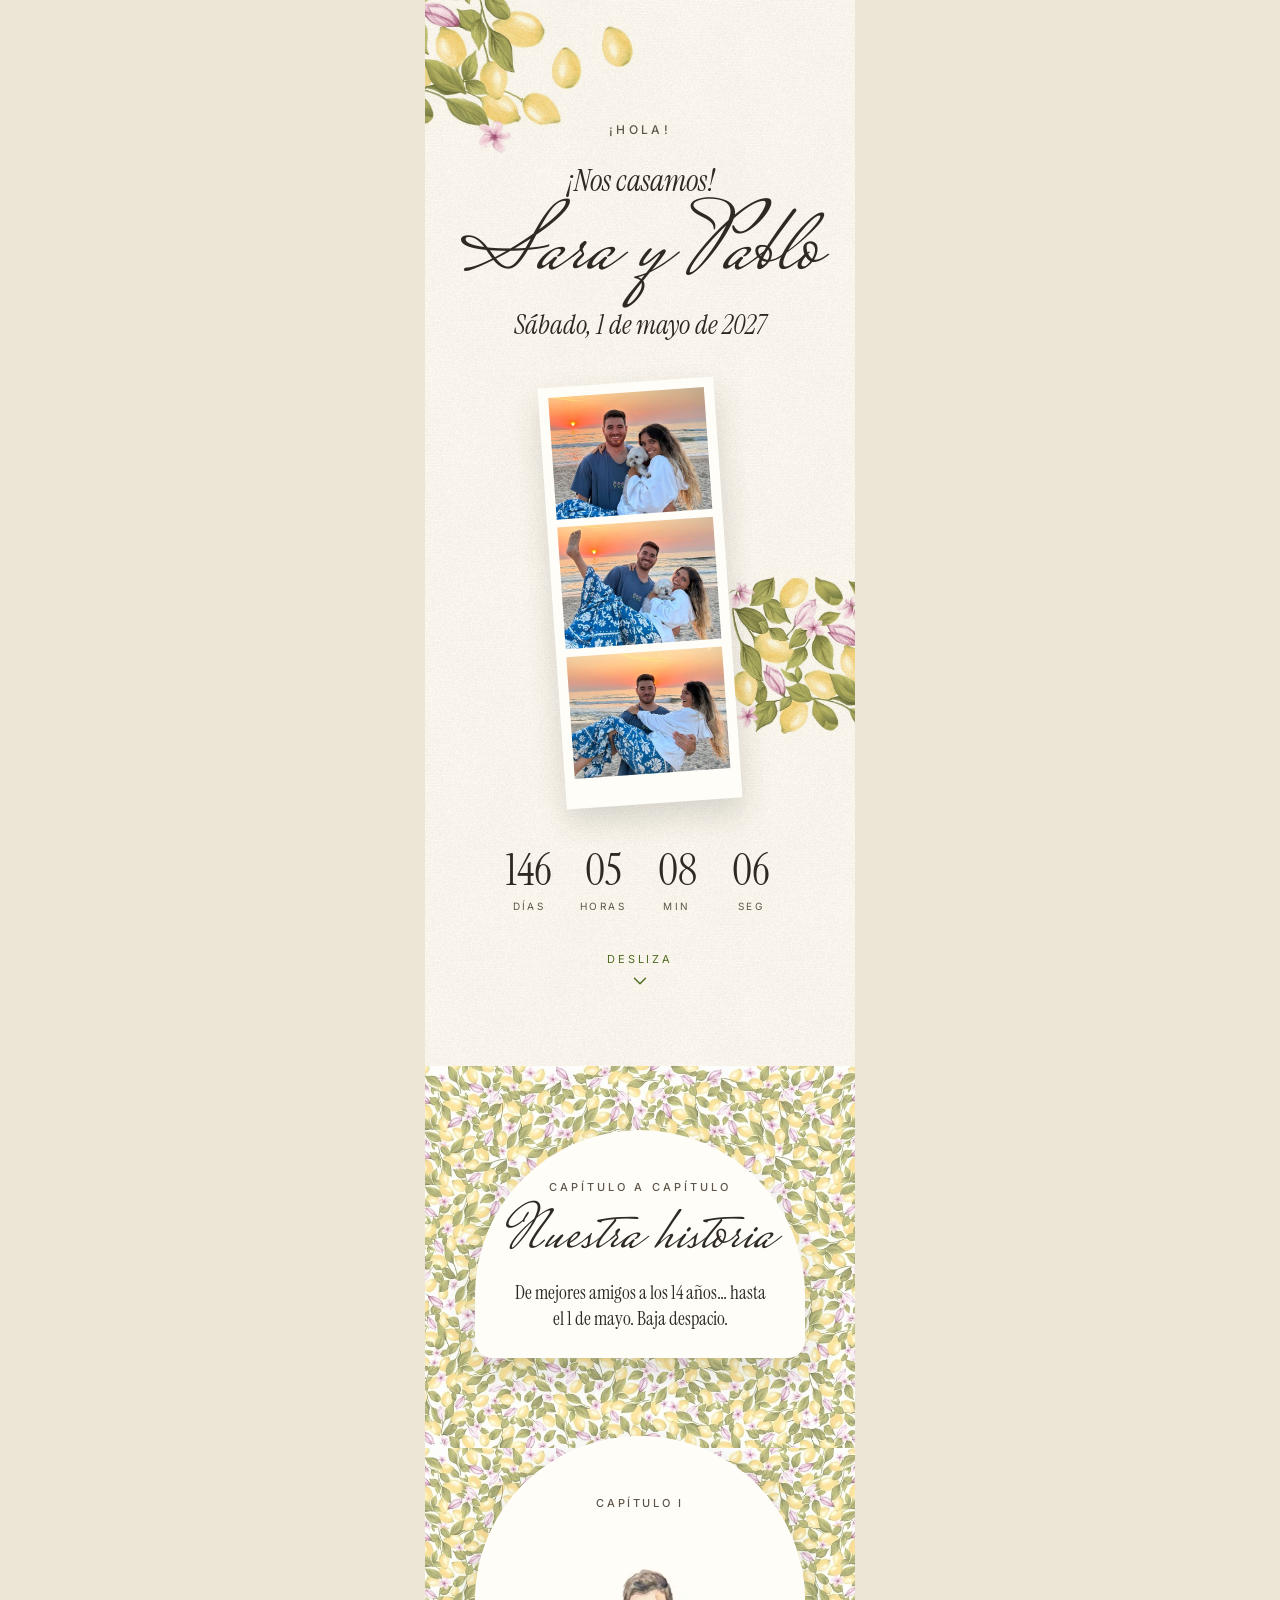
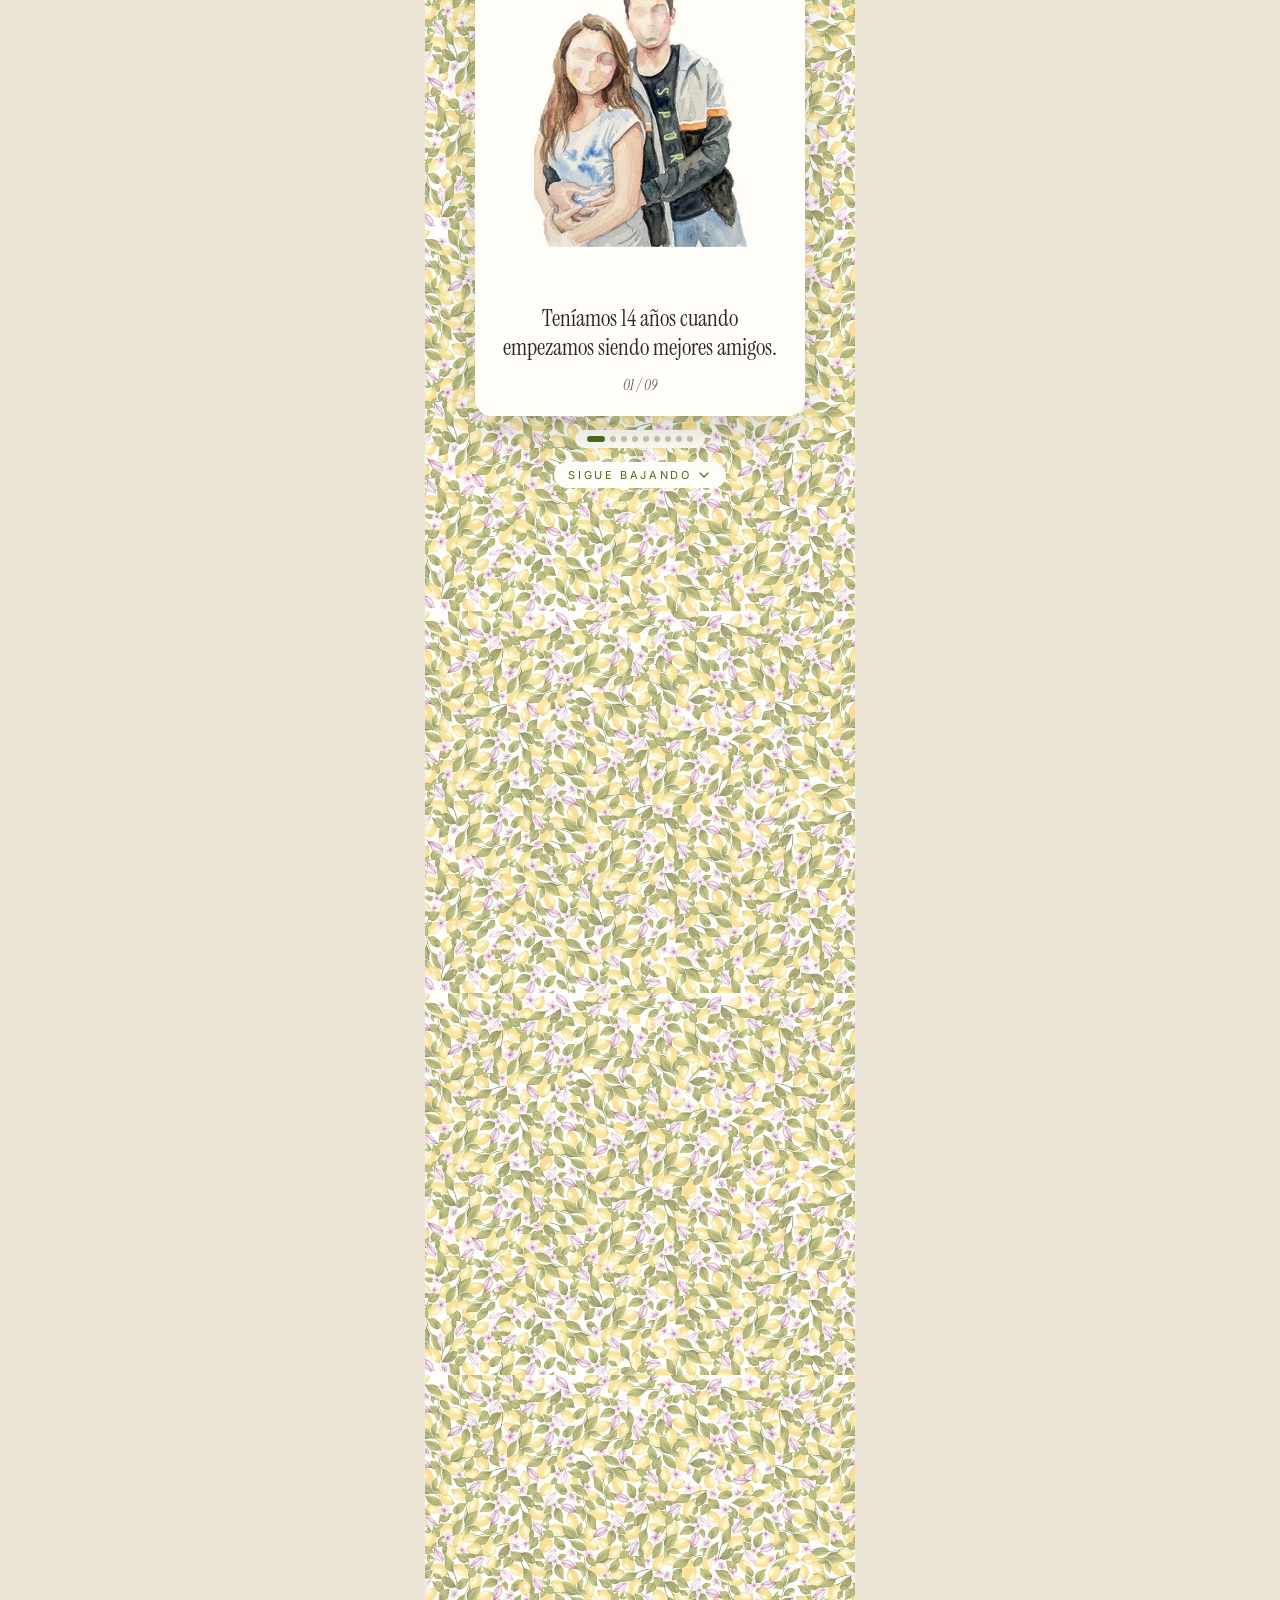
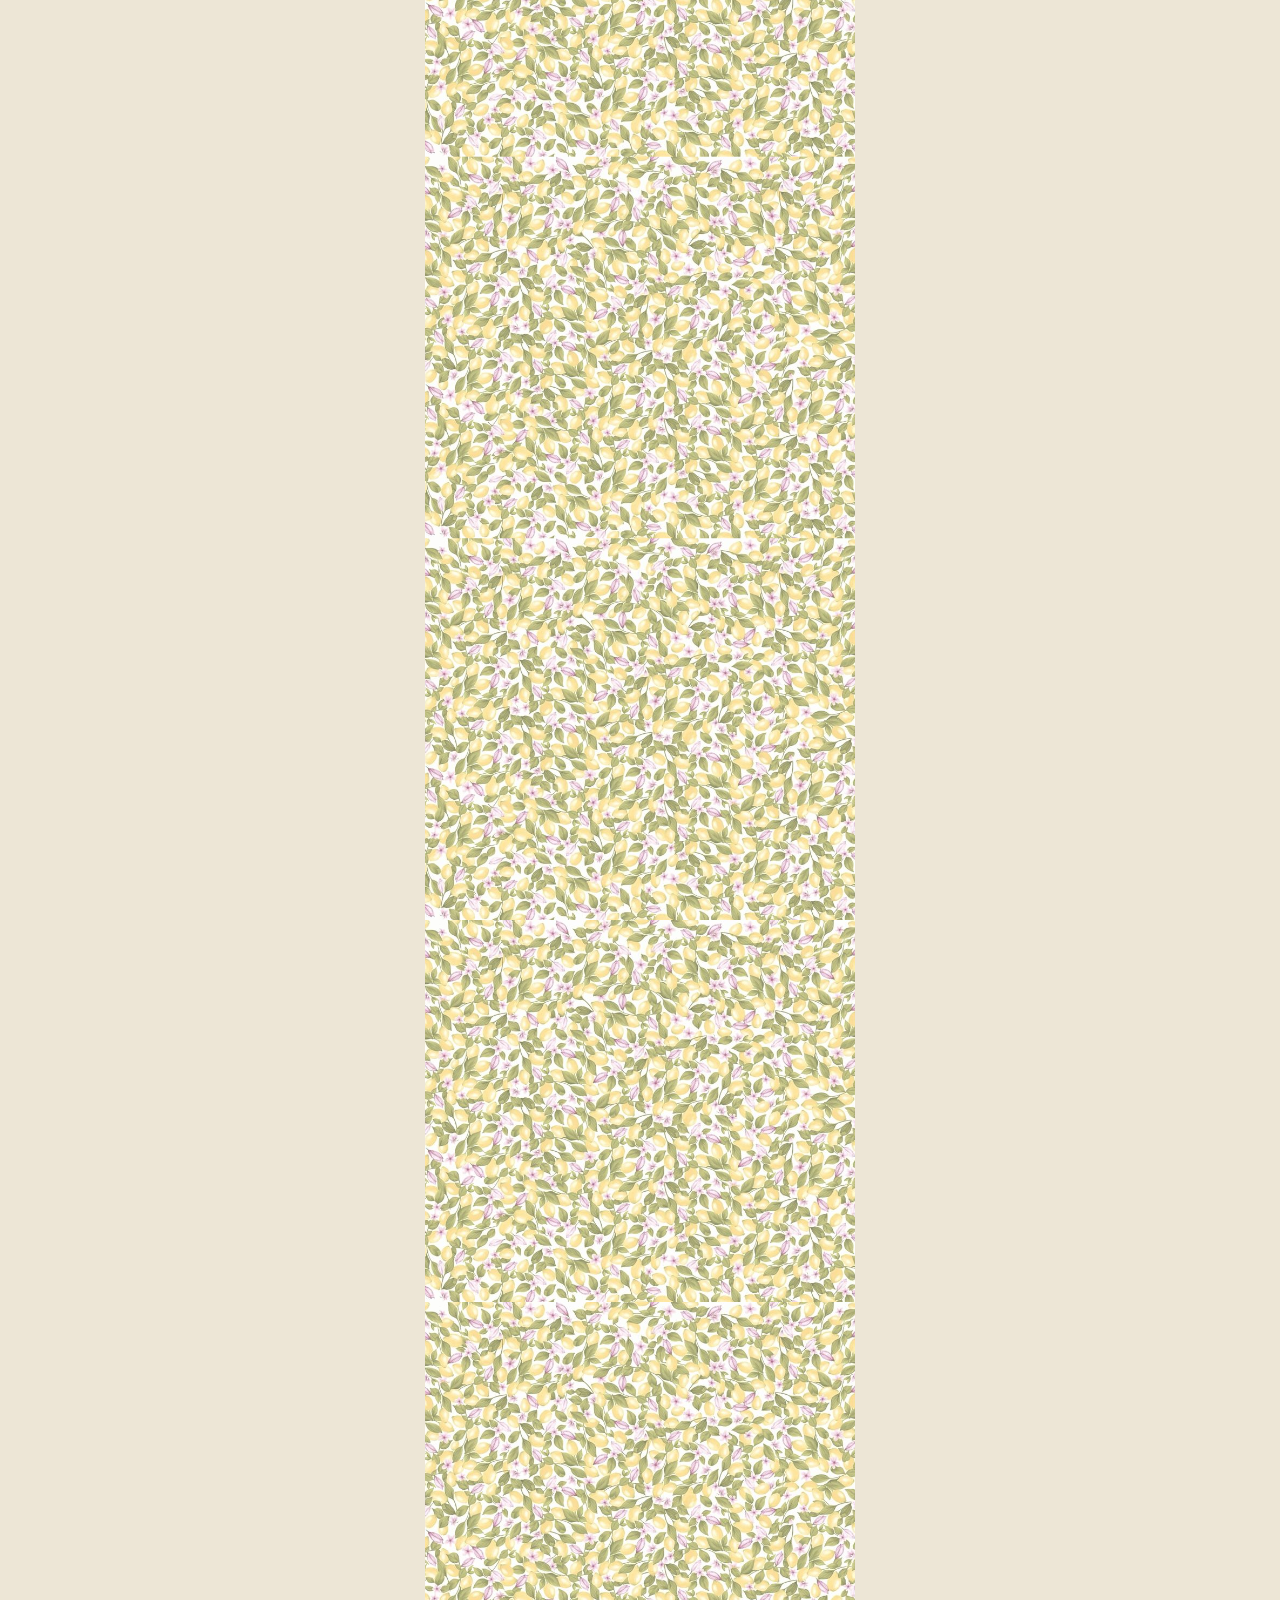
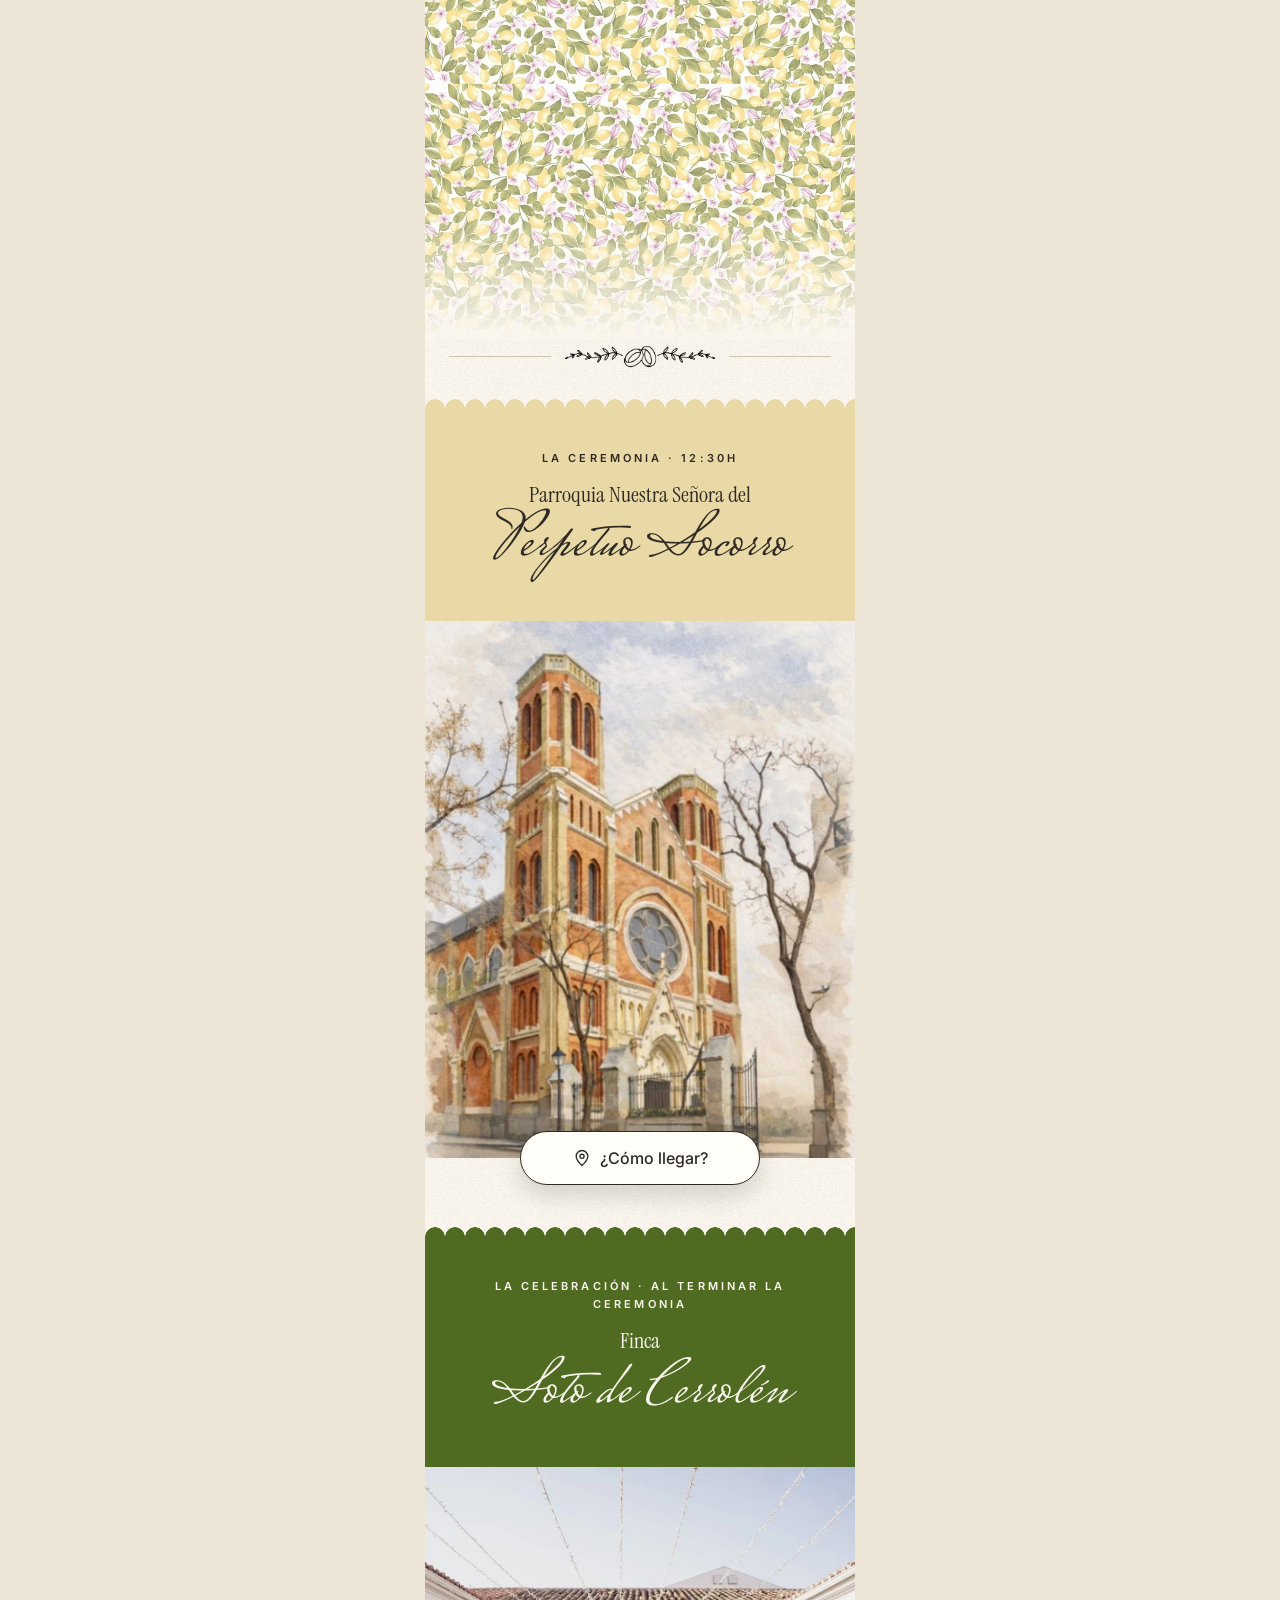
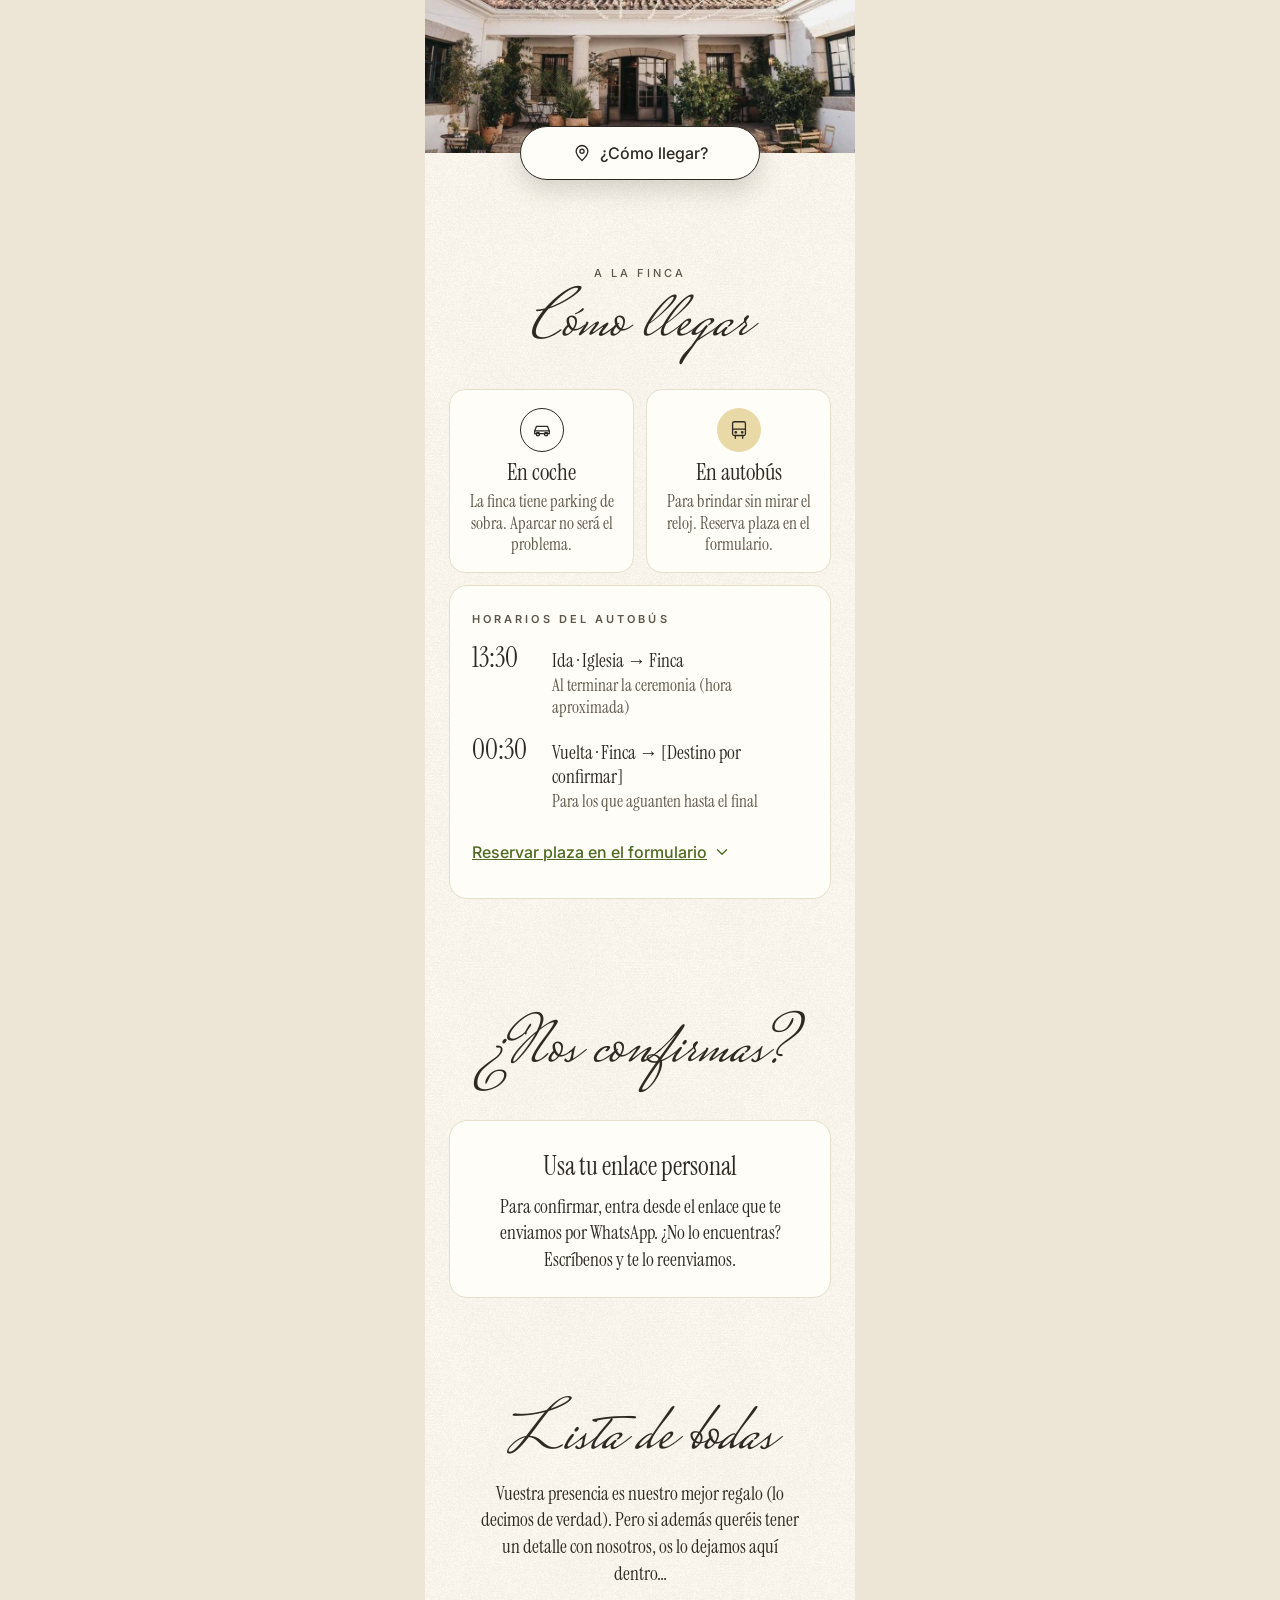
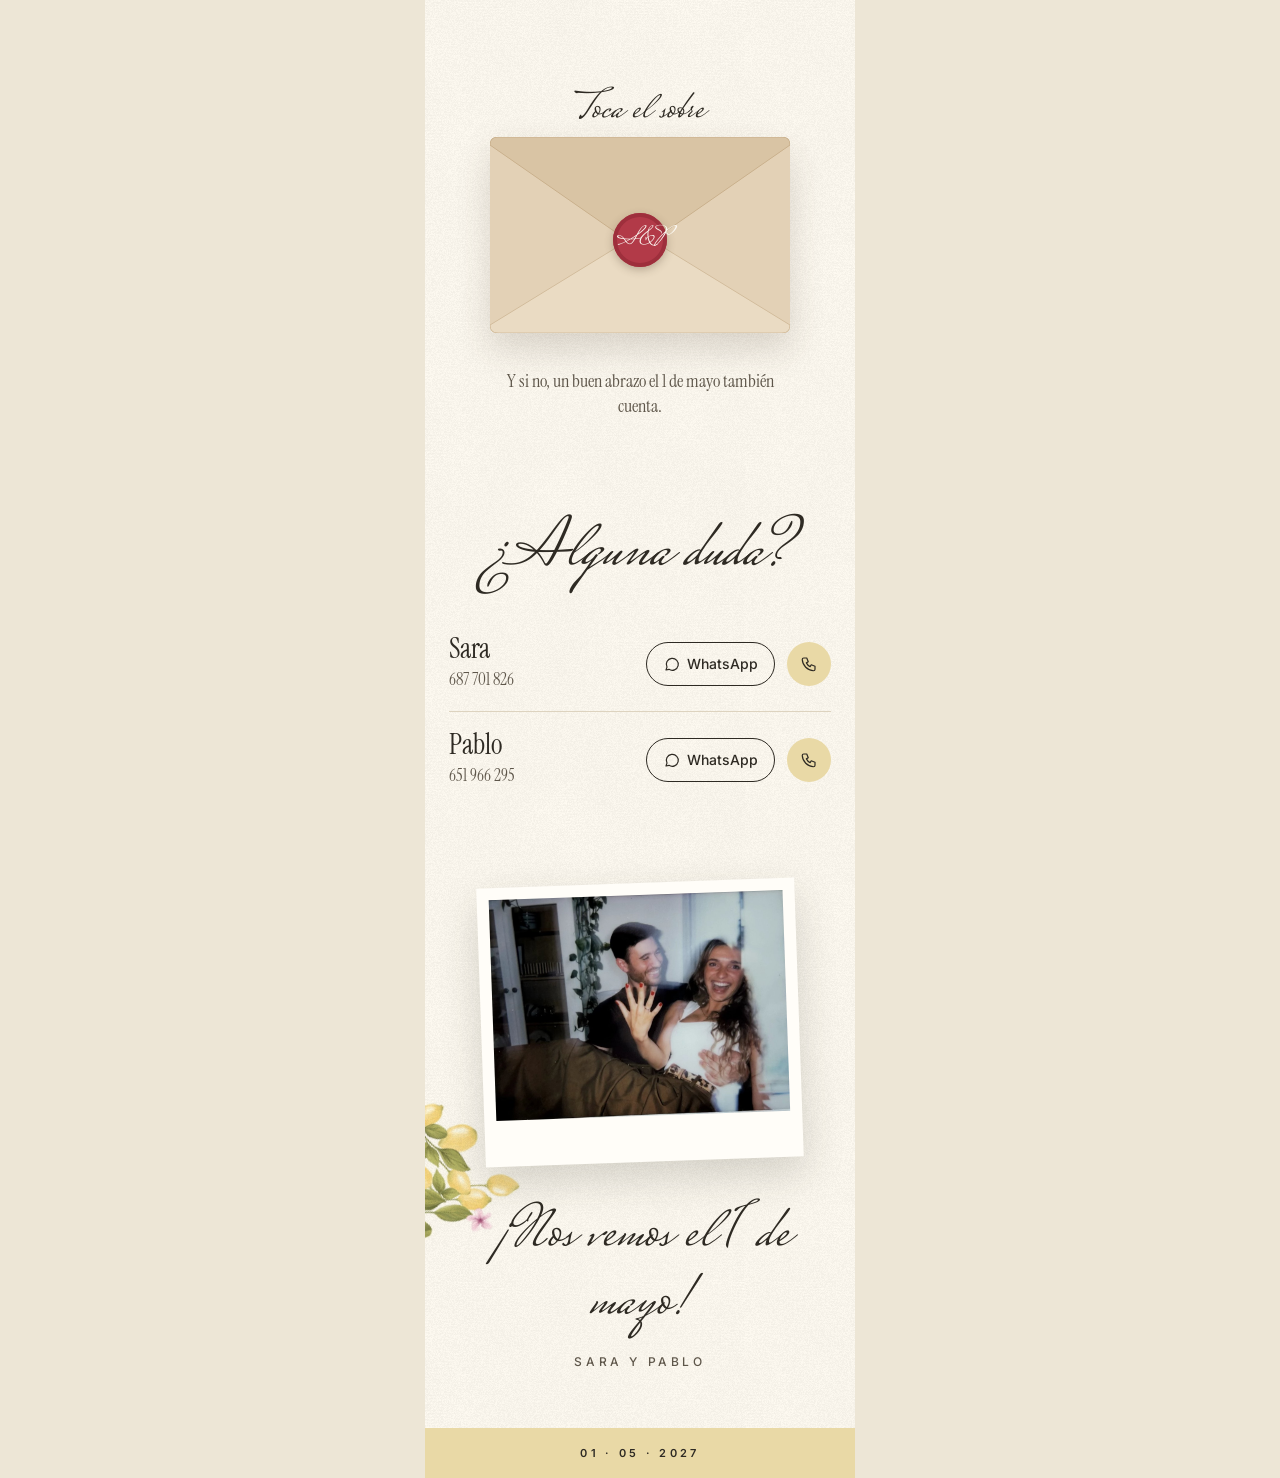
==== index.html @ 68f5e414 "Web de boda v1: diseño y primera versión estática - diseno/: lienzo de diseño y recursos gráficos - " ====
<!doctype html>
<html lang="es">
<head>
<meta charset="utf-8">
<meta name="viewport" content="width=device-width, initial-scale=1, viewport-fit=cover">
<title>Sara y Pablo · 1 de mayo de 2027</title>
<meta name="description" content="¡Nos casamos! Sábado, 1 de mayo de 2027.">
<meta name="robots" content="noindex, nofollow">
<meta name="theme-color" content="#FAF6EE">
<meta property="og:type" content="website">
<meta property="og:title" content="Sara y Pablo · ¡Nos casamos!">
<meta property="og:description" content="Sábado, 1 de mayo de 2027">
<meta property="og:url" content="https://vpablortiz.github.io/boda/">
<meta property="og:image" content="https://vpablortiz.github.io/boda/img/og.jpg">
<meta property="og:image:width" content="1200">
<meta property="og:image:height" content="630">
<link rel="icon" href="favicon.svg" type="image/svg+xml">
<link rel="preconnect" href="https://fonts.googleapis.com">
<link rel="preconnect" href="https://fonts.gstatic.com" crossorigin>
<link href="https://fonts.googleapis.com/css2?family=Inter:wght@400;500;600&amp;family=Instrument+Serif:ital@0;1&amp;family=Mrs+Saint+Delafield&amp;display=swap" rel="stylesheet">
<link rel="stylesheet" href="css/estilos.css">
<script>document.documentElement.classList.add('js');</script>
<script src="js/invitados.js" defer></script>
<script src="js/app.js" defer></script>
</head>
<body>
<main class="pagina">

<!-- PORTADA -->
<header class="portada">
<img class="rama rama-1" src="img/limones-rama-suave.jpg" alt="" width="1000" height="691">
<img class="rama rama-2" src="img/limones-rama-suave.jpg" alt="" width="1000" height="691">
<div class="portada-contenido">
<p class="etiqueta entra" id="saludo">¡Hola!</p>
<p class="nos-casamos entra" style="animation-delay: .2s">¡Nos casamos!</p>
<h1 class="nombres entra" style="animation-delay: .45s">Sara y Pablo</h1>
<p class="fecha entra" style="animation-delay: .7s">Sábado, 1 de mayo de 2027</p>

<div class="tira-envoltorio entra" style="animation-delay: 1s">
<div class="tira">
<img src="img/tira-1.jpg" alt="Pablo con Sara en brazos y su perro, al atardecer en la playa" width="480" height="375">
<img src="img/tira-2.jpg" alt="Sara riendo con la pierna en alto mientras Pablo la sostiene en la playa" width="480" height="375">
<img src="img/tira-3.jpg" alt="Pablo lleva a Sara en brazos frente al mar al atardecer" width="480" height="375">
</div>
</div>

<div class="cuenta entra" style="animation-delay: 1.3s" role="timer" aria-label="Cuenta atrás hasta la boda">
<div><strong id="cd-dias">–</strong><span>Días</span></div>
<div><strong id="cd-horas">–</strong><span>Horas</span></div>
<div><strong id="cd-min">–</strong><span>Min</span></div>
<div><strong id="cd-seg">–</strong><span>Seg</span></div>
</div>

<a class="desliza entra" href="#historia" style="animation-delay: 1.6s">
<span>Desliza</span>
<svg viewBox="0 0 24 24" width="22" height="22" fill="none" stroke="currentColor" stroke-width="1.6" stroke-linecap="round" stroke-linejoin="round" aria-hidden="true"><path d="M6 9l6 6 6-6"/></svg>
</a>
</div>
</header>

<!-- NUESTRA HISTORIA -->
<section id="historia" class="historia">
<div class="historia-cabecera revelar">
<p class="etiqueta">Capítulo a capítulo</p>
<h2 class="titulo">Nuestra historia</h2>
<p class="texto">De mejores amigos a los 14 años… hasta el 1 de mayo. Baja despacio.</p>
</div>

<div class="historia-pista" id="pista">
<div class="historia-escena" id="escena">
<div class="historia-tarjeta">
<article class="capitulo activo">
<p class="etiqueta">Capítulo I</p>
<div class="capitulo-imagen"><img src="img/historia-1.webp" alt="Ilustración de Sara y Pablo adolescentes, abrazados" width="213" height="278"></div>
<p class="capitulo-texto">Teníamos 14 años cuando empezamos siendo mejores amigos.</p>
</article>
<article class="capitulo" aria-hidden="true">
<p class="etiqueta">Capítulo II</p>
<div class="capitulo-imagen"><img src="img/historia-2.webp" alt="Ilustración de Sara y Pablo sentados juntos" width="276" height="292" loading="lazy"></div>
<p class="capitulo-texto">Lo que más nos gustaba es lo mucho que nos reíamos juntos. Comenzamos a salir en 2014.</p>
</article>
<article class="capitulo" aria-hidden="true">
<p class="etiqueta">Capítulo III</p>
<div class="capitulo-imagen"><img src="img/historia-3.webp" alt="Ilustración de Sara y Pablo con las becas de graduación" width="209" height="210" loading="lazy"></div>
<p class="capitulo-texto">Nos graduamos en 2017.</p>
</article>
<article class="capitulo" aria-hidden="true">
<p class="etiqueta">Capítulo IV · Luxemburgo, 2021</p>
<div class="capitulo-imagen"><img src="img/historia-4.webp" alt="Ilustración de Sara y Pablo en un mirador de Luxemburgo" width="296" height="364" loading="lazy"></div>
<p class="capitulo-texto">Aprendimos a crecer juntos.</p>
</article>
<article class="capitulo" aria-hidden="true">
<p class="etiqueta">Capítulo V</p>
<div class="capitulo-imagen"><img src="img/historia-5.webp" alt="Ilustración de Sara y Pablo abrazados, vestidos de negro" width="145" height="326" loading="lazy"></div>
<p class="capitulo-texto">Incluso a distancia.</p>
</article>
<article class="capitulo" aria-hidden="true">
<p class="etiqueta">Capítulo VI</p>
<div class="capitulo-imagen"><img src="img/historia-6.webp" alt="Ilustración de Sara y Pablo besándose ante una bahía de Tailandia" width="259" height="350" loading="lazy"></div>
<p class="capitulo-texto">Disfrutamos de una luna de miel anticipada: Tailandia, 2023.</p>
</article>
<article class="capitulo" aria-hidden="true">
<p class="etiqueta">Capítulo VII</p>
<div class="capitulo-imagen"><img src="img/historia-7.webp" alt="Ilustración de Pablo llevando a Sara en brazos con las llaves de su piso" width="228" height="299" loading="lazy"></div>
<p class="capitulo-texto">Pero aún queríamos más… y construimos un hogar en 2025.</p>
</article>
<article class="capitulo" aria-hidden="true">
<p class="etiqueta">Capítulo VIII</p>
<div class="capitulo-imagen"><img src="img/historia-8.webp" alt="Ilustración de Sara enseñando el anillo de compromiso" width="300" height="278" loading="lazy"></div>
<p class="capitulo-texto">Hasta que un 04/04/2026 nos prometimos.</p>
</article>
<article class="capitulo" aria-hidden="true">
<p class="etiqueta">Capítulo IX</p>
<div class="capitulo-final">
<p class="pregunta">¿Nos acompañas a seguir construyendo nuestra historia?</p>
<p class="dia">01.05.2027</p>
<img src="img/ornamento.webp" alt="" width="800" height="115" loading="lazy">
</div>
</article>
<p class="historia-folio" id="folio" aria-live="polite">01 / 09</p>
</div>
<div class="historia-puntos" id="puntos" aria-hidden="true"><span class="activo"></span><span></span><span></span><span></span><span></span><span></span><span></span><span></span><span></span></div>
<p class="historia-sigue" id="sigue">Sigue bajando
<svg viewBox="0 0 24 24" width="16" height="16" fill="none" stroke="currentColor" stroke-width="1.8" stroke-linecap="round" stroke-linejoin="round" aria-hidden="true"><path d="M6 9l6 6 6-6"/></svg>
</p>
</div>
</div>
<div class="historia-fundido" aria-hidden="true"></div>
</section>

<div class="separador" aria-hidden="true">
<span></span>
<img src="img/ornamento.webp" alt="" width="800" height="115" loading="lazy">
<span></span>
</div>

<!-- LUGARES -->
<section id="lugares">
<div class="festoneado arena" aria-hidden="true"></div>
<div class="franja franja-arena">
<p class="etiqueta">La ceremonia · 12:30h</p>
<p class="franja-sub">Parroquia Nuestra Señora del</p>
<h2 class="franja-nombre">Perpetuo Socorro</h2>
</div>
<img class="lugar-foto iglesia" src="img/iglesia.jpg" alt="Acuarela de la Parroquia Nuestra Señora del Perpetuo Socorro" width="900" height="1401" loading="lazy">
<div class="lugar-boton">
<a class="boton-mapa" href="https://maps.app.goo.gl/ZWN3kLW7sv4EnMad8" target="_blank" rel="noopener">
<svg viewBox="0 0 24 24" width="20" height="20" fill="none" stroke="currentColor" stroke-width="1.6" stroke-linecap="round" stroke-linejoin="round" aria-hidden="true"><path d="M12 21s-7-6.2-7-11a7 7 0 0 1 14 0c0 4.8-7 11-7 11z"/><circle cx="12" cy="10" r="2.5"/></svg>
¿Cómo llegar?
</a>
</div>

<div class="festoneado hoja" aria-hidden="true"></div>
<div class="franja franja-hoja">
<p class="etiqueta">La celebración · al terminar la ceremonia</p>
<p class="franja-sub">Finca</p>
<h2 class="franja-nombre">Soto de Cerrolén</h2>
</div>
<img class="lugar-foto finca" src="img/finca.jpg" alt="Patio de la Finca Soto de Cerrolén con guirnaldas de luces" width="960" height="640" loading="lazy">
<div class="lugar-boton ultimo">
<a class="boton-mapa" href="https://maps.app.goo.gl/d9Y1f8rnAeVWyaxW9" target="_blank" rel="noopener">
<svg viewBox="0 0 24 24" width="20" height="20" fill="none" stroke="currentColor" stroke-width="1.6" stroke-linecap="round" stroke-linejoin="round" aria-hidden="true"><path d="M12 21s-7-6.2-7-11a7 7 0 0 1 14 0c0 4.8-7 11-7 11z"/><circle cx="12" cy="10" r="2.5"/></svg>
¿Cómo llegar?
</a>
</div>
</section>

<!-- CÓMO LLEGAR -->
<section id="como-llegar" class="seccion">
<div class="cabecera revelar">
<p class="etiqueta">A la finca</p>
<h2 class="titulo">Cómo llegar</h2>
</div>

<div class="transporte">
<div class="transporte-item revelar">
<span class="icono-redondo">
<svg viewBox="0 0 24 24" width="22" height="22" fill="none" stroke="currentColor" stroke-width="1.4" stroke-linecap="round" stroke-linejoin="round" aria-hidden="true"><path d="M4 16v-3l2-5h12l2 5v3z"/><path d="M4 13h16"/><circle cx="7.5" cy="16.5" r="1.8"/><circle cx="16.5" cy="16.5" r="1.8"/></svg>
</span>
<h3>En coche</h3>
<p>La finca tiene parking de sobra. Aparcar no será el problema.</p>
</div>
<div class="transporte-item revelar">
<span class="icono-redondo relleno">
<svg viewBox="0 0 24 24" width="22" height="22" fill="none" stroke="currentColor" stroke-width="1.4" stroke-linecap="round" stroke-linejoin="round" aria-hidden="true"><rect x="5" y="3" width="14" height="15" rx="2"/><path d="M5 11h14M8 21v-3M16 21v-3"/><circle cx="8.5" cy="14.5" r=".8"/><circle cx="15.5" cy="14.5" r=".8"/></svg>
</span>
<h3>En autobús</h3>
<p>Para brindar sin mirar el reloj. Reserva plaza en el formulario.</p>
</div>
</div>

<div class="horarios revelar">
<p class="etiqueta">Horarios del autobús</p>
<div class="horario">
<strong>13:30</strong>
<div>
<p>Ida · Iglesia → Finca</p>
<p class="nota">Al terminar la ceremonia (hora aproximada)</p>
</div>
</div>
<div class="horario">
<strong>00:30</strong>
<div>
<p>Vuelta · Finca → [Destino por confirmar]</p>
<p class="nota">Para los que aguanten hasta el final</p>
</div>
</div>
<a class="enlace-flecha" href="#confirmar">Reservar plaza en el formulario
<svg viewBox="0 0 24 24" width="18" height="18" fill="none" stroke="currentColor" stroke-width="1.8" stroke-linecap="round" stroke-linejoin="round" aria-hidden="true"><path d="M6 9l6 6 6-6"/></svg>
</a>
</div>
</section>

<!-- CONFIRMACIÓN -->
<section id="confirmar" class="seccion confirmar">
<div class="cabecera revelar">
<h2 class="titulo" id="titulo-confirmar">¿Nos confirmas?</h2>
</div>

<div class="aviso" id="aviso-enlace" hidden>
<h3>Usa tu enlace personal</h3>
<p>Para confirmar, entra desde el enlace que te enviamos por WhatsApp. ¿No lo encuentras? Escríbenos y te lo reenviamos.</p>
</div>

<div class="formulario" id="formulario" hidden>
<p class="etiqueta formulario-para">Invitación para</p>
<p class="formulario-nombre" id="formulario-nombre"></p>
<div id="personas"></div>
<div class="campo cancion">
<label class="etiqueta" for="cancion">Una canción que no puede faltar</label>
<input class="entrada" id="cancion" type="text" placeholder="La que te hace saltar a la pista" autocomplete="off">
</div>
<button class="boton-enviar" id="enviar" type="button" disabled>Confirmar asistencia</button>
<p class="falta" id="falta" hidden></p>
</div>

<div class="exito" id="exito" hidden>
<div class="exito-icono" id="exito-icono">
<span class="check">
<svg viewBox="0 0 24 24" width="32" height="32" fill="none" stroke="currentColor" stroke-width="2" stroke-linecap="round" stroke-linejoin="round" aria-hidden="true"><path d="M5 12.5l4.5 4.5L19 7.5"/></svg>
</span>
</div>
<p class="exito-titulo">¡Apuntado!</p>
<p class="exito-texto" id="exito-texto"></p>
<p class="exito-nota">Si cambia algo, puedes modificar la respuesta desde este mismo enlace.</p>
<button class="boton-secundario" id="modificar" type="button">Modificar respuesta</button>
</div>
</section>

<!-- LISTA DE BODAS -->
<section id="regalo" class="seccion regalo">
<div class="cabecera revelar">
<h2 class="titulo">Lista de bodas</h2>
<p class="texto">Vuestra presencia es nuestro mejor regalo (lo decimos de verdad). Pero si además queréis tener un detalle con nosotros, os lo dejamos aquí dentro…</p>
</div>

<div class="sobre-zona">
<p class="toca-sobre" id="toca-sobre">Toca el sobre</p>
<div class="sobre" id="sobre">
<span class="sobre-fondo" aria-hidden="true"></span>
<div class="sobre-carta">
<p class="etiqueta">Nuestra cuenta</p>
<p class="iban" id="iban">[IBAN pendiente]</p>
<p class="titulares">Titulares: Sara y Pablo</p>
<button class="boton-copiar" id="copiar-iban" type="button" hidden>
<svg viewBox="0 0 24 24" width="16" height="16" fill="none" stroke="currentColor" stroke-width="1.8" stroke-linecap="round" stroke-linejoin="round" aria-hidden="true"><rect x="9" y="9" width="11" height="11" rx="2"/><path d="M5 15V5a1 1 0 0 1 1-1h9"/></svg>
<span id="copiar-texto">Copiar IBAN</span>
</button>
</div>
<svg class="sobre-bolsillo" viewBox="0 0 300 196" preserveAspectRatio="none" aria-hidden="true">
<path d="M0 8 Q0 0 8 0 L150 104 L8 196 Q0 196 0 188 Z" fill="#E3D1B6"/>
<path d="M300 8 Q300 0 292 0 L150 104 L292 196 Q300 196 300 188 Z" fill="#E3D1B6"/>
<path d="M0 188 L150 96 L300 188 Q300 196 292 196 H8 Q0 196 0 188 Z" fill="#EADBC3" stroke="#D2BC9C" stroke-width="1"/>
</svg>
<div class="sobre-solapa">
<svg viewBox="0 0 300 112" preserveAspectRatio="none" aria-hidden="true">
<path d="M0 8 Q0 0 8 0 H292 Q300 0 300 8 L156 108 Q150 112 144 108 Z" fill="#D9C4A4" stroke="#C9B08C" stroke-width="1"/>
</svg>
<span class="sello" aria-hidden="true">S&amp;P</span>
</div>
<button class="sobre-abrir" id="abrir-sobre" type="button" aria-label="Abrir el sobre"></button>
</div>
</div>
<p class="texto regalo-nota revelar">Y si no, un buen abrazo el 1 de mayo también cuenta.</p>
</section>

<!-- CONTACTO -->
<section id="contacto" class="seccion contacto-seccion">
<div class="cabecera revelar">
<h2 class="titulo">¿Alguna duda?</h2>
</div>
<div class="contacto-lista">
<div class="contacto revelar">
<div>
<h3>Sara</h3>
<p>687 701 826</p>
</div>
<a class="boton-wa" href="https://wa.me/34687701826" target="_blank" rel="noopener">
<svg viewBox="0 0 24 24" width="18" height="18" fill="none" stroke="currentColor" stroke-width="1.6" stroke-linecap="round" stroke-linejoin="round" aria-hidden="true"><path d="M4 20l1.3-3.9A8 8 0 1 1 8 19.1L4 20z"/></svg>
WhatsApp
</a>
<a class="boton-tel" href="tel:+34687701826" aria-label="Llamar a Sara">
<svg viewBox="0 0 24 24" width="18" height="18" fill="none" stroke="currentColor" stroke-width="1.6" stroke-linecap="round" stroke-linejoin="round" aria-hidden="true"><path d="M5 4h4l2 5-2.5 1.5a11 11 0 0 0 5 5L15 13l5 2v4a2 2 0 0 1-2 2A16 16 0 0 1 3 6a2 2 0 0 1 2-2"/></svg>
</a>
</div>
<div class="contacto revelar">
<div>
<h3>Pablo</h3>
<p>651 966 295</p>
</div>
<a class="boton-wa" href="https://wa.me/34651966295" target="_blank" rel="noopener">
<svg viewBox="0 0 24 24" width="18" height="18" fill="none" stroke="currentColor" stroke-width="1.6" stroke-linecap="round" stroke-linejoin="round" aria-hidden="true"><path d="M4 20l1.3-3.9A8 8 0 1 1 8 19.1L4 20z"/></svg>
WhatsApp
</a>
<a class="boton-tel" href="tel:+34651966295" aria-label="Llamar a Pablo">
<svg viewBox="0 0 24 24" width="18" height="18" fill="none" stroke="currentColor" stroke-width="1.6" stroke-linecap="round" stroke-linejoin="round" aria-hidden="true"><path d="M5 4h4l2 5-2.5 1.5a11 11 0 0 0 5 5L15 13l5 2v4a2 2 0 0 1-2 2A16 16 0 0 1 3 6a2 2 0 0 1 2-2"/></svg>
</a>
</div>
</div>
</section>

<!-- CIERRE -->
<footer class="cierre">
<img class="rama" src="img/limones-rama-suave.jpg" alt="" width="1000" height="691" loading="lazy">
<div class="polaroid-envoltorio revelar">
<div class="polaroid">
<img src="img/sara-y-pablo.jpg" alt="Sara y Pablo riendo mientras Sara enseña el anillo de compromiso" width="1000" height="746" loading="lazy">
</div>
</div>
<p class="despedida revelar">¡Nos vemos el 1 de mayo!</p>
<p class="etiqueta">Sara y Pablo</p>
<div class="pie">01 · 05 · 2027</div>
</footer>

</main>
</body>
</html>
---- css/estilos.css ----
/* Web de boda · Sara y Pablo — estilos (móvil primero) */

:root {
  --papel: #FAF6EE;
  --tarjeta: #FFFDF8;
  --tinta: #2E2A23;
  --tinta-suave: #5E564A;
  --arena: #E9D9A6;
  --hoja: #4F6B22;
  --hoja-media: #6B8A33;
  --linea: #DDD3BF;
  --linea-suave: #E6DECD;
  --fondo: #EDE6D6;

  --manuscrita: 'Mrs Saint Delafield', cursive;
  --serif: 'Instrument Serif', Georgia, serif;
  --sans: 'Inter', system-ui, -apple-system, 'Segoe UI', sans-serif;

  --escena: min(100svh, 780px);
}

@supports not (height: 100svh) {
  :root { --escena: min(100vh, 780px); }
}

*, *::before, *::after { box-sizing: border-box; }

html { scroll-behavior: smooth; -webkit-text-size-adjust: 100%; }

body {
  margin: 0;
  background: var(--fondo);
  color: var(--tinta);
  font-family: var(--sans);
  font-size: 16px;
  line-height: 1.65;
  -webkit-font-smoothing: antialiased;
}

img { max-width: 100%; height: auto; }
a { color: var(--hoja); }
button, input { font: inherit; color: inherit; }
:focus-visible { outline: 2px solid #A8406F; outline-offset: 3px; }
[hidden] { display: none !important; }

.pagina {
  max-width: 430px;
  margin: 0 auto;
  position: relative;
  overflow: clip;
  background-color: var(--papel);
  background-image: url(../img/papel.png);
  background-size: 320px 320px;
}

/* ---------- Tipografía común ---------- */

.etiqueta {
  margin: 0;
  font-size: 11px;
  letter-spacing: .28em;
  text-transform: uppercase;
  color: var(--tinta-suave);
  font-weight: 500;
}

.titulo {
  margin: 0;
  font-family: var(--manuscrita);
  font-weight: 400;
  font-size: 70px;
  line-height: 1.15;
}

.texto {
  margin: 0;
  font-family: var(--serif);
  font-size: 19px;
  line-height: 1.4;
}

.seccion { position: relative; padding: 76px 24px 72px; }

.cabecera {
  display: flex;
  flex-direction: column;
  align-items: center;
  text-align: center;
  gap: 2px;
}

.cabecera .texto { max-width: 320px; }

/* ---------- Portada ---------- */

.portada {
  position: relative;
  padding: 120px 24px 72px;
  display: flex;
  flex-direction: column;
  align-items: center;
  text-align: center;
  overflow: clip;
}

.rama {
  position: absolute;
  height: auto;
  max-width: none;
  mix-blend-mode: multiply;
  pointer-events: none;
}

.rama-1 { top: -70px; left: -120px; width: 340px; transform-origin: 20% 20%; animation: mecer 7s ease-in-out infinite; }
.rama-2 { top: 560px; right: -170px; width: 300px; transform-origin: 20% 20%; animation: mecer2 8s ease-in-out infinite; }

.portada-contenido {
  position: relative;
  z-index: 2;
  display: flex;
  flex-direction: column;
  align-items: center;
}

.portada .etiqueta { font-size: 12px; }

.nos-casamos {
  margin: 26px 0 0;
  font-family: var(--serif);
  font-style: italic;
  font-size: 30px;
  line-height: 1;
}

.nombres {
  margin: 6px 0 0;
  padding: 0 8px;
  font-family: var(--manuscrita);
  font-weight: 400;
  font-size: 96px;
  line-height: 1.1;
}

.fecha {
  margin: 2px 0 0;
  font-family: var(--serif);
  font-style: italic;
  font-size: 27px;
  line-height: 1.2;
}

.tira-envoltorio { margin-top: 40px; }

.tira {
  width: 176px;
  padding: 10px 10px 30px;
  background: var(--tarjeta);
  box-shadow: 0 14px 30px rgba(46, 42, 35, .16);
  transform: rotate(-4deg);
  display: flex;
  flex-direction: column;
  gap: 8px;
}

.tira img {
  display: block;
  width: 100%;
  height: 122px;
  object-fit: cover;
  background: #F3ECDD;
}

.cuenta {
  margin-top: 44px;
  display: flex;
  gap: 22px;
  justify-content: center;
}

.cuenta div {
  display: flex;
  flex-direction: column;
  align-items: center;
  min-width: 52px;
}

.cuenta strong {
  font-family: var(--serif);
  font-weight: 400;
  font-size: 44px;
  line-height: 1;
  font-variant-numeric: tabular-nums;
}

.cuenta span {
  margin-top: 6px;
  font-size: 10px;
  letter-spacing: .24em;
  text-transform: uppercase;
  color: var(--tinta-suave);
}

.desliza {
  margin-top: 36px;
  display: inline-flex;
  flex-direction: column;
  align-items: center;
  gap: 2px;
  min-height: 44px;
  font-size: 11px;
  letter-spacing: .26em;
  text-transform: uppercase;
  text-decoration: none;
  color: var(--hoja);
}

.desliza svg, .historia-sigue svg { animation: rebote 2s ease-in-out infinite; }

/* ---------- Nuestra historia ---------- */

.historia {
  position: relative;
  padding: 64px 20px 110px;
  overflow: clip;
  background-color: #fff;
  background-image: url(../img/limones-estampado-suave.jpg);
  background-size: 540px auto;
  background-position: center top;
}

.historia-cabecera {
  max-width: 330px;
  margin: 0 auto;
  padding: 48px 24px 26px;
  border-radius: 170px 170px 18px 18px;
  background: var(--tarjeta);
  box-shadow: 0 14px 34px rgba(46, 42, 35, .14);
  text-align: center;
  display: flex;
  flex-direction: column;
  align-items: center;
  gap: 4px;
}

.historia-cabecera .titulo { font-size: 66px; }
.historia-cabecera .texto { max-width: 260px; line-height: 1.35; }

/* La pista da el recorrido de scroll; la escena se queda fija mientras tanto. */
.historia-pista {
  position: relative;
  margin-top: 12px;
  height: calc(var(--escena) + 8 * 360px);
}

.historia-escena {
  position: sticky;
  top: 0;
  height: var(--escena);
  padding: 18px 0 14px;
  display: flex;
  flex-direction: column;
  align-items: center;
  justify-content: center;
  gap: 14px;
}

.historia-tarjeta {
  position: relative;
  width: 100%;
  max-width: 330px;
  flex: 0 1 580px;
  min-height: 0;
  border-radius: 170px 170px 18px 18px;
  background: var(--tarjeta);
  box-shadow: 0 16px 36px rgba(46, 42, 35, .18);
  overflow: hidden;
}

.capitulo {
  position: absolute;
  inset: 0;
  padding: 58px 24px 54px;
  background: var(--tarjeta);
  display: flex;
  flex-direction: column;
  align-items: center;
  gap: 12px;
  text-align: center;
  opacity: 0;
  transition: opacity .6s ease;
}

.capitulo .etiqueta { letter-spacing: .24em; }

.capitulo-imagen {
  flex: 1;
  min-height: 0;
  width: 100%;
  display: flex;
  align-items: center;
  justify-content: center;
}

.capitulo-imagen img {
  width: auto;
  height: auto;
  max-width: 100%;
  max-height: 100%;
  object-fit: contain;
  mix-blend-mode: multiply;
  transform: translateY(40px) scale(.94);
  transition: transform .9s cubic-bezier(.2, .7, .2, 1);
}

.capitulo-texto {
  margin: 0;
  font-family: var(--serif);
  font-size: 23px;
  line-height: 1.25;
  transform: translateY(18px);
  transition: transform .9s cubic-bezier(.2, .7, .2, 1) .08s;
}

.capitulo-final {
  flex: 1;
  display: flex;
  flex-direction: column;
  align-items: center;
  justify-content: center;
  gap: 18px;
  transform: translateY(18px);
  transition: transform .9s cubic-bezier(.2, .7, .2, 1);
}

.capitulo-final .pregunta {
  margin: 0;
  font-family: var(--serif);
  font-style: italic;
  font-size: 32px;
  line-height: 1.15;
}

.capitulo-final .dia { margin: 0; font-size: 18px; letter-spacing: .3em; font-weight: 600; }
.capitulo-final img { width: 190px; mix-blend-mode: multiply; }

.capitulo.activo { opacity: 1; }
.capitulo.activo .capitulo-imagen img,
.capitulo.activo .capitulo-texto,
.capitulo.activo .capitulo-final { transform: none; }
.capitulo.pasado .capitulo-imagen img { transform: translateY(-40px) scale(.94); }
.capitulo.pasado .capitulo-texto,
.capitulo.pasado .capitulo-final { transform: translateY(-18px); }

.historia-folio {
  position: absolute;
  left: 0;
  right: 0;
  bottom: 18px;
  margin: 0;
  text-align: center;
  font-family: var(--serif);
  font-style: italic;
  font-size: 15px;
  color: var(--tinta-suave);
}

.historia-puntos {
  flex: none;
  padding: 6px 12px;
  border-radius: 999px;
  background: var(--tarjeta);
  display: flex;
  gap: 5px;
  align-items: center;
}

.historia-puntos span {
  display: block;
  width: 6px;
  height: 6px;
  border-radius: 999px;
  background: #CFC4AE;
  transition: all .4s;
}

.historia-puntos span.activo { width: 18px; background: var(--hoja); }

.historia-sigue {
  flex: none;
  margin: 0;
  padding: 4px 14px;
  border-radius: 999px;
  background: var(--tarjeta);
  display: inline-flex;
  align-items: center;
  gap: 4px;
  font-size: 11px;
  letter-spacing: .24em;
  text-transform: uppercase;
  color: var(--hoja);
  transition: opacity .4s;
}

.historia-sigue.oculto { opacity: 0; }

.historia-fundido {
  position: absolute;
  left: 0;
  right: 0;
  bottom: 0;
  height: 130px;
  background: linear-gradient(rgba(250, 246, 238, 0), var(--papel));
  pointer-events: none;
}

/* ---------- Separador ---------- */

.separador {
  padding: 6px 24px 30px;
  display: flex;
  align-items: center;
  gap: 14px;
}

.separador span { flex: 1; height: 1px; background: #CFC4AE; }
.separador img { width: 150px; mix-blend-mode: multiply; }

/* ---------- Lugares ---------- */

.festoneado {
  height: 12px;
  background: radial-gradient(circle at 10px 12px, var(--color) 9.5px, transparent 10px) repeat-x;
  background-size: 20px 12px;
}

.festoneado.arena { --color: var(--arena); }
.festoneado.hoja { --color: var(--hoja); }

.franja {
  padding: 40px 24px;
  text-align: center;
  display: flex;
  flex-direction: column;
  align-items: center;
  gap: 6px;
}

.franja-arena { background: var(--arena); }
.franja-hoja { background: var(--hoja); color: var(--papel); }
.franja .etiqueta { color: inherit; font-weight: 600; }

.franja-sub {
  margin: 10px 0 0;
  font-family: var(--serif);
  font-size: 22px;
  line-height: 1.1;
}

.franja-nombre {
  margin: 0;
  font-family: var(--manuscrita);
  font-weight: 400;
  font-size: 64px;
  line-height: 1.05;
}

.lugar-foto { display: block; width: 100%; object-fit: cover; }
.lugar-foto.iglesia { aspect-ratio: 4 / 5; object-position: center 45%; }
.lugar-foto.finca { aspect-ratio: 3 / 2; }

.lugar-boton {
  position: relative;
  z-index: 2;
  margin-top: -27px;
  padding-bottom: 40px;
  display: flex;
  justify-content: center;
}

.lugar-boton.ultimo { padding-bottom: 8px; }

.boton-mapa {
  display: inline-flex;
  align-items: center;
  justify-content: center;
  gap: 8px;
  min-height: 54px;
  min-width: 240px;
  padding: 0 26px;
  border-radius: 999px;
  border: 1px solid var(--tinta);
  background: var(--tarjeta);
  color: var(--tinta);
  text-decoration: none;
  font-weight: 500;
  box-shadow: 0 10px 24px rgba(46, 42, 35, .18);
}

/* ---------- Cómo llegar ---------- */

.transporte {
  margin-top: 24px;
  display: grid;
  grid-template-columns: repeat(2, minmax(0, 1fr));
  gap: 12px;
}

.transporte-item {
  padding: 18px 14px 16px;
  border-radius: 16px;
  background: var(--tarjeta);
  border: 1px solid var(--linea-suave);
  display: flex;
  flex-direction: column;
  align-items: center;
  text-align: center;
  gap: 6px;
}

.icono-redondo {
  width: 44px;
  height: 44px;
  border-radius: 999px;
  border: 1px solid var(--tinta);
  display: flex;
  align-items: center;
  justify-content: center;
}

.icono-redondo.relleno { border: 0; background: var(--arena); }

.transporte-item h3 {
  margin: 2px 0 0;
  font-family: var(--serif);
  font-weight: 400;
  font-size: 23px;
  line-height: 1.1;
}

.transporte-item p {
  margin: 0;
  font-family: var(--serif);
  font-size: 16.5px;
  line-height: 1.3;
  color: var(--tinta-suave);
}

.horarios {
  margin-top: 12px;
  padding: 24px 22px;
  border-radius: 18px;
  background: var(--tarjeta);
  border: 1px solid var(--linea-suave);
}

.horarios > .etiqueta { margin-bottom: 16px; font-weight: 600; }

.horario { display: flex; gap: 16px; align-items: baseline; }
.horario + .horario { margin-top: 18px; }

.horario strong {
  flex: none;
  width: 64px;
  font-family: var(--serif);
  font-weight: 400;
  font-size: 28px;
  line-height: 1;
}

.horario p { margin: 0; font-family: var(--serif); font-size: 19px; line-height: 1.3; }
.horario .nota { font-size: 17px; color: var(--tinta-suave); }

.enlace-flecha {
  margin-top: 18px;
  display: inline-flex;
  align-items: center;
  gap: 6px;
  min-height: 44px;
  font-weight: 500;
}

/* ---------- Confirmación ---------- */

.seccion.confirmar { padding: 40px 24px; }

.aviso {
  margin-top: 28px;
  padding: 24px;
  border-radius: 18px;
  background: var(--tarjeta);
  border: 1px solid var(--linea-suave);
  text-align: center;
}

.aviso h3 { margin: 0 0 6px; font-family: var(--serif); font-weight: 400; font-size: 26px; }
.aviso p { margin: 0; font-family: var(--serif); font-size: 19px; line-height: 1.4; }

.formulario { margin-top: 28px; }
.formulario-para { text-align: center; }

.formulario-nombre {
  margin: 2px 0 6px;
  text-align: center;
  font-family: var(--serif);
  font-size: 30px;
  line-height: 1.15;
}

.persona {
  margin: 0;
  padding: 20px 0 8px;
  border: 0;
  border-top: 1px solid var(--linea);
  min-width: 0;
}

.persona legend {
  float: left;
  width: 100%;
  padding: 0;
  margin: 0 0 12px;
  font-family: var(--serif);
  font-size: 26px;
  line-height: 1.2;
}

.persona-campos, .persona-extra { clear: both; display: flex; flex-direction: column; gap: 16px; }

.campo { display: flex; flex-direction: column; gap: 8px; }
.campo .etiqueta { letter-spacing: .2em; }

.opciones { display: flex; gap: 10px; }

.opcion {
  flex: 1;
  min-height: 48px;
  border-radius: 999px;
  border: 1px solid var(--hoja-media);
  background: transparent;
  color: var(--tinta);
  cursor: pointer;
  transition: background-color .25s, color .25s, border-color .25s;
  -webkit-tap-highlight-color: transparent;
}

.opcion[aria-pressed="true"] { background: var(--hoja); border-color: var(--hoja); color: var(--papel); }

.entrada {
  width: 100%;
  min-height: 48px;
  padding: 0 20px;
  border-radius: 999px;
  border: 1px solid var(--hoja-media);
  background: var(--tarjeta);
  font-size: 16px;
}

.entrada::placeholder { color: #8A8070; }

.cancion { padding-top: 20px; border-top: 1px solid var(--linea); }

.boton-enviar {
  margin-top: 26px;
  width: 100%;
  min-height: 54px;
  border-radius: 999px;
  border: 0;
  background: var(--arena);
  color: var(--tinta);
  font-size: 16px;
  font-weight: 600;
  letter-spacing: .04em;
  cursor: pointer;
  transition: opacity .3s;
}

.boton-enviar:disabled { opacity: .5; cursor: default; }

.falta {
  margin: 10px 0 0;
  font-family: var(--serif);
  font-size: 16px;
  color: var(--tinta-suave);
  text-align: center;
}

.exito {
  margin-top: 28px;
  padding: 36px 24px 30px;
  border-radius: 18px;
  background: var(--tarjeta);
  border: 1px solid var(--linea-suave);
  text-align: center;
  display: flex;
  flex-direction: column;
  align-items: center;
  gap: 8px;
}

.exito-icono { position: relative; width: 72px; height: 72px; margin-bottom: 6px; }

.exito-icono .check {
  position: absolute;
  inset: 0;
  border-radius: 999px;
  background: var(--hoja);
  color: var(--papel);
  display: flex;
  align-items: center;
  justify-content: center;
}

.estallido { position: absolute; left: 50%; top: 50%; width: 0; height: 0; }

.estallido i {
  position: absolute;
  left: -5px;
  top: -7px;
  width: 10px;
  height: 14px;
  border-radius: 50% 0 50% 50%;
  animation: estallido 1.1s ease-out .1s both;
}

.exito-titulo { margin: 0; font-family: var(--manuscrita); font-size: 64px; line-height: 1.1; }
.exito-texto { margin: 0; max-width: 280px; font-family: var(--serif); font-size: 20px; line-height: 1.35; }
.exito-nota { margin: 0; max-width: 280px; font-family: var(--serif); font-size: 17px; line-height: 1.35; color: var(--tinta-suave); }

.boton-secundario {
  margin-top: 8px;
  min-height: 46px;
  padding: 0 22px;
  border-radius: 999px;
  border: 1px solid var(--tinta);
  background: transparent;
  cursor: pointer;
}

/* ---------- Lista de bodas: el sobre ---------- */

.seccion.regalo { padding: 60px 24px 76px; overflow: clip; }

.sobre-zona { position: relative; width: 100%; max-width: 300px; margin: 0 auto; padding-top: 150px; }

.toca-sobre {
  position: absolute;
  top: 92px;
  left: 0;
  right: 0;
  margin: 0;
  text-align: center;
  font-family: var(--manuscrita);
  font-size: 40px;
}

.sobre { position: relative; height: 196px; perspective: 900px; }

.sobre-fondo {
  position: absolute;
  inset: 0;
  display: block;
  border-radius: 8px;
  background: #D2BC9C;
  box-shadow: 0 16px 34px rgba(74, 55, 40, .18);
}

.sobre-carta {
  position: absolute;
  left: 14px;
  right: 14px;
  top: 16px;
  height: 172px;
  z-index: 2;
  padding: 18px 16px;
  border-radius: 6px;
  background: #FFFDF9;
  border: 1px solid #E2D5C1;
  text-align: center;
  display: flex;
  flex-direction: column;
  align-items: center;
  gap: 4px;
  transition: transform .8s cubic-bezier(.3, 1.2, .5, 1) .55s;
}

.sobre-carta .etiqueta { letter-spacing: .2em; color: #55623F; }
.iban { margin: 0; font-family: var(--serif); font-size: 22px; letter-spacing: .04em; }
.titulares { margin: 0; font-size: 13px; color: #6B5745; }

.boton-copiar {
  margin-top: 6px;
  display: inline-flex;
  align-items: center;
  gap: 6px;
  min-height: 44px;
  padding: 0 18px;
  border-radius: 999px;
  border: 0;
  background: #55623F;
  color: #F5EFE6;
  font-size: 14px;
  cursor: pointer;
}

.sobre-bolsillo {
  position: absolute;
  inset: 0;
  width: 100%;
  height: 100%;
  z-index: 3;
  pointer-events: none;
}

.sobre-solapa {
  position: absolute;
  left: 0;
  right: 0;
  top: 0;
  height: 112px;
  z-index: 4;
  transform-origin: top center;
  transition: transform .7s ease, z-index 0s linear .35s;
}

.sobre-solapa svg { position: absolute; inset: 0; width: 100%; height: 100%; }

.sello {
  position: absolute;
  left: 50%;
  top: 76px;
  width: 54px;
  height: 54px;
  border-radius: 999px;
  background: #B23A48;
  color: #FBF8F2;
  display: flex;
  align-items: center;
  justify-content: center;
  font-family: var(--manuscrita);
  font-size: 26px;
  box-shadow: 0 3px 8px rgba(74, 55, 40, .3), inset 0 0 0 4px #9E2F3C;
  transform: translateX(-50%);
  transition: opacity .3s;
  animation: latido 2.4s ease-in-out infinite;
}

.sobre-abrir {
  position: absolute;
  inset: 0;
  z-index: 5;
  border: 0;
  border-radius: 8px;
  background: transparent;
  cursor: pointer;
  -webkit-tap-highlight-color: transparent;
}

.sobre.abierto .sobre-solapa { transform: rotateX(180deg); z-index: 1; }
.sobre.abierto .sobre-carta { transform: translateY(-150px); }
.sobre.abierto .sello { opacity: 0; }

.regalo-nota {
  margin: 36px auto 0;
  max-width: 300px;
  text-align: center;
  font-size: 18px;
  line-height: 1.35;
  color: var(--tinta-suave);
}

/* ---------- Contacto ---------- */

.seccion.contacto-seccion { padding: 20px 24px 40px; }

.contacto-lista { margin-top: 22px; }

.contacto { display: flex; align-items: center; gap: 12px; padding: 18px 0; }
.contacto + .contacto { border-top: 1px solid var(--linea); }
.contacto > div { flex: 1; min-width: 0; }
.contacto h3 { margin: 0; font-family: var(--serif); font-weight: 400; font-size: 28px; line-height: 1.1; }
.contacto p { margin: 0; font-family: var(--serif); font-size: 17px; color: var(--tinta-suave); }

.boton-wa {
  flex: none;
  display: inline-flex;
  align-items: center;
  gap: 6px;
  min-height: 44px;
  padding: 0 16px;
  border-radius: 999px;
  border: 1px solid var(--tinta);
  color: var(--tinta);
  text-decoration: none;
  font-size: 14px;
  font-weight: 500;
}

.boton-tel {
  flex: none;
  width: 44px;
  height: 44px;
  border-radius: 999px;
  background: var(--arena);
  color: var(--tinta);
  display: flex;
  align-items: center;
  justify-content: center;
}

/* ---------- Cierre ---------- */

.cierre { position: relative; padding: 36px 0 0; text-align: center; overflow: clip; }
.cierre .rama { top: 230px; left: -120px; width: 260px; transform: rotate(-28deg); }

.polaroid-envoltorio { position: relative; margin: 0 auto; max-width: 350px; padding: 0 16px; }

.polaroid {
  padding: 12px 12px 46px;
  background: var(--tarjeta);
  box-shadow: 0 16px 40px rgba(46, 42, 35, .18);
  transform: rotate(-2deg);
}

.polaroid img {
  display: block;
  width: 100%;
  aspect-ratio: 4 / 3;
  object-fit: cover;
  object-position: center 40%;
}

.despedida {
  margin: 40px 24px 0;
  font-family: var(--manuscrita);
  font-size: 62px;
  line-height: 1.1;
}

.cierre .etiqueta { margin-top: 14px; font-size: 12px; letter-spacing: .3em; }

.pie {
  margin-top: 56px;
  padding: 16px 24px calc(16px + env(safe-area-inset-bottom));
  background: var(--arena);
  font-size: 11px;
  letter-spacing: .3em;
  text-transform: uppercase;
  font-weight: 600;
}

/* ---------- Animaciones ---------- */

.entra { animation: aparecer 1.1s ease both; }

.js .revelar { opacity: 0; transform: translateY(18px); transition: opacity .9s ease, transform .9s ease; }
.js .revelar.visible { opacity: 1; transform: none; }

@keyframes aparecer { from { opacity: 0; transform: translateY(18px); } to { opacity: 1; transform: none; } }
@keyframes rebote { 0%, 100% { transform: translateY(0); } 50% { transform: translateY(6px); } }
@keyframes mecer { 0%, 100% { transform: rotate(14deg); } 50% { transform: rotate(11deg); } }
@keyframes mecer2 { 0%, 100% { transform: rotate(196deg); } 50% { transform: rotate(199deg); } }
@keyframes latido { 0%, 100% { transform: translateX(-50%) scale(1); } 50% { transform: translateX(-50%) scale(1.07); } }
@keyframes estallido {
  from { transform: translateY(0) scale(.4) rotate(0deg); opacity: 1; }
  to { transform: translateY(-84px) scale(1) rotate(140deg); opacity: 0; }
}

@media (prefers-reduced-motion: reduce) {
  html { scroll-behavior: auto; }
  .entra, .rama-1, .rama-2, .sello, .desliza svg, .historia-sigue svg { animation: none !important; }
  .js .revelar { opacity: 1; transform: none; transition: none; }
  .capitulo, .capitulo-imagen img, .capitulo-texto, .capitulo-final { transition: none !important; }
}
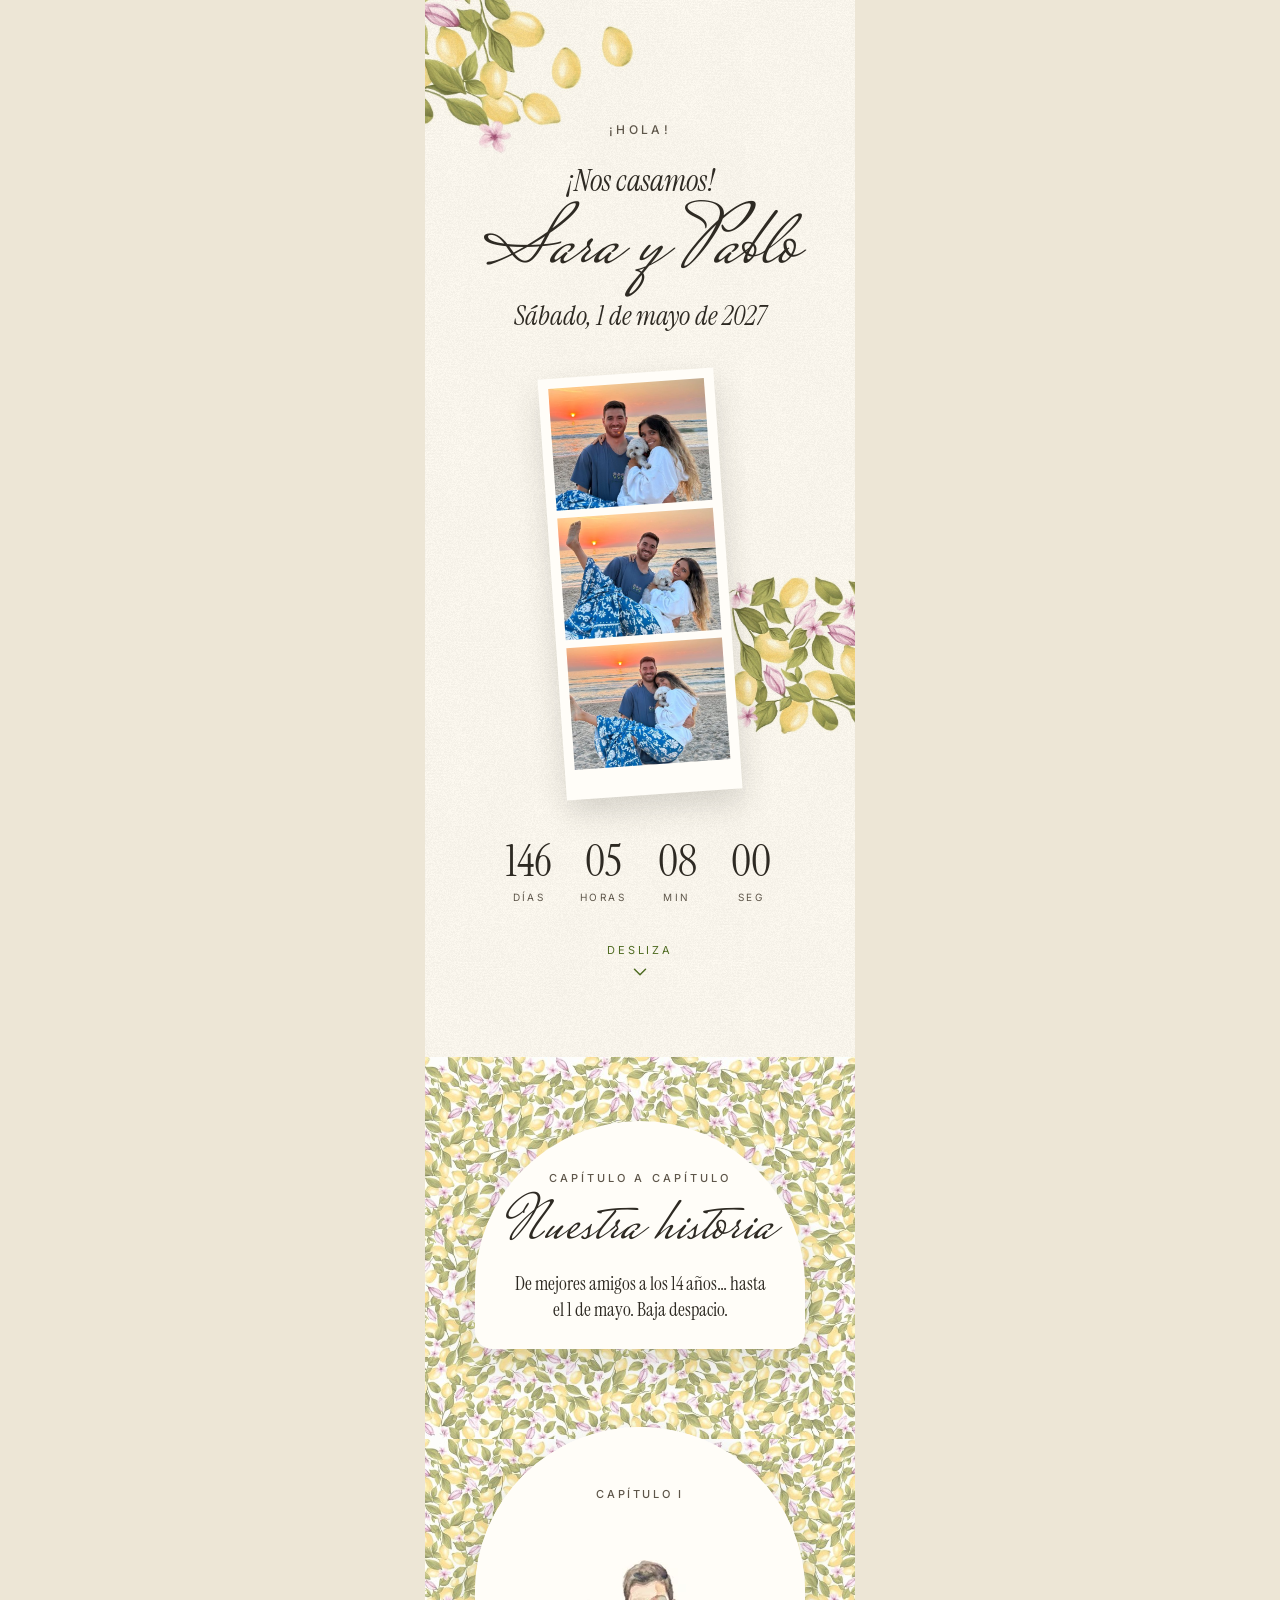
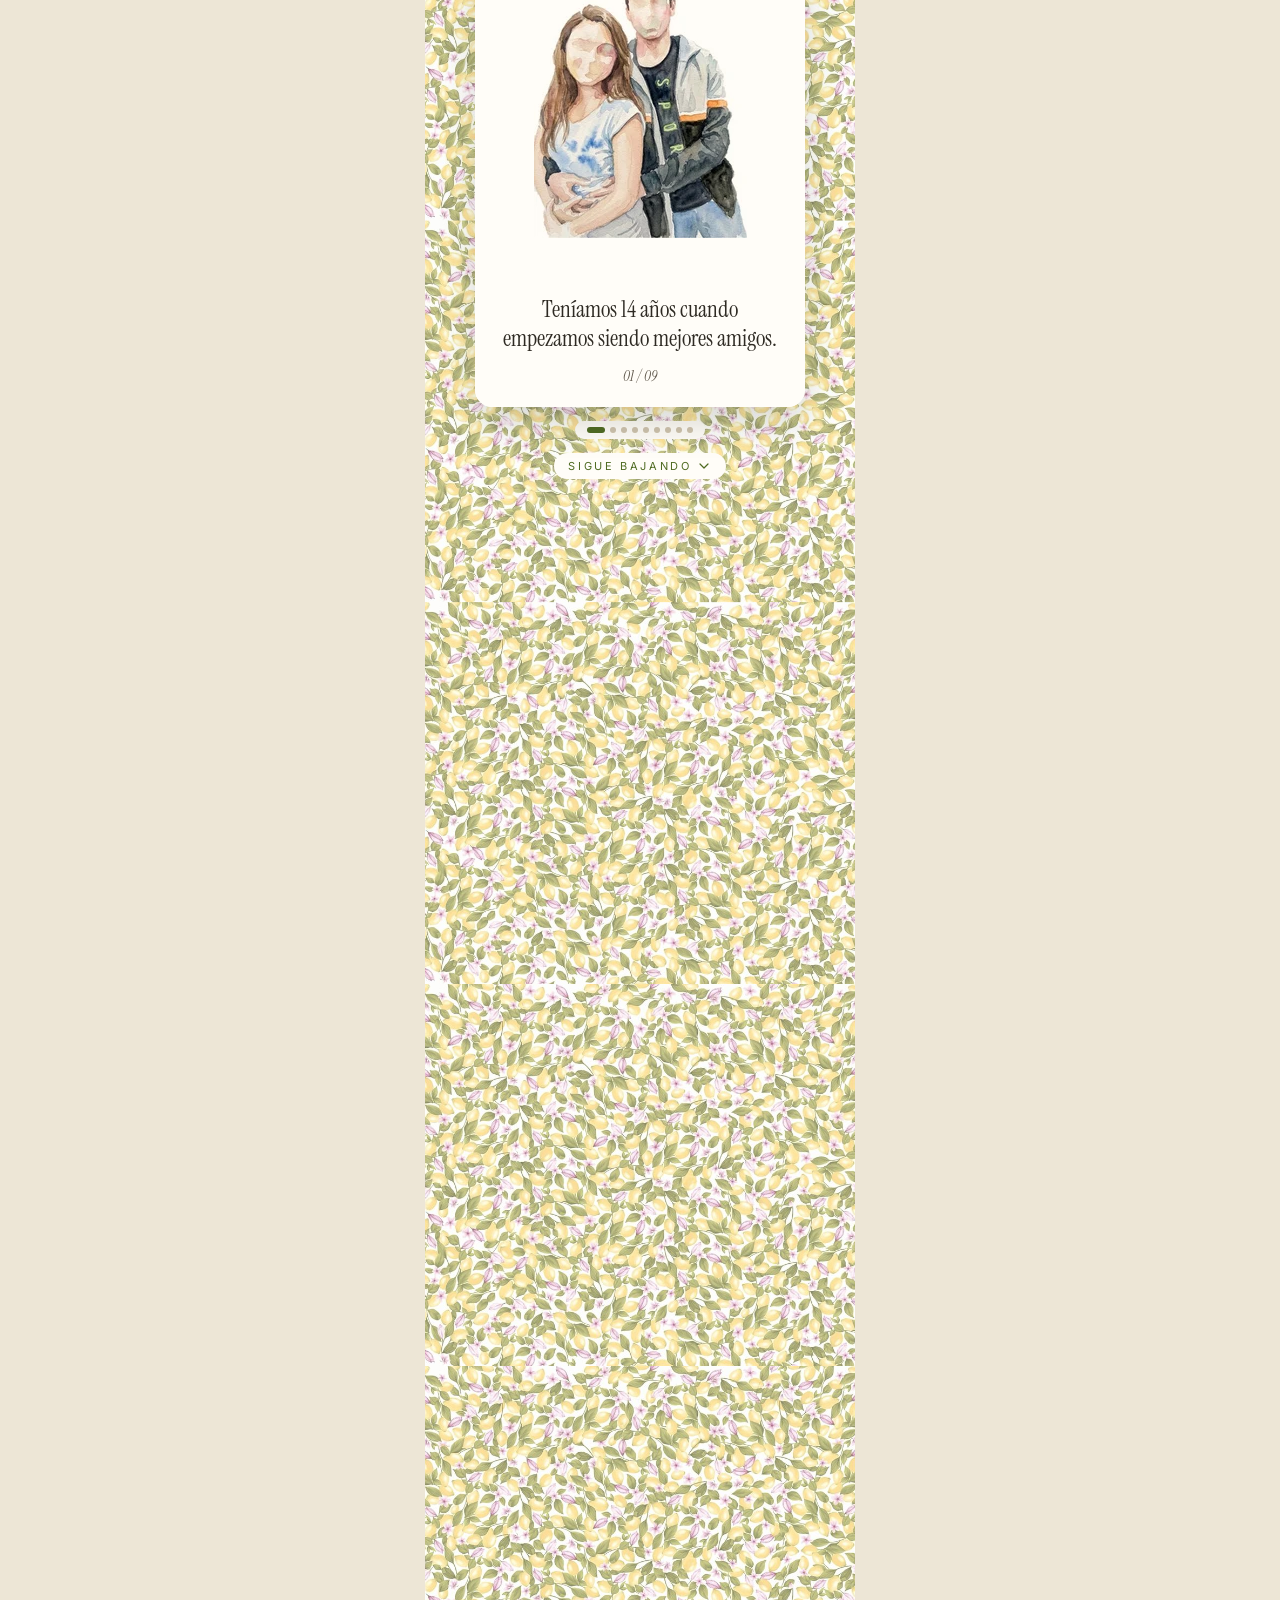
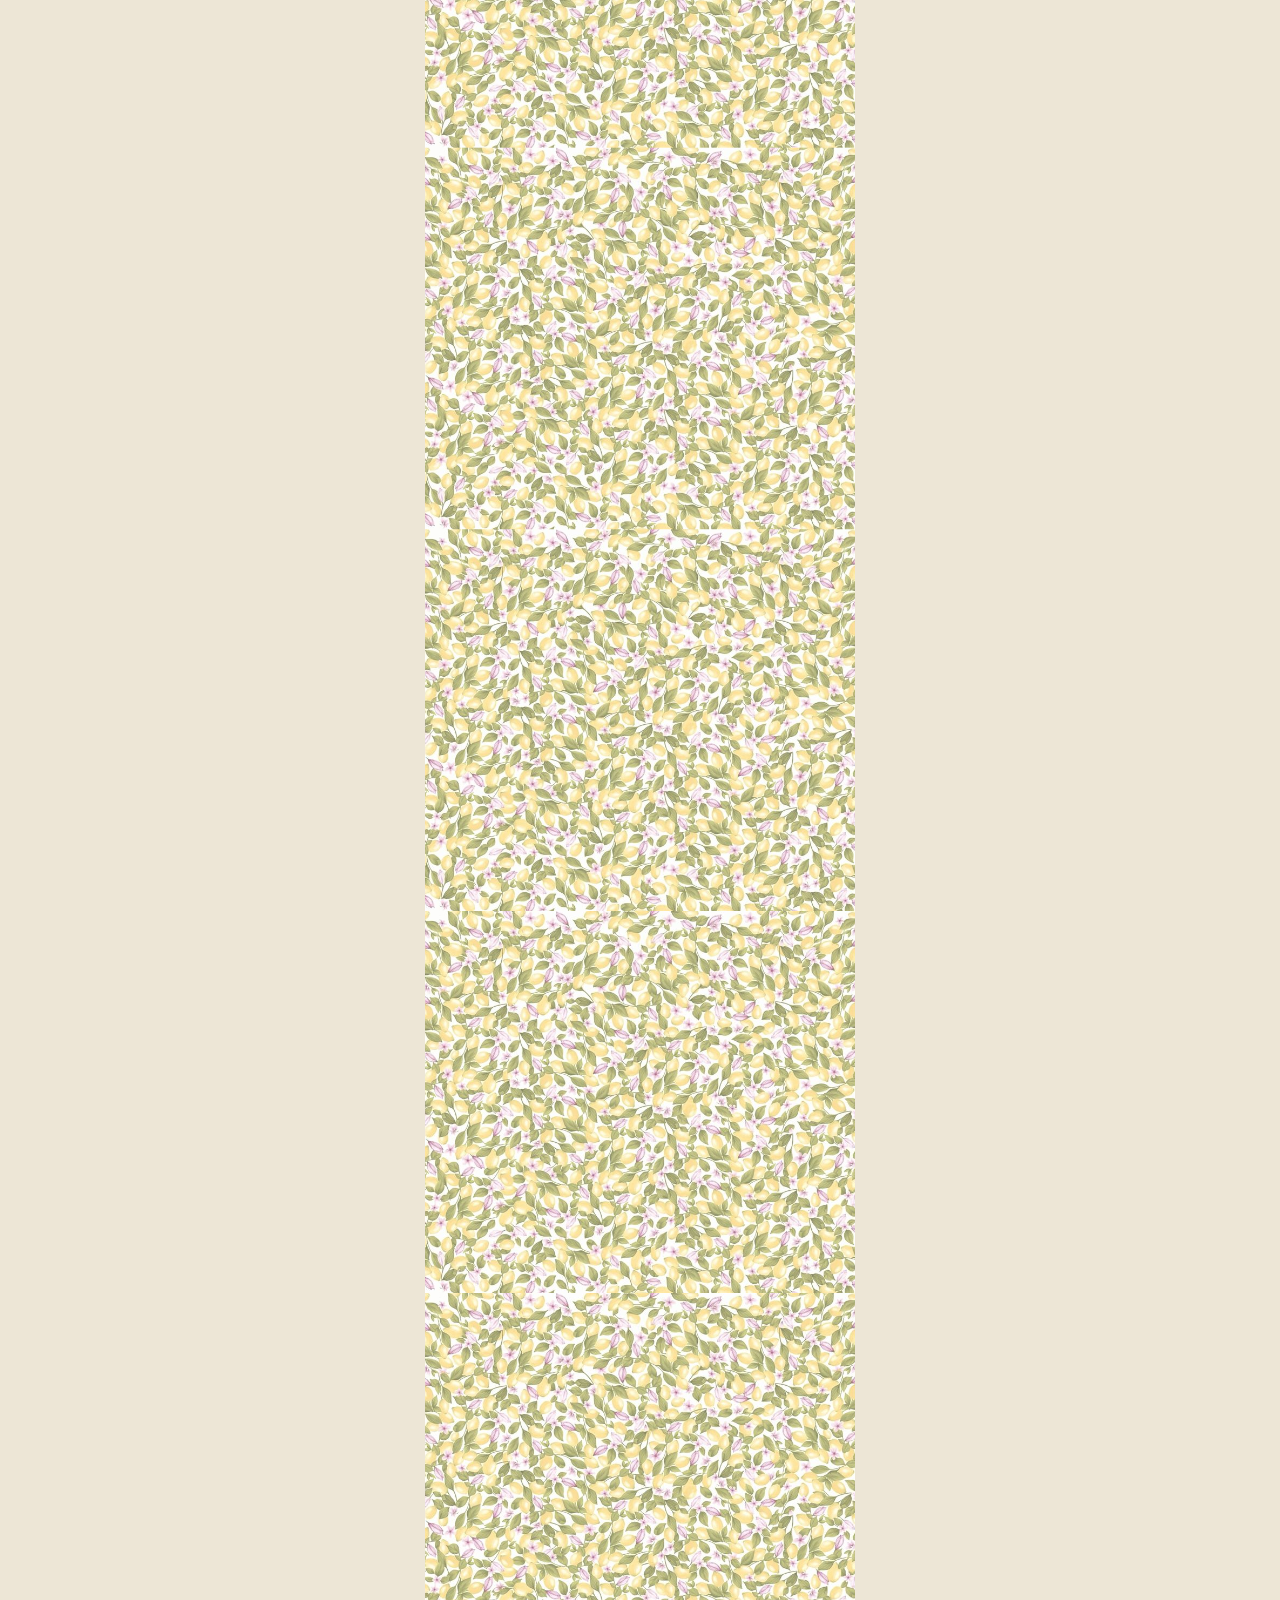
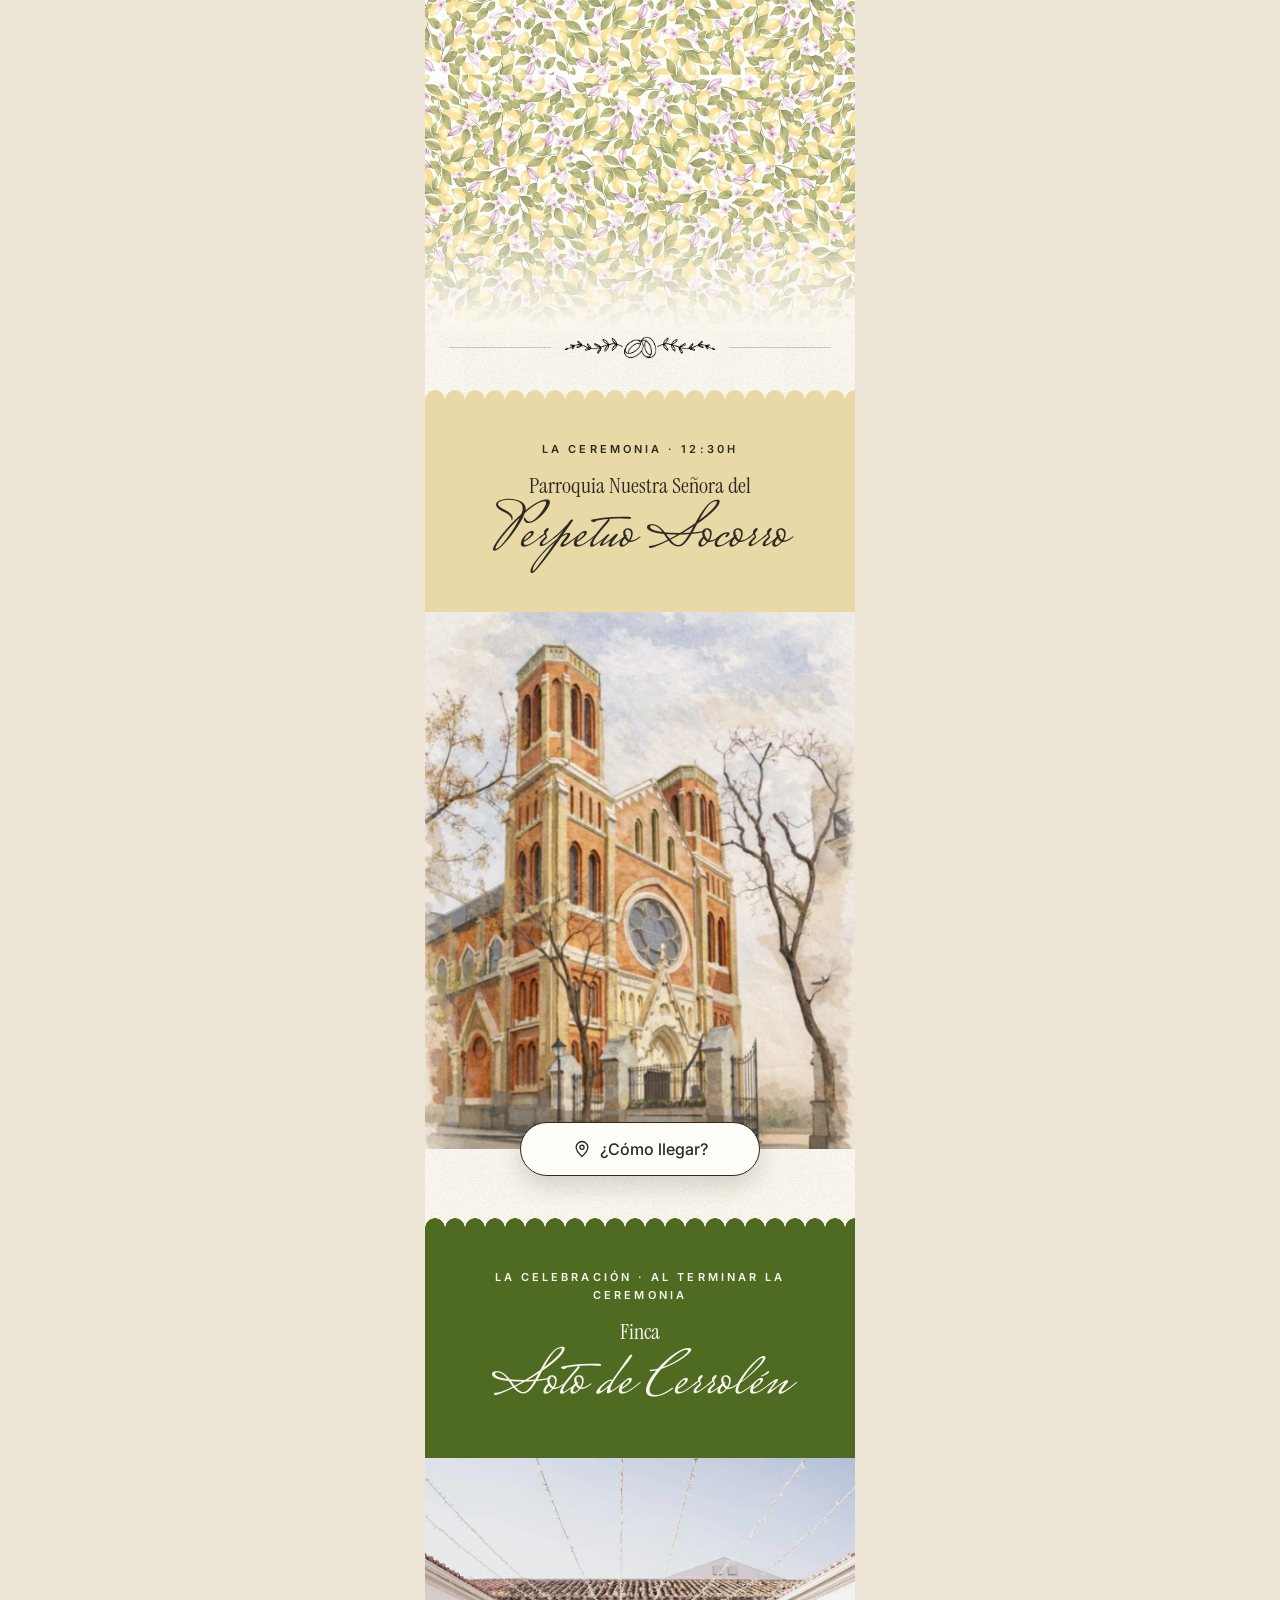
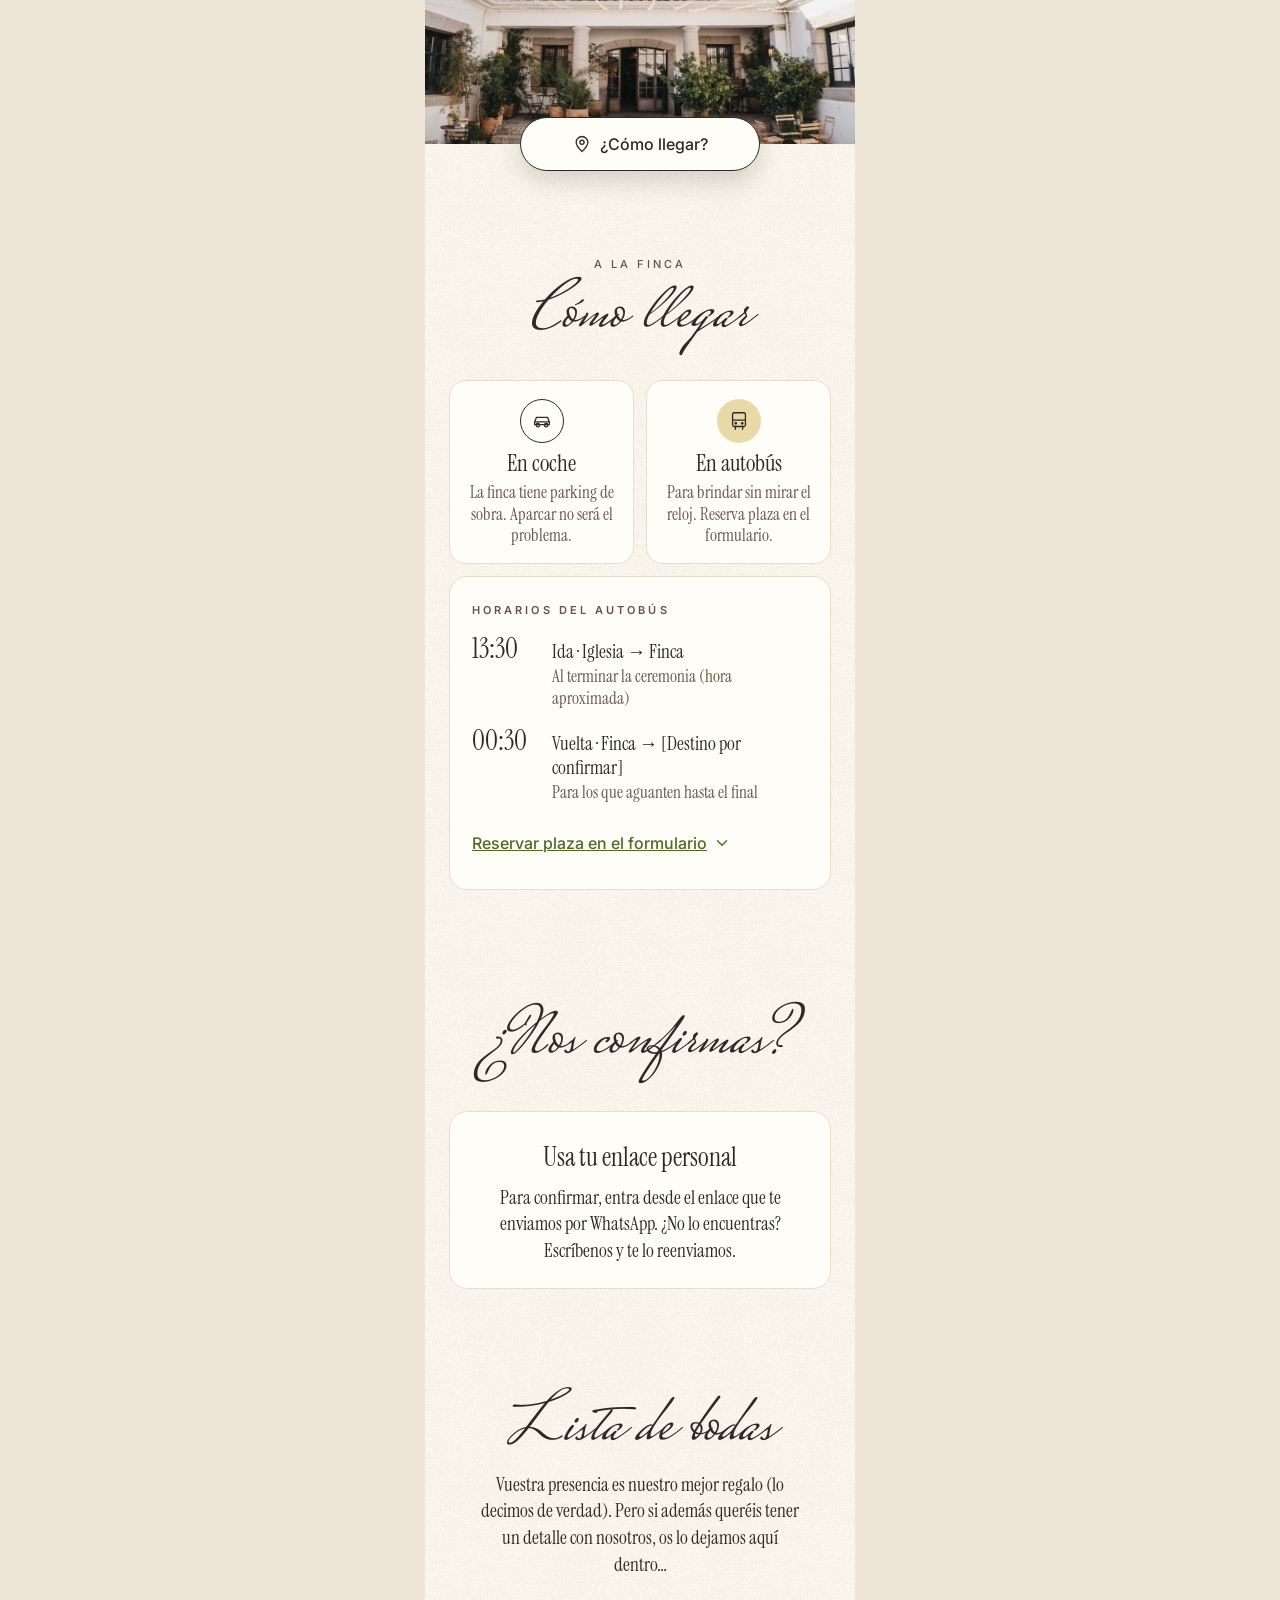
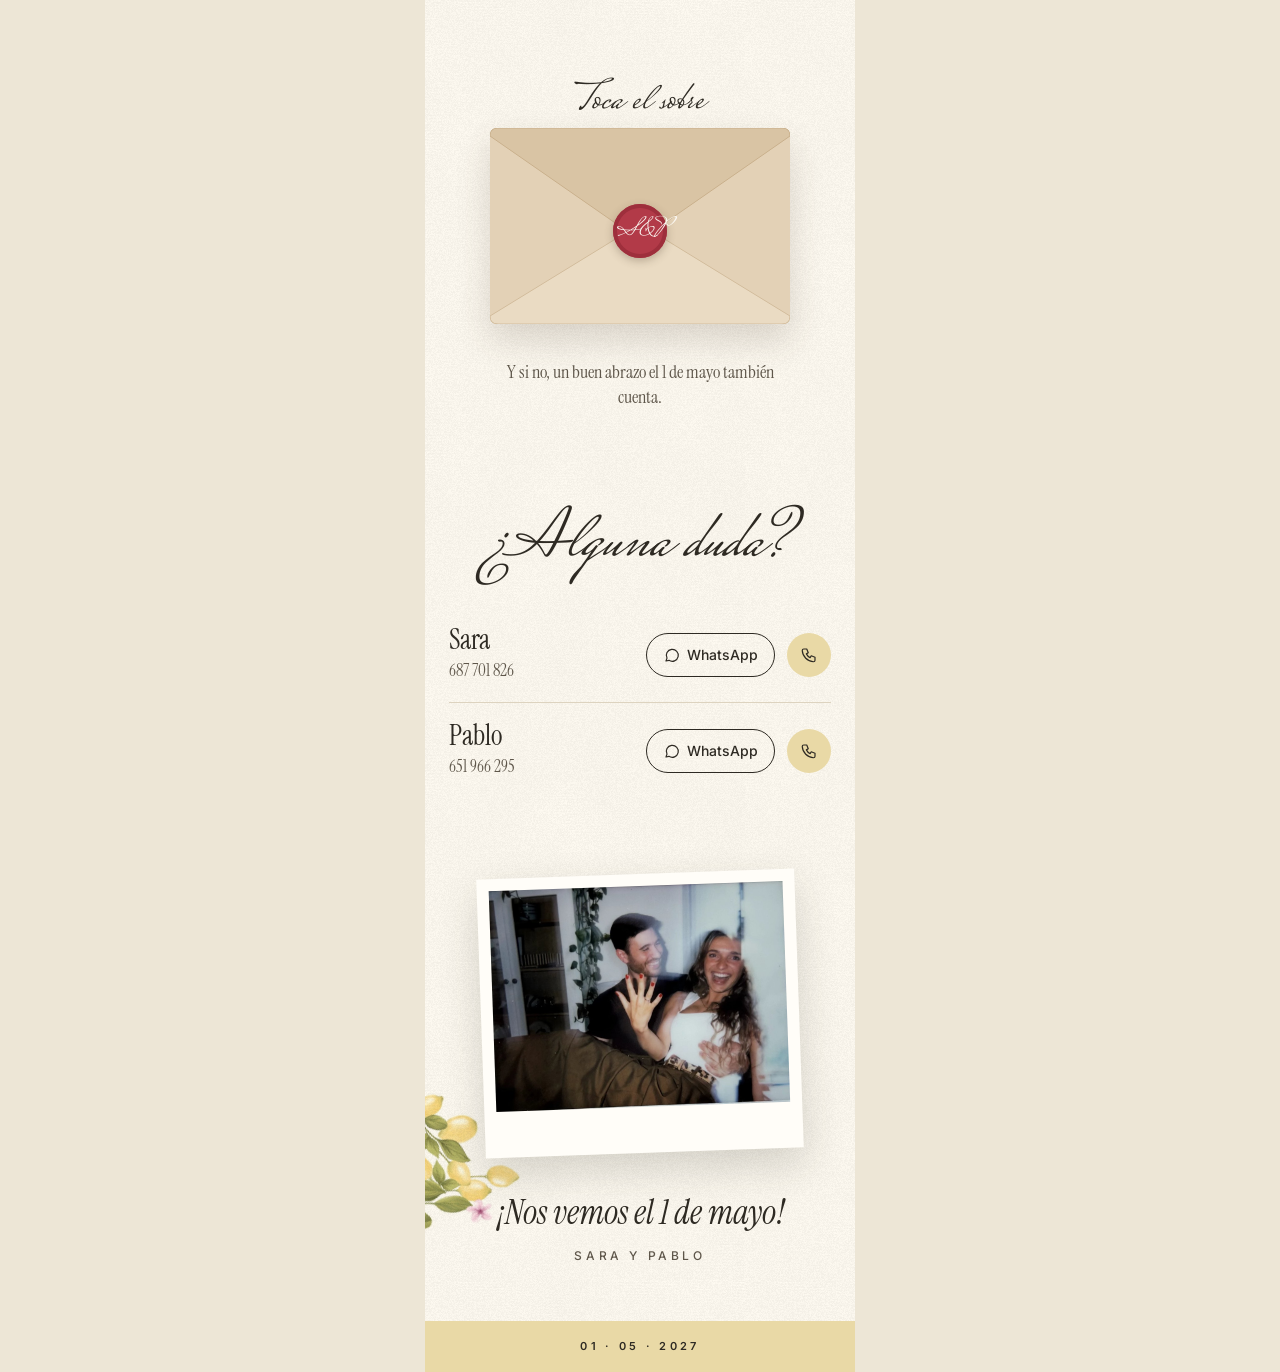
==== commit 294a0231: "Ajustes v1: nueva foto en la tira, nombres en una línea, IBAN - Tercera foto de la tira de la portad" ====
--- a/index.html
+++ b/index.html
@@ -40,7 +40,7 @@
 <div class="tira">
 <img src="img/tira-1.jpg" alt="Pablo con Sara en brazos y su perro, al atardecer en la playa" width="480" height="375">
 <img src="img/tira-2.jpg" alt="Sara riendo con la pierna en alto mientras Pablo la sostiene en la playa" width="480" height="375">
-<img src="img/tira-3.jpg" alt="Pablo lleva a Sara en brazos frente al mar al atardecer" width="480" height="375">
+<img src="img/tira-3.jpg" alt="Pablo lleva a Sara y a su perro en brazos frente al mar al atardecer" width="480" height="375">
 </div>
 </div>
 
@@ -86,12 +86,12 @@
 </article>
 <article class="capitulo" aria-hidden="true">
 <p class="etiqueta">Capítulo IV · Luxemburgo, 2021</p>
+<div class="capitulo-imagen"><img src="img/historia-5.webp" alt="Ilustración de Sara y Pablo abrazados, vestidos de negro" width="145" height="326" loading="lazy"></div>
+<p class="capitulo-texto">Aprendimos a crecer juntos.</p>
+</article>
+<article class="capitulo" aria-hidden="true">
+<p class="etiqueta">Capítulo V</p>
 <div class="capitulo-imagen"><img src="img/historia-4.webp" alt="Ilustración de Sara y Pablo en un mirador de Luxemburgo" width="296" height="364" loading="lazy"></div>
-<p class="capitulo-texto">Aprendimos a crecer juntos.</p>
-</article>
-<article class="capitulo" aria-hidden="true">
-<p class="etiqueta">Capítulo V</p>
-<div class="capitulo-imagen"><img src="img/historia-5.webp" alt="Ilustración de Sara y Pablo abrazados, vestidos de negro" width="145" height="326" loading="lazy"></div>
 <p class="capitulo-texto">Incluso a distancia.</p>
 </article>
 <article class="capitulo" aria-hidden="true">
@@ -226,10 +226,6 @@
 <p class="etiqueta formulario-para">Invitación para</p>
 <p class="formulario-nombre" id="formulario-nombre"></p>
 <div id="personas"></div>
-<div class="campo cancion">
-<label class="etiqueta" for="cancion">Una canción que no puede faltar</label>
-<input class="entrada" id="cancion" type="text" placeholder="La que te hace saltar a la pista" autocomplete="off">
-</div>
 <button class="boton-enviar" id="enviar" type="button" disabled>Confirmar asistencia</button>
 <p class="falta" id="falta" hidden></p>
 </div>
@@ -260,7 +256,7 @@
 <span class="sobre-fondo" aria-hidden="true"></span>
 <div class="sobre-carta">
 <p class="etiqueta">Nuestra cuenta</p>
-<p class="iban" id="iban">[IBAN pendiente]</p>
+<p class="iban" id="iban">ES77 1583 0001 1391 4348 6074</p>
 <p class="titulares">Titulares: Sara y Pablo</p>
 <button class="boton-copiar" id="copiar-iban" type="button" hidden>
 <svg viewBox="0 0 24 24" width="16" height="16" fill="none" stroke="currentColor" stroke-width="1.8" stroke-linecap="round" stroke-linejoin="round" aria-hidden="true"><rect x="9" y="9" width="11" height="11" rx="2"/><path d="M5 15V5a1 1 0 0 1 1-1h9"/></svg>
--- a/css/estilos.css
+++ b/css/estilos.css
@@ -134,11 +134,13 @@
 
 .nombres {
   margin: 6px 0 0;
-  padding: 0 8px;
+  padding: 0 4px;
   font-family: var(--manuscrita);
   font-weight: 400;
-  font-size: 96px;
-  line-height: 1.1;
+  /* Siempre en una línea: el tamaño se ajusta al ancho del móvil. */
+  font-size: min(84px, 21.5vw);
+  line-height: 1.15;
+  white-space: nowrap;
 }
 
 .fecha {
@@ -657,8 +659,6 @@
 
 .entrada::placeholder { color: #8A8070; }
 
-.cancion { padding-top: 20px; border-top: 1px solid var(--linea); }
-
 .boton-enviar {
   margin-top: 26px;
   width: 100%;
@@ -784,7 +784,7 @@
 }
 
 .sobre-carta .etiqueta { letter-spacing: .2em; color: #55623F; }
-.iban { margin: 0; font-family: var(--serif); font-size: 22px; letter-spacing: .04em; }
+.iban { margin: 0; font-family: var(--serif); font-size: 19px; line-height: 1.3; letter-spacing: .02em; white-space: nowrap; }
 .titulares { margin: 0; font-size: 13px; color: #6B5745; }
 
 .boton-copiar {
@@ -931,9 +931,10 @@
 
 .despedida {
   margin: 40px 24px 0;
-  font-family: var(--manuscrita);
-  font-size: 62px;
-  line-height: 1.1;
+  font-family: var(--serif);
+  font-style: italic;
+  font-size: 34px;
+  line-height: 1.15;
 }
 
 .cierre .etiqueta { margin-top: 14px; font-size: 12px; letter-spacing: .3em; }
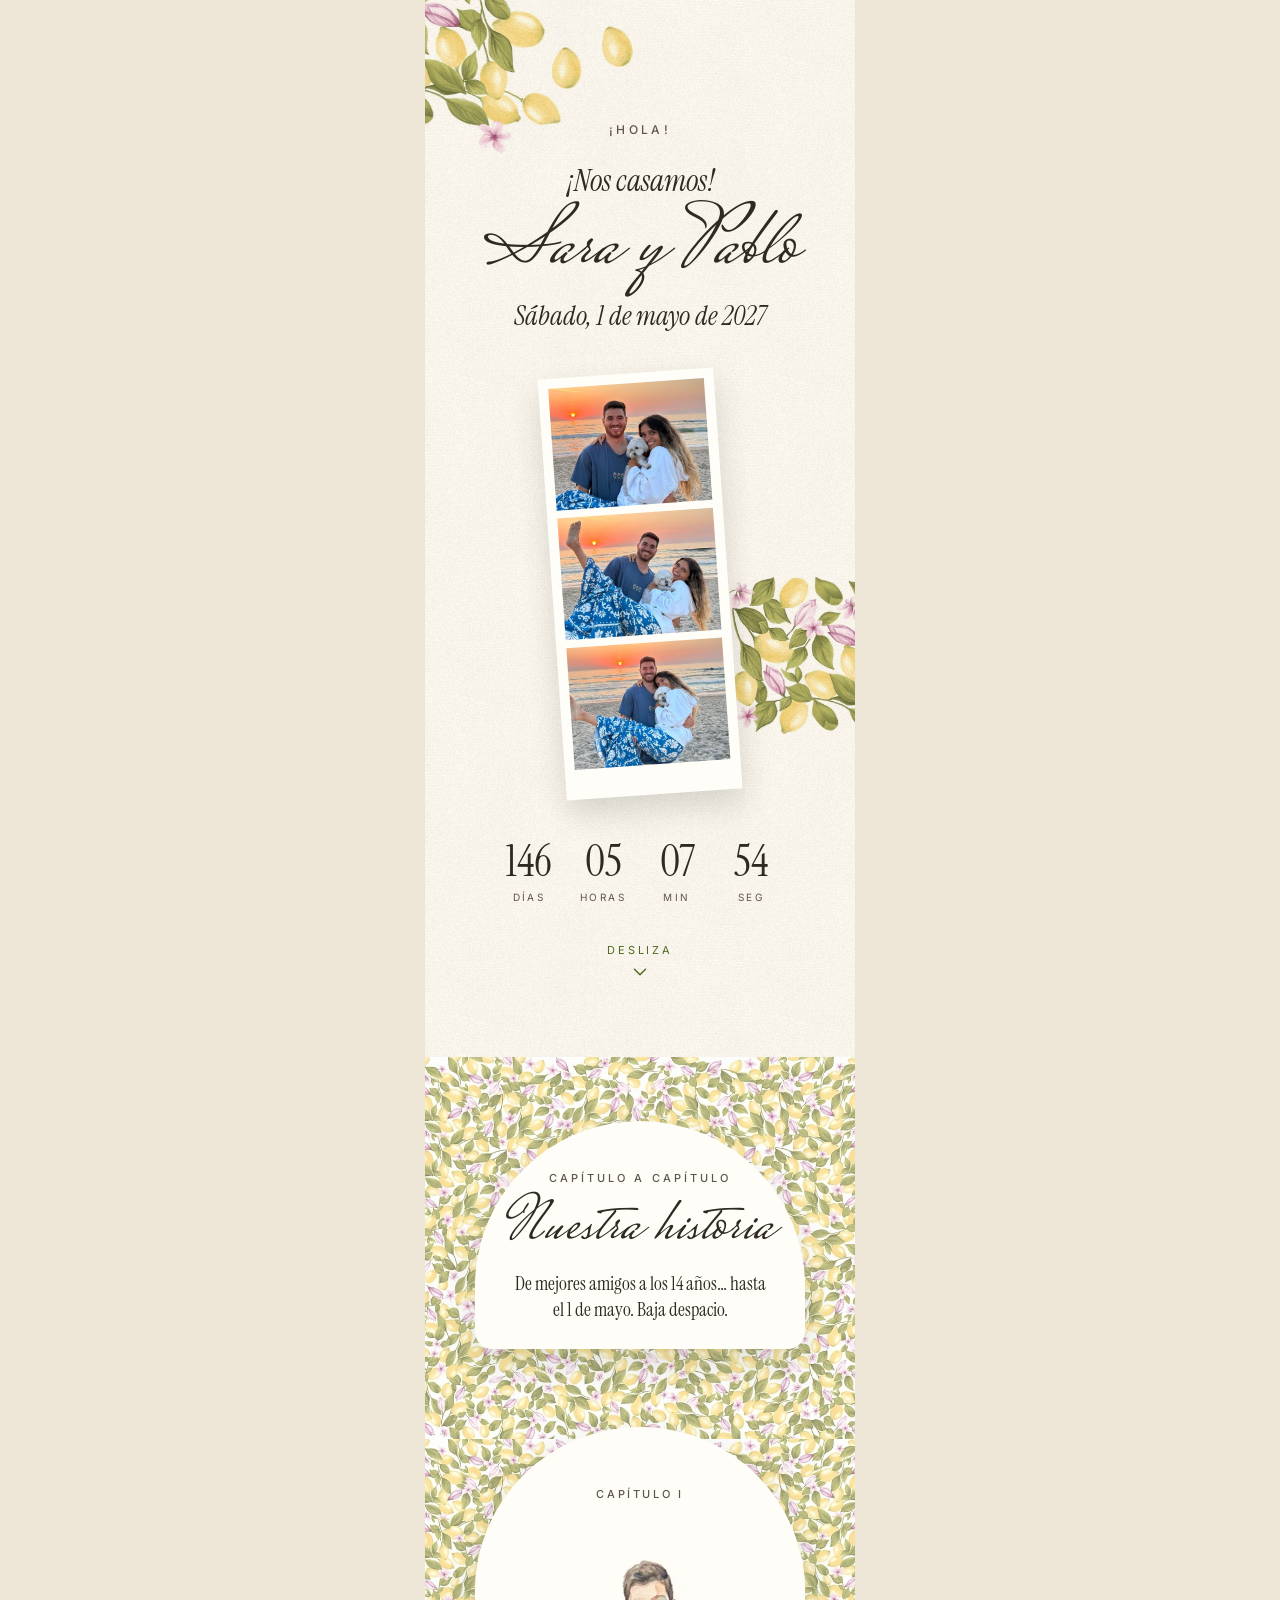
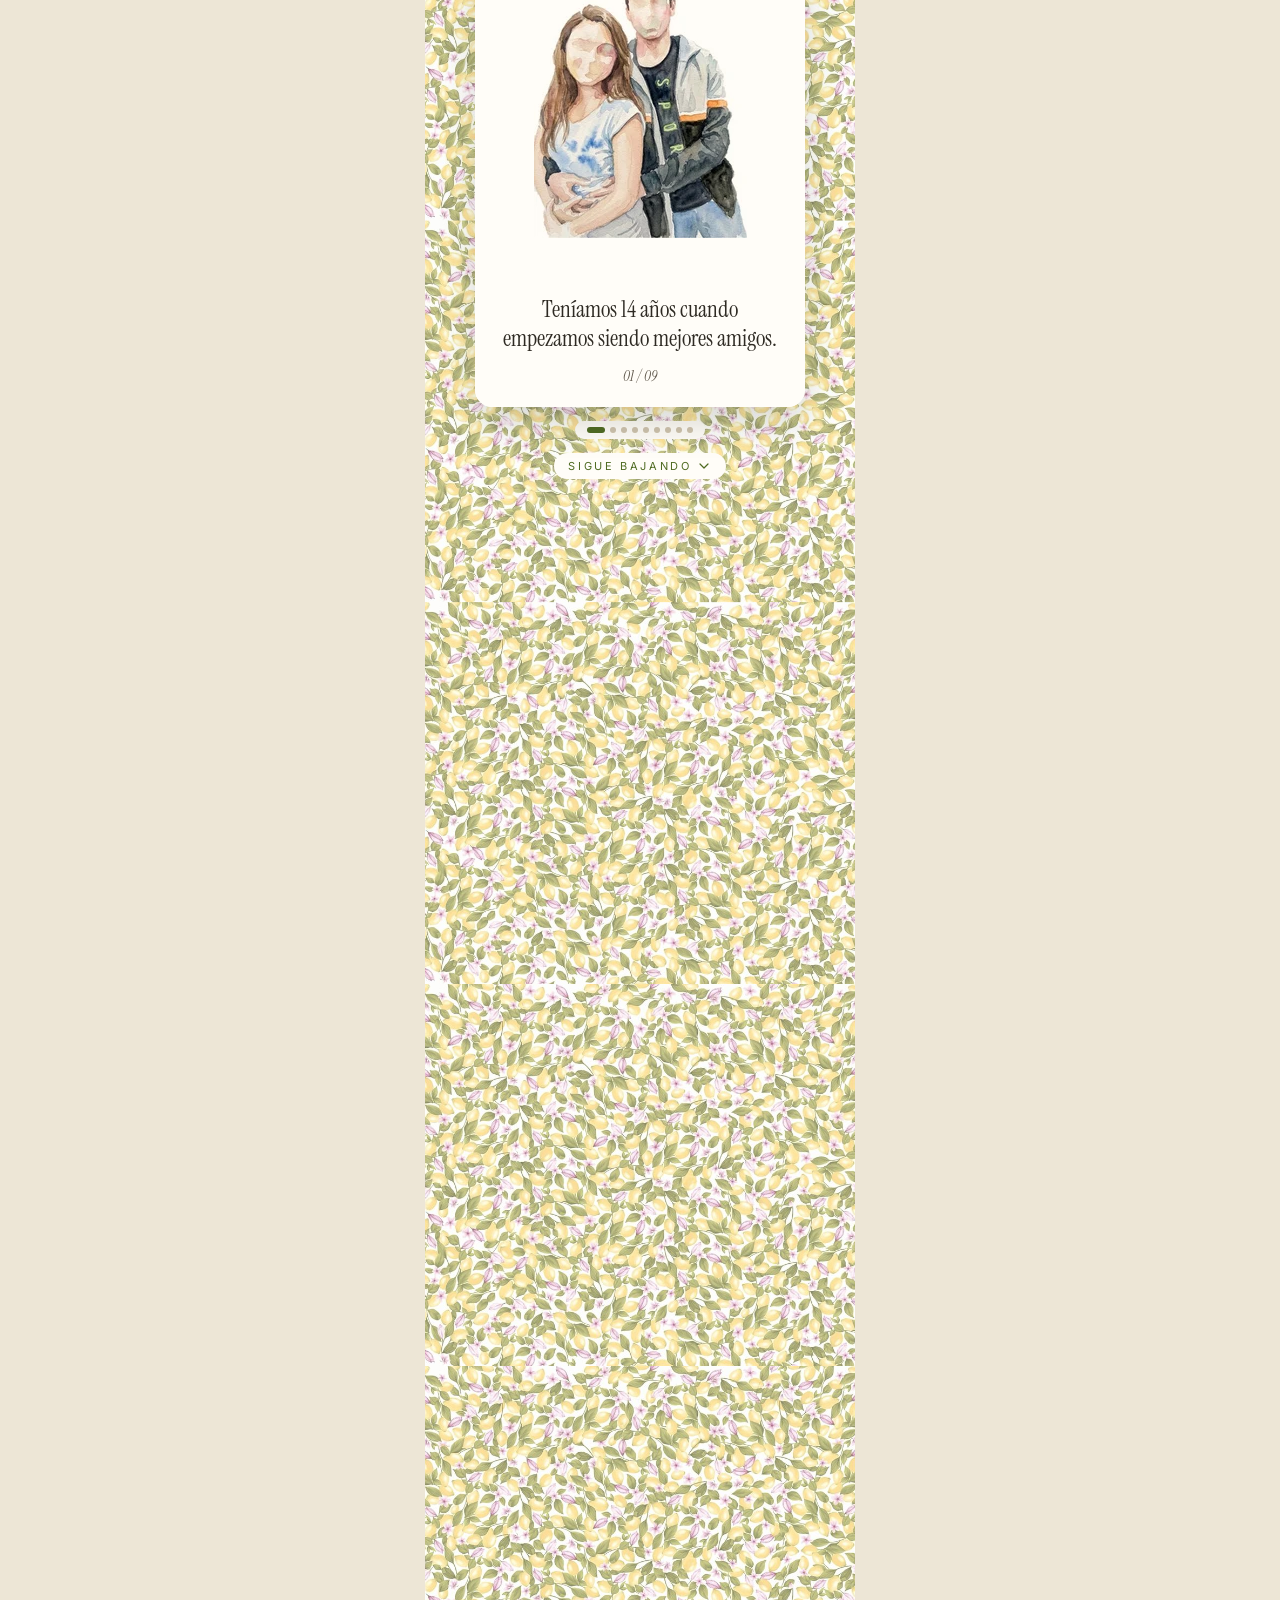
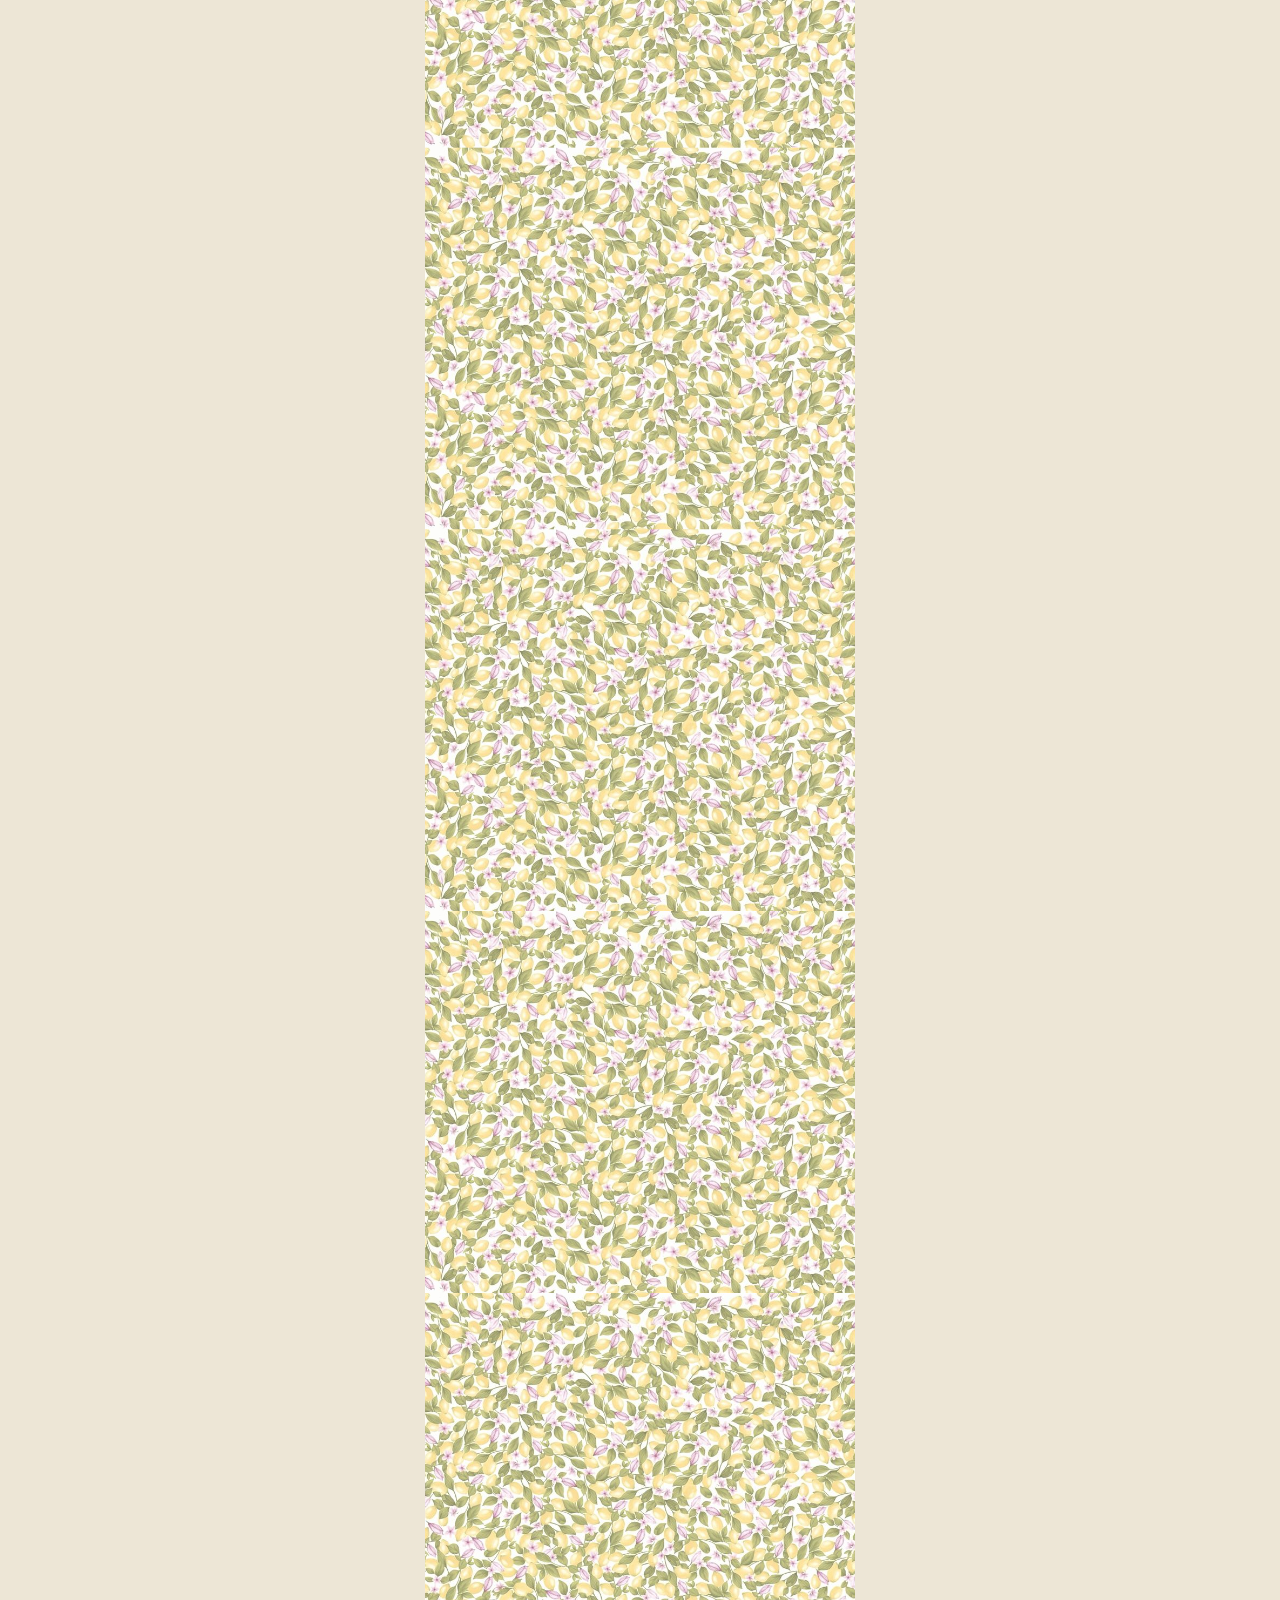
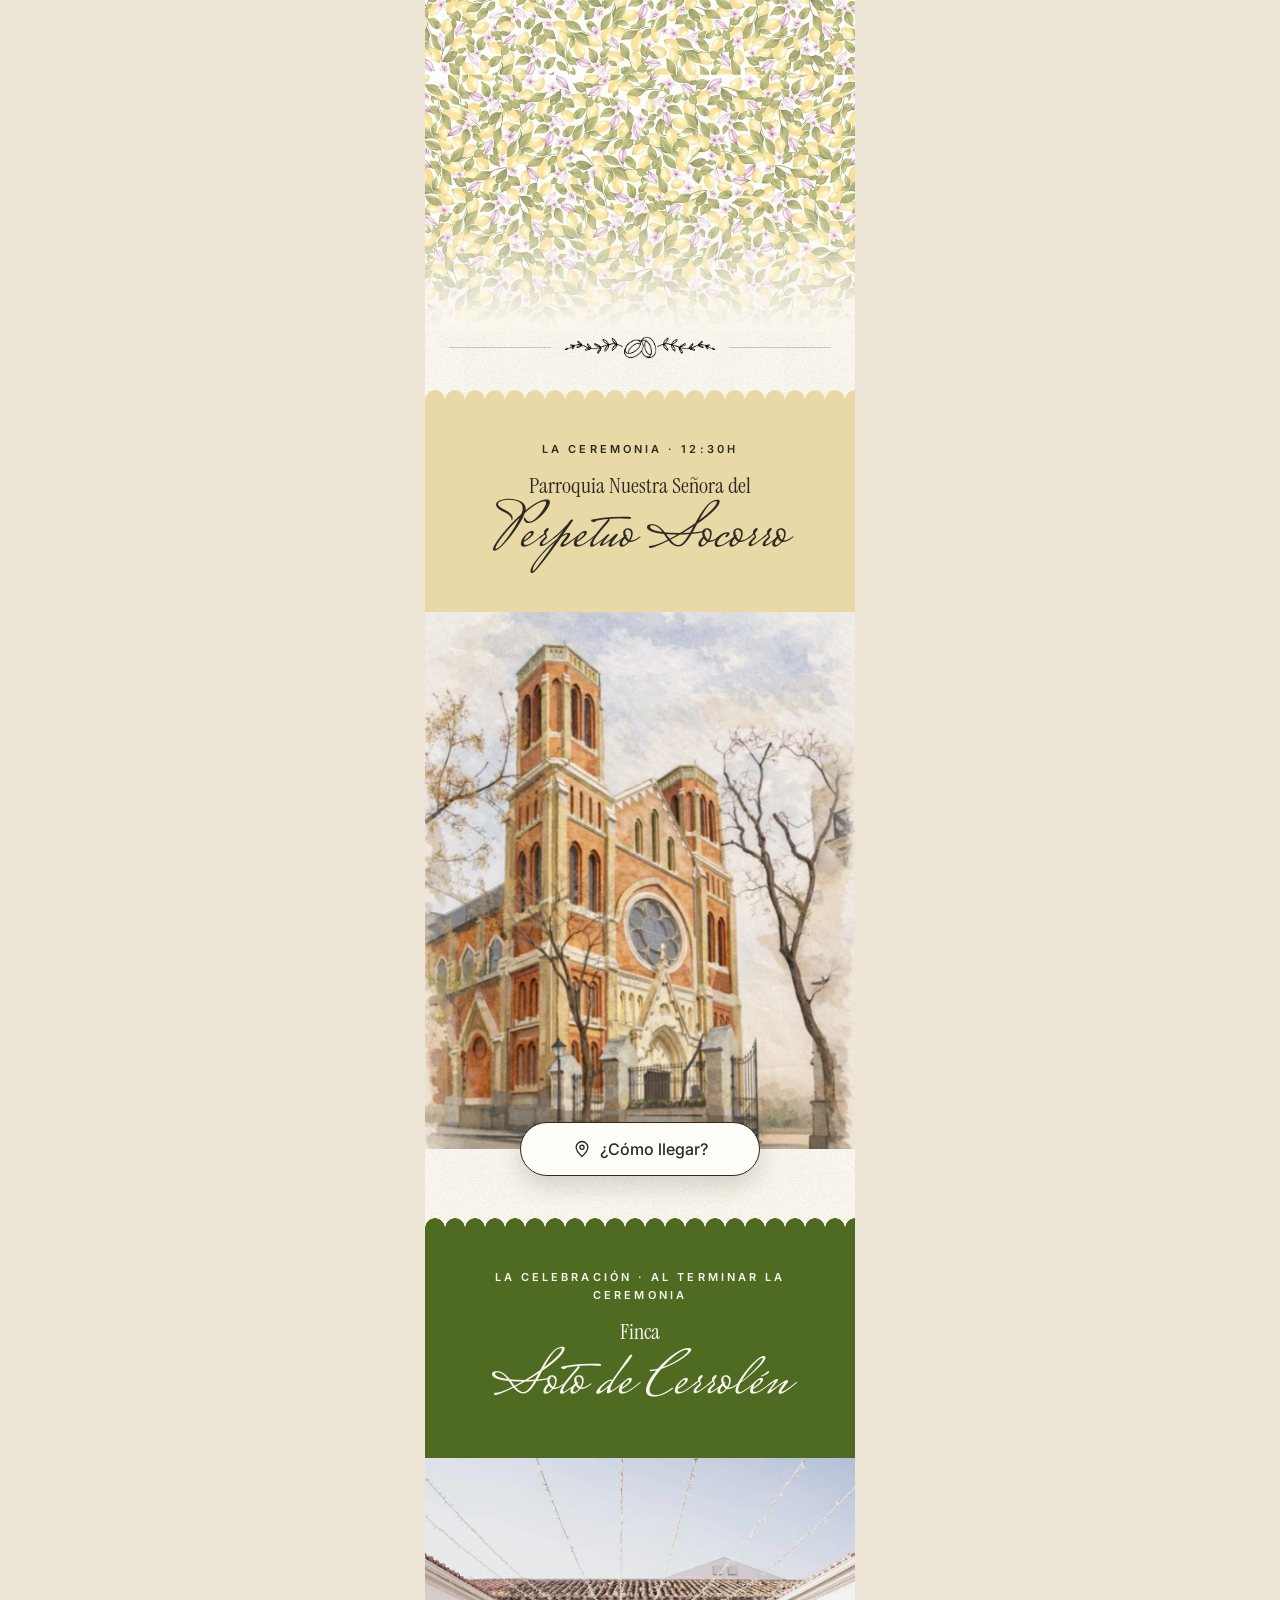
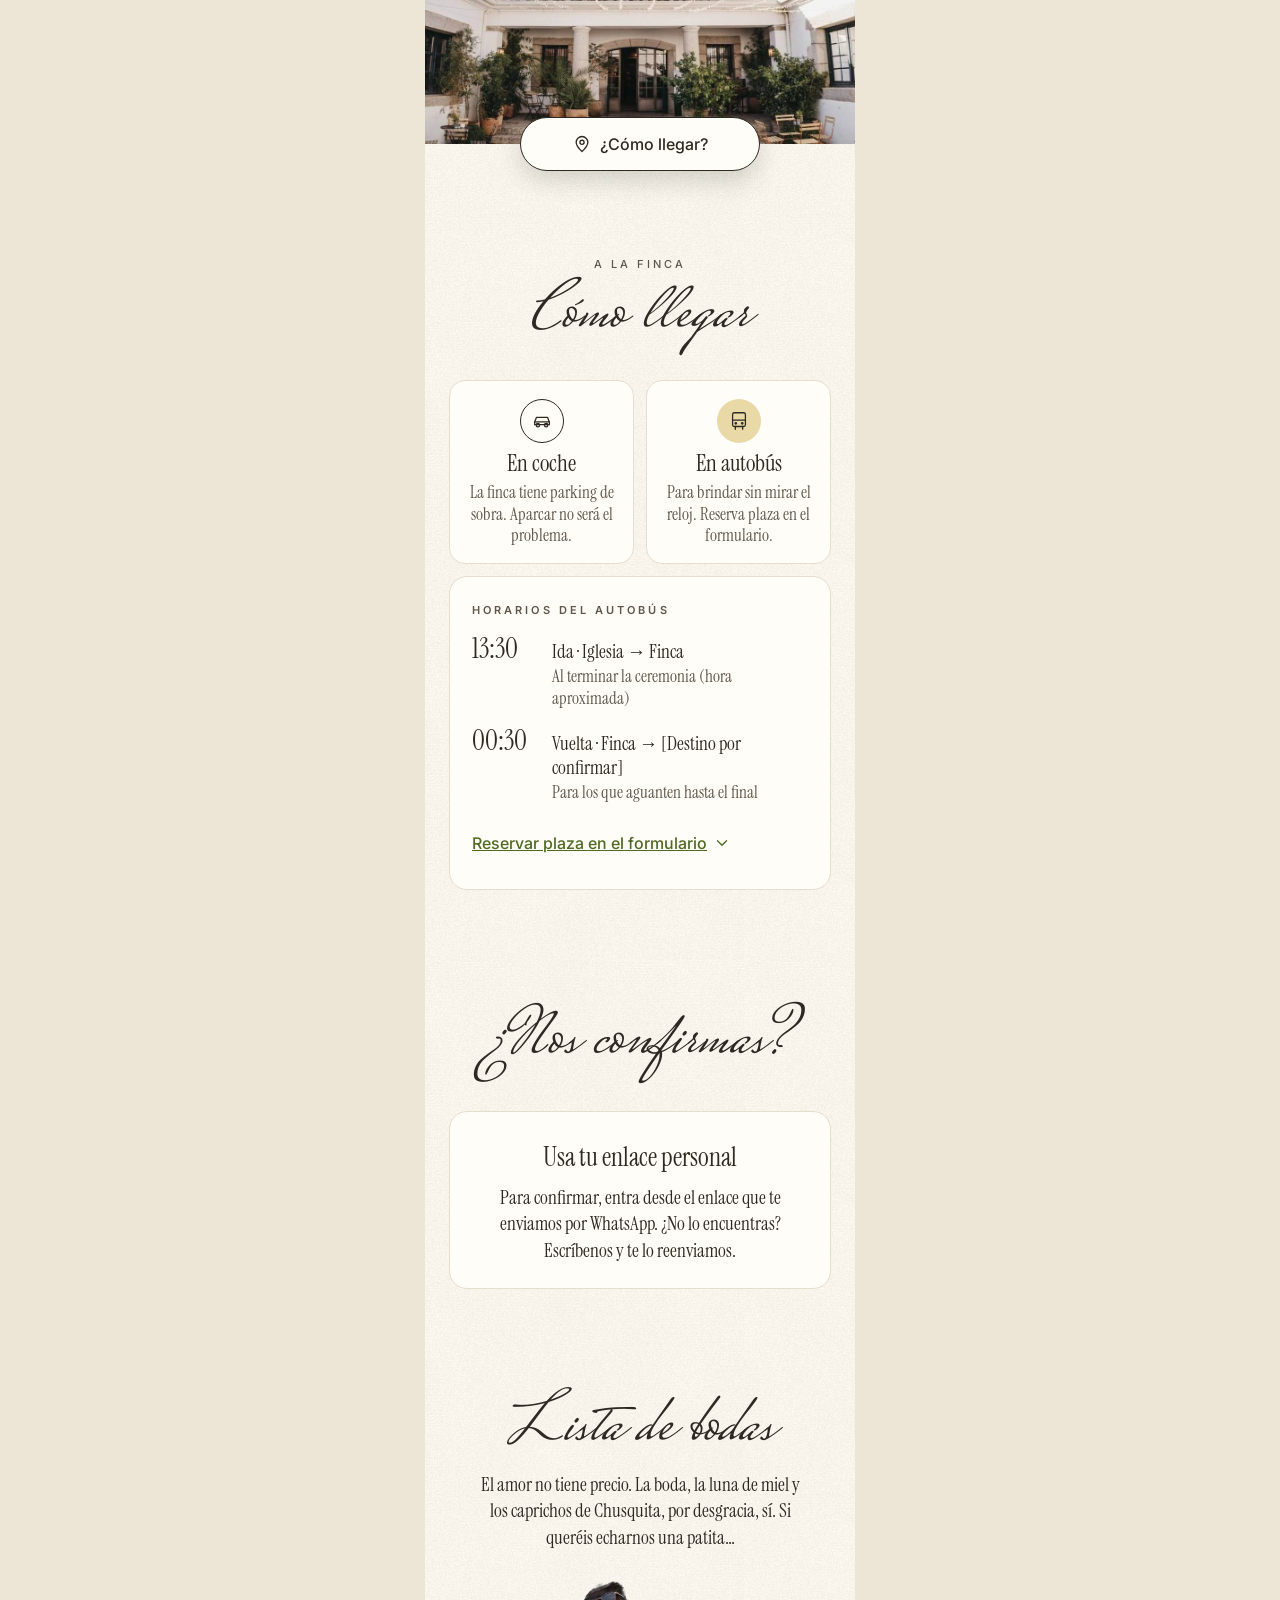
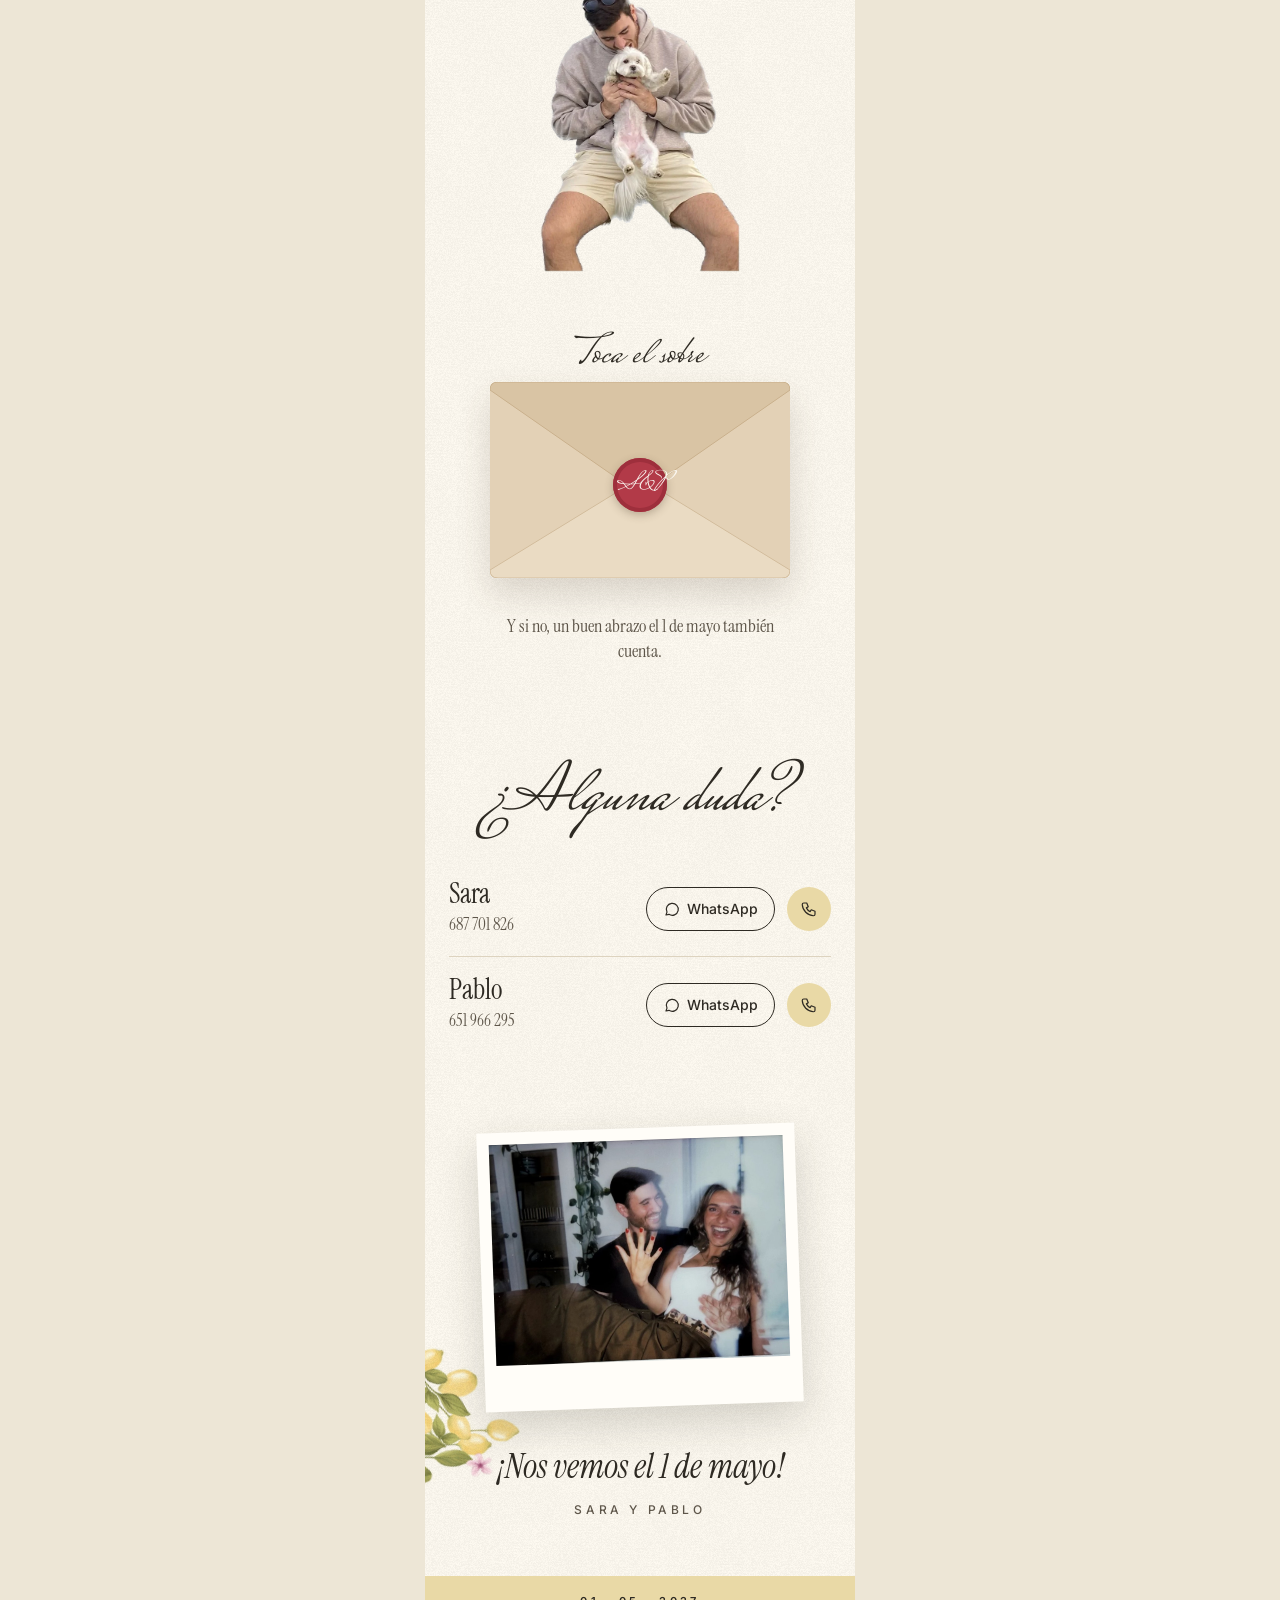
==== commit a954628e: "Lista de bodas: nuevo texto y foto de Pablo con Chusquita Co-Authored-By: Claude Opus 5.5 <noreply@a" ====
--- a/index.html
+++ b/index.html
@@ -247,8 +247,10 @@
 <section id="regalo" class="seccion regalo">
 <div class="cabecera revelar">
 <h2 class="titulo">Lista de bodas</h2>
-<p class="texto">Vuestra presencia es nuestro mejor regalo (lo decimos de verdad). Pero si además queréis tener un detalle con nosotros, os lo dejamos aquí dentro…</p>
-</div>
+<p class="texto">El amor no tiene precio. La boda, la luna de miel y los caprichos de Chusquita, por desgracia, sí. Si queréis echarnos una patita…</p>
+</div>
+
+<img class="chusquita revelar" src="img/chusquita.webp" alt="Pablo sujetando a Chusquita, que levanta una patita" width="520" height="761" loading="lazy">
 
 <div class="sobre-zona">
 <p class="toca-sobre" id="toca-sobre">Toca el sobre</p>
--- a/css/estilos.css
+++ b/css/estilos.css
@@ -740,6 +740,14 @@
 
 .seccion.regalo { padding: 60px 24px 76px; overflow: clip; }
 
+/* Pablo y Chusquita, recortados, asomando por encima del sobre. */
+.chusquita {
+  display: block;
+  width: 200px;
+  height: auto;
+  margin: 28px auto -40px;
+}
+
 .sobre-zona { position: relative; width: 100%; max-width: 300px; margin: 0 auto; padding-top: 150px; }
 
 .toca-sobre {
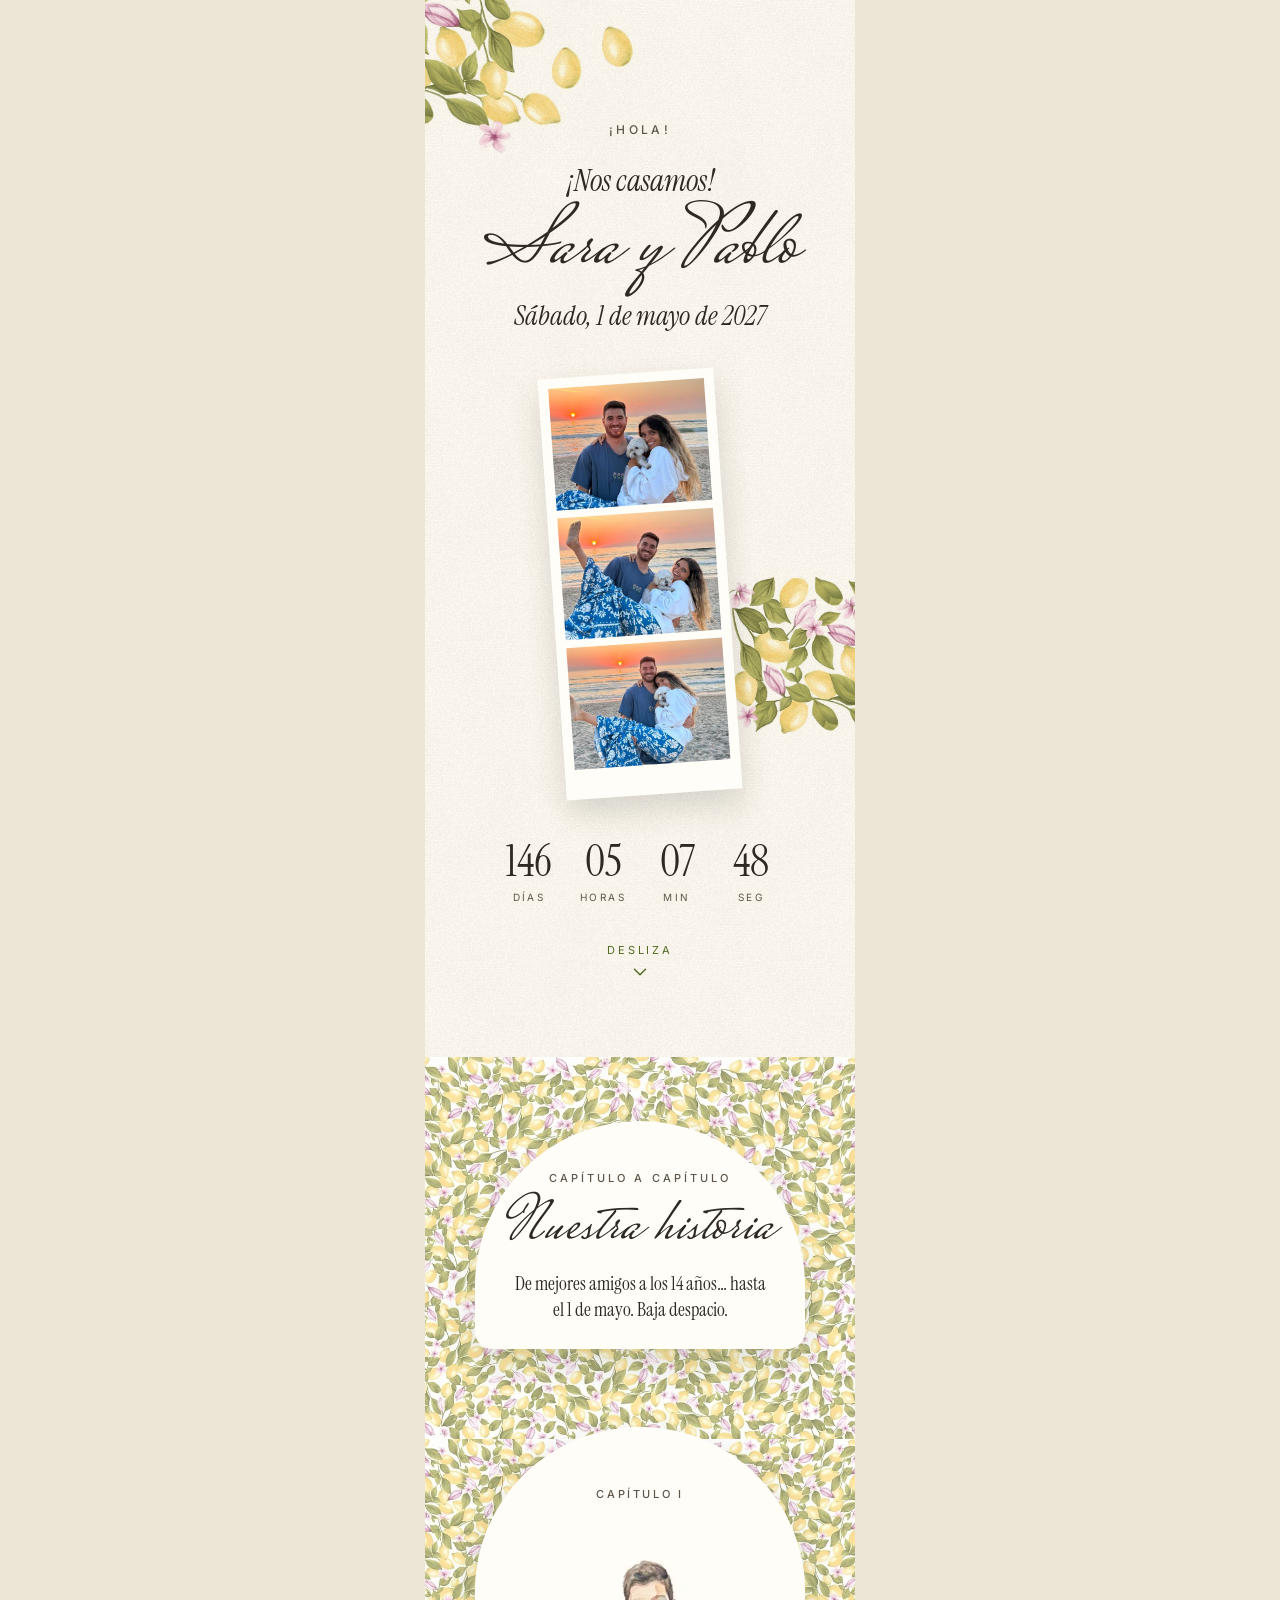
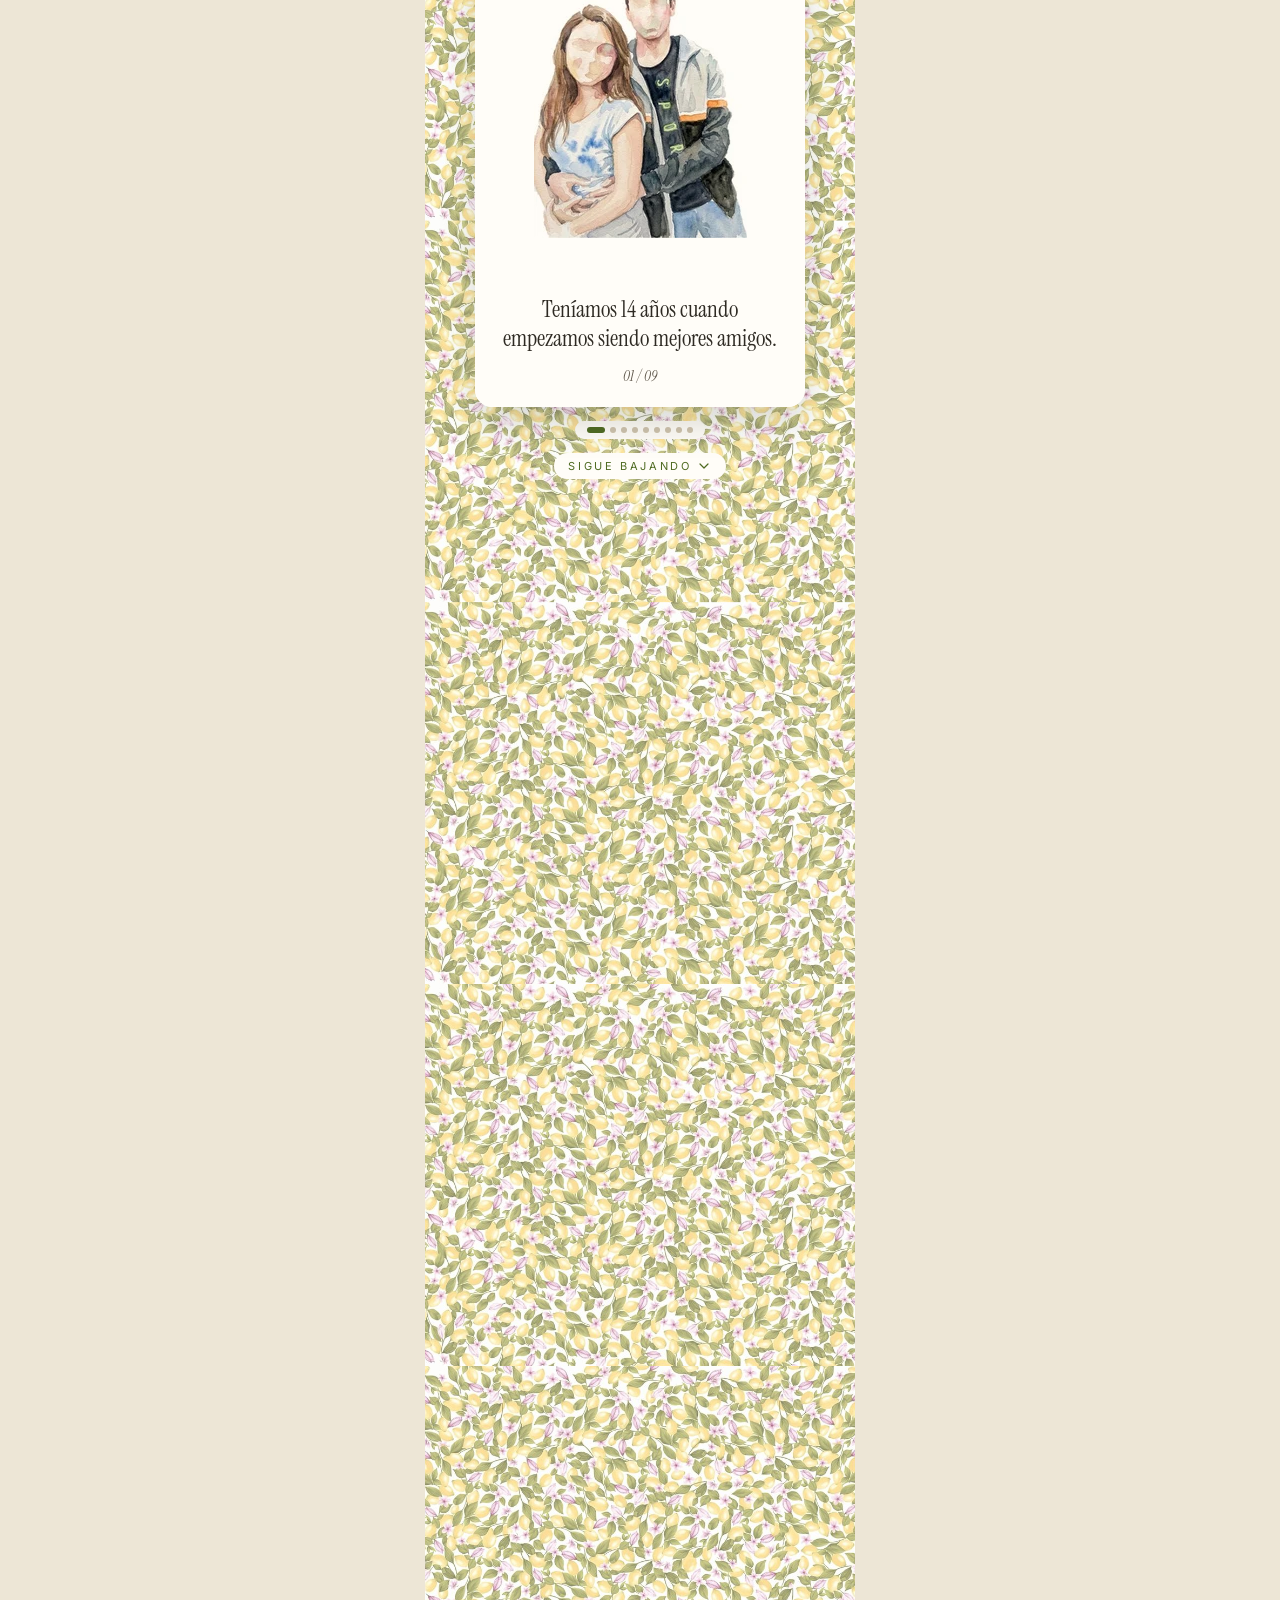
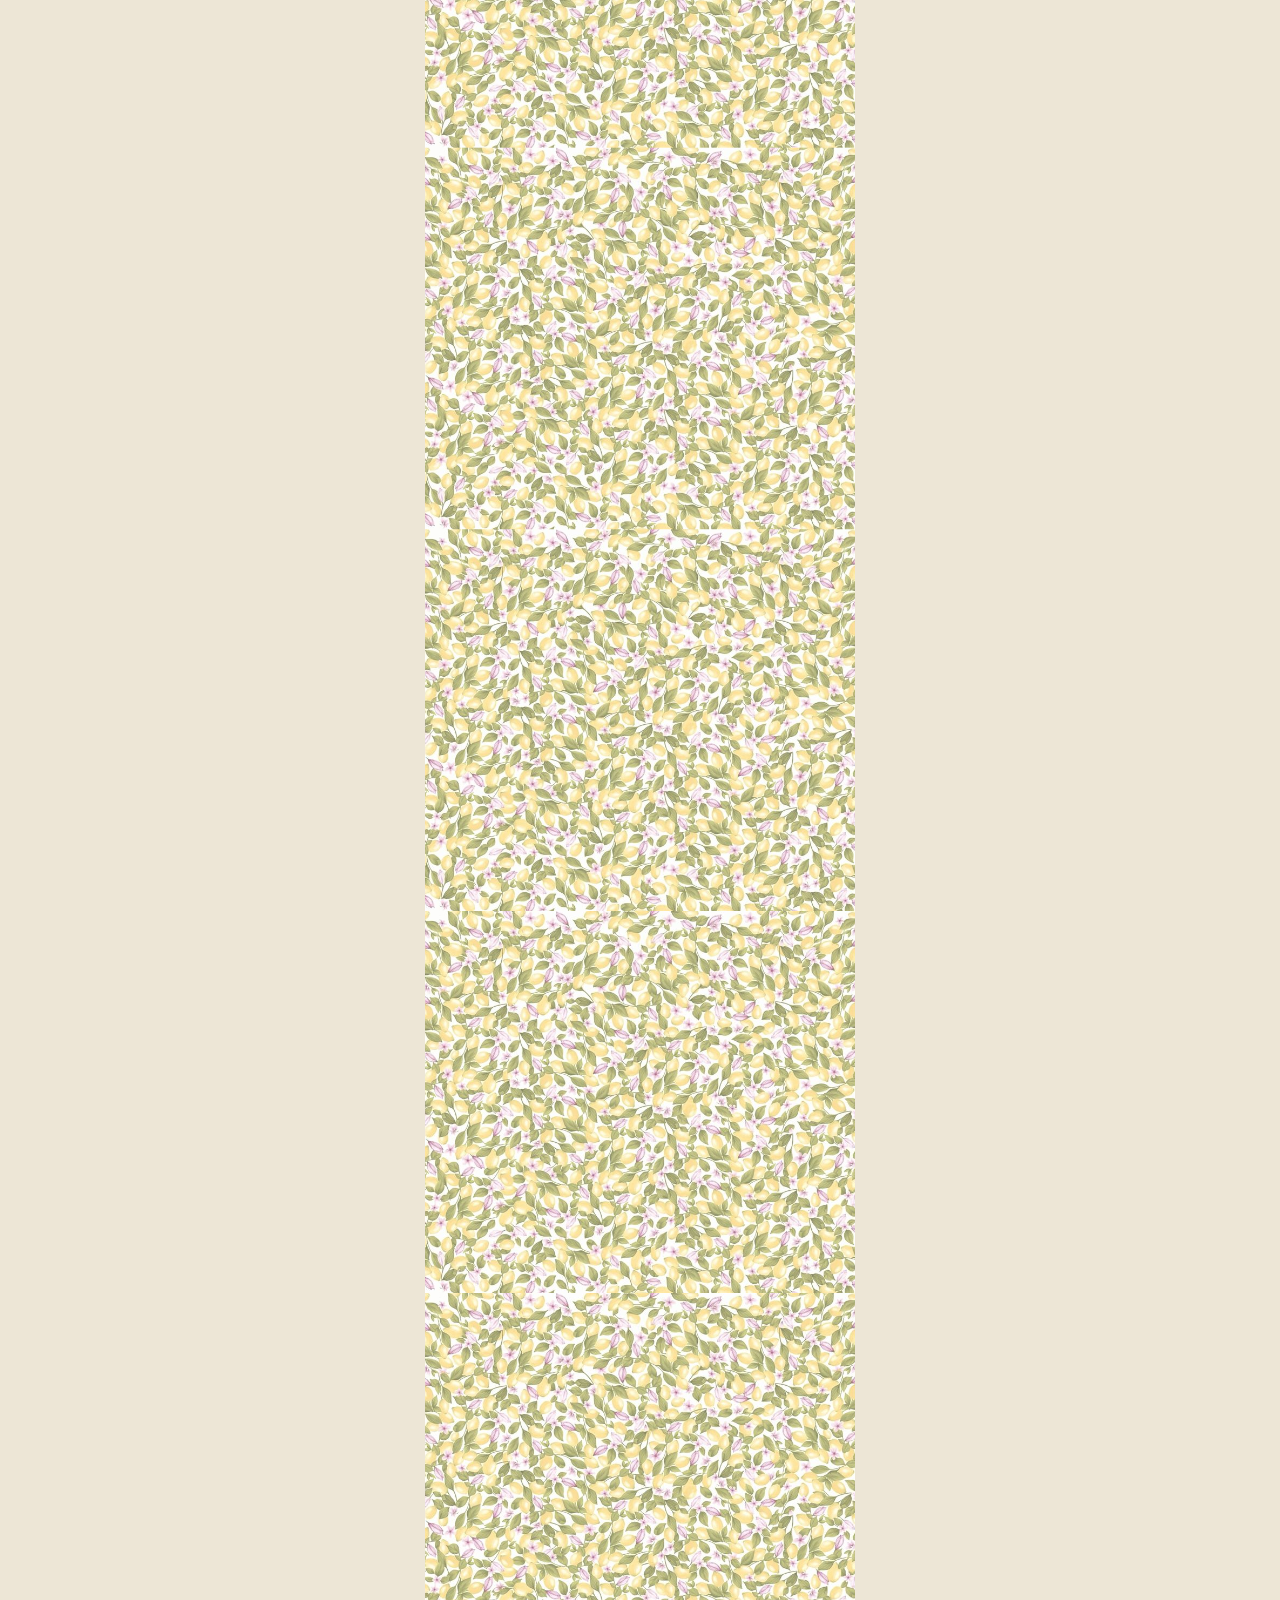
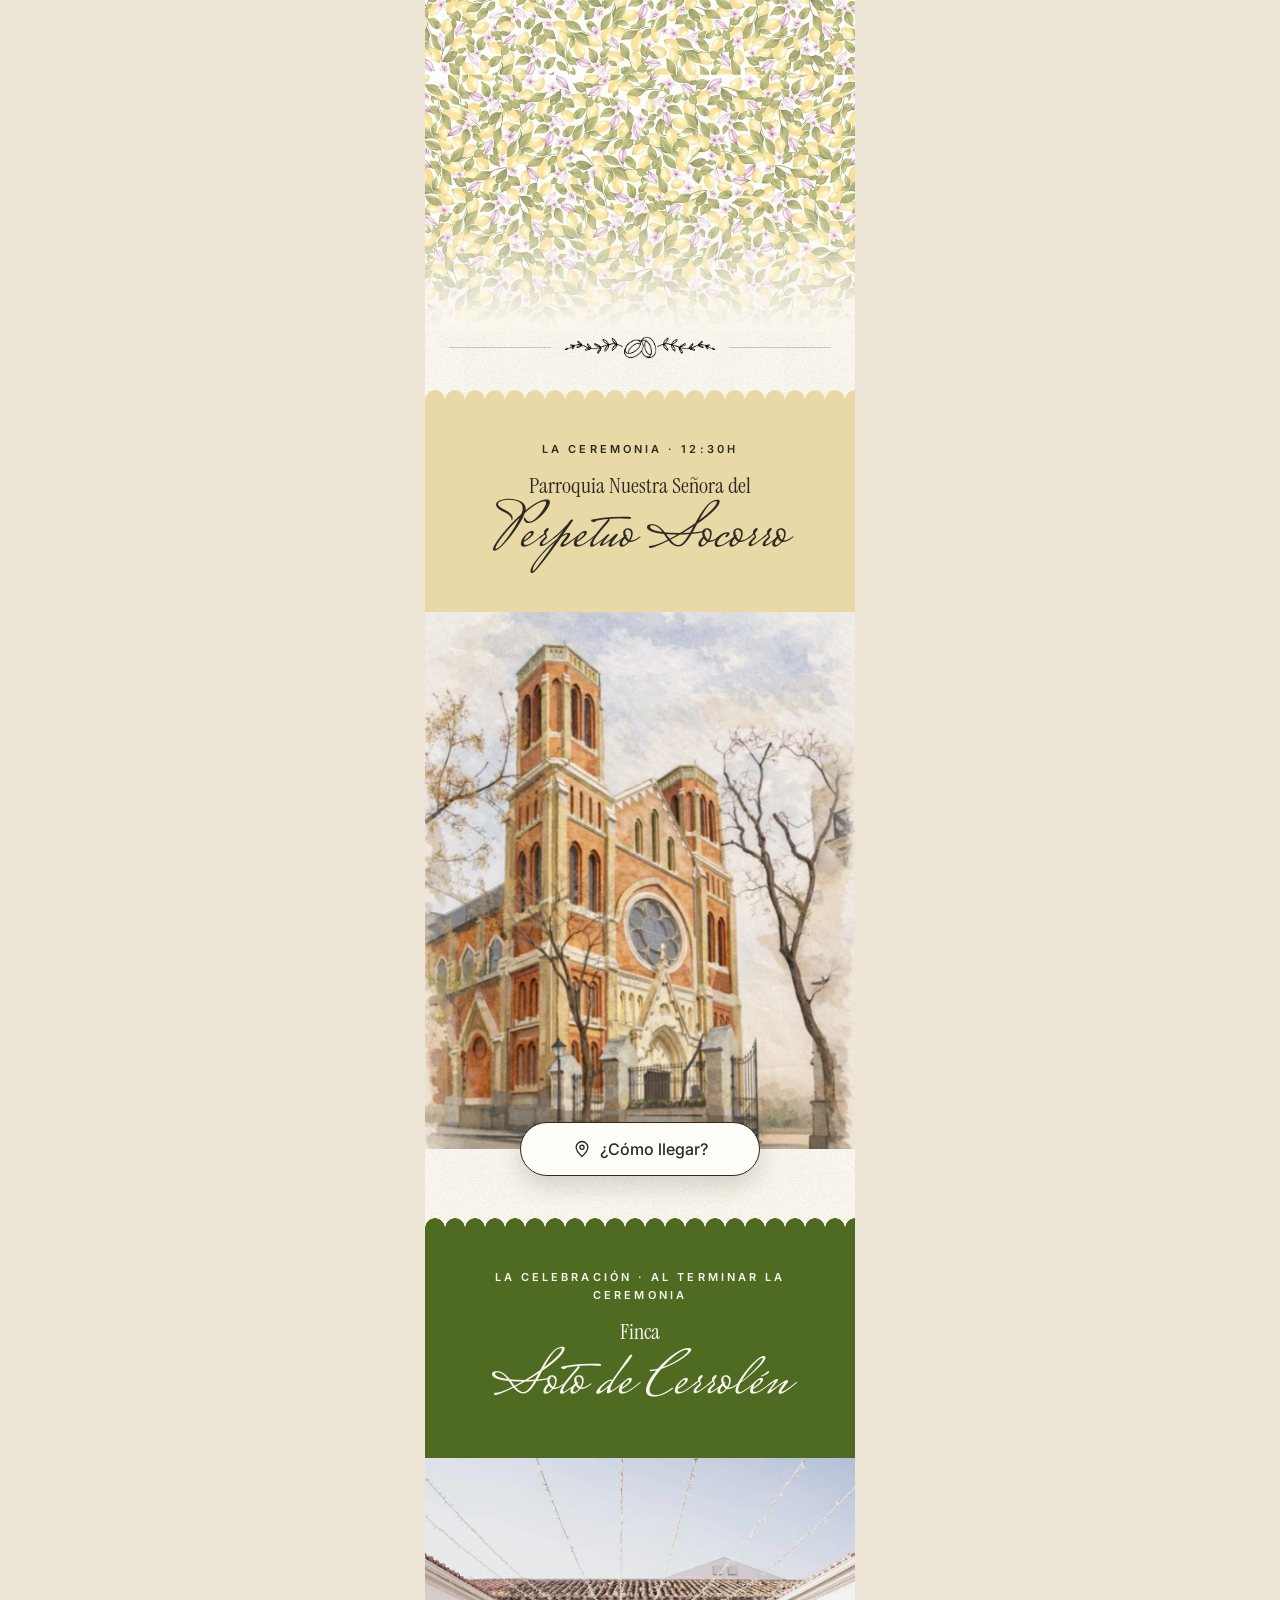
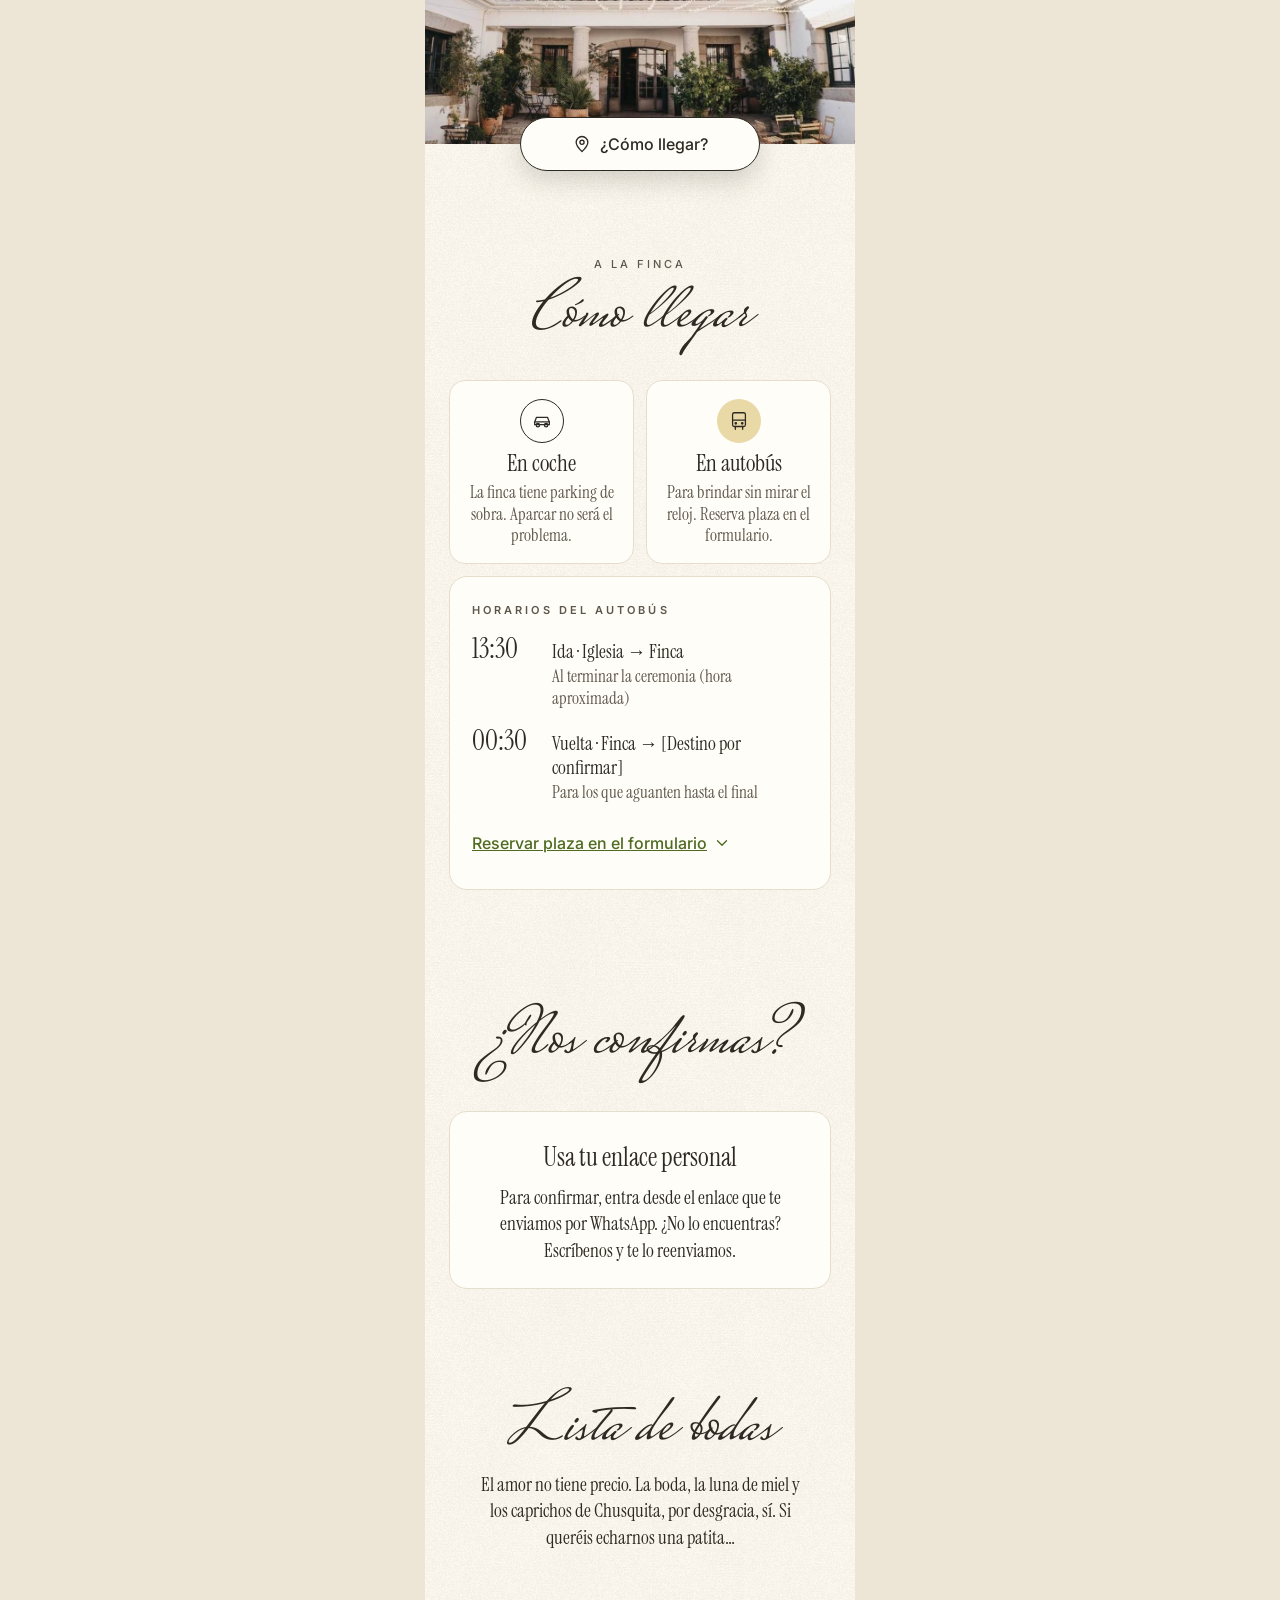
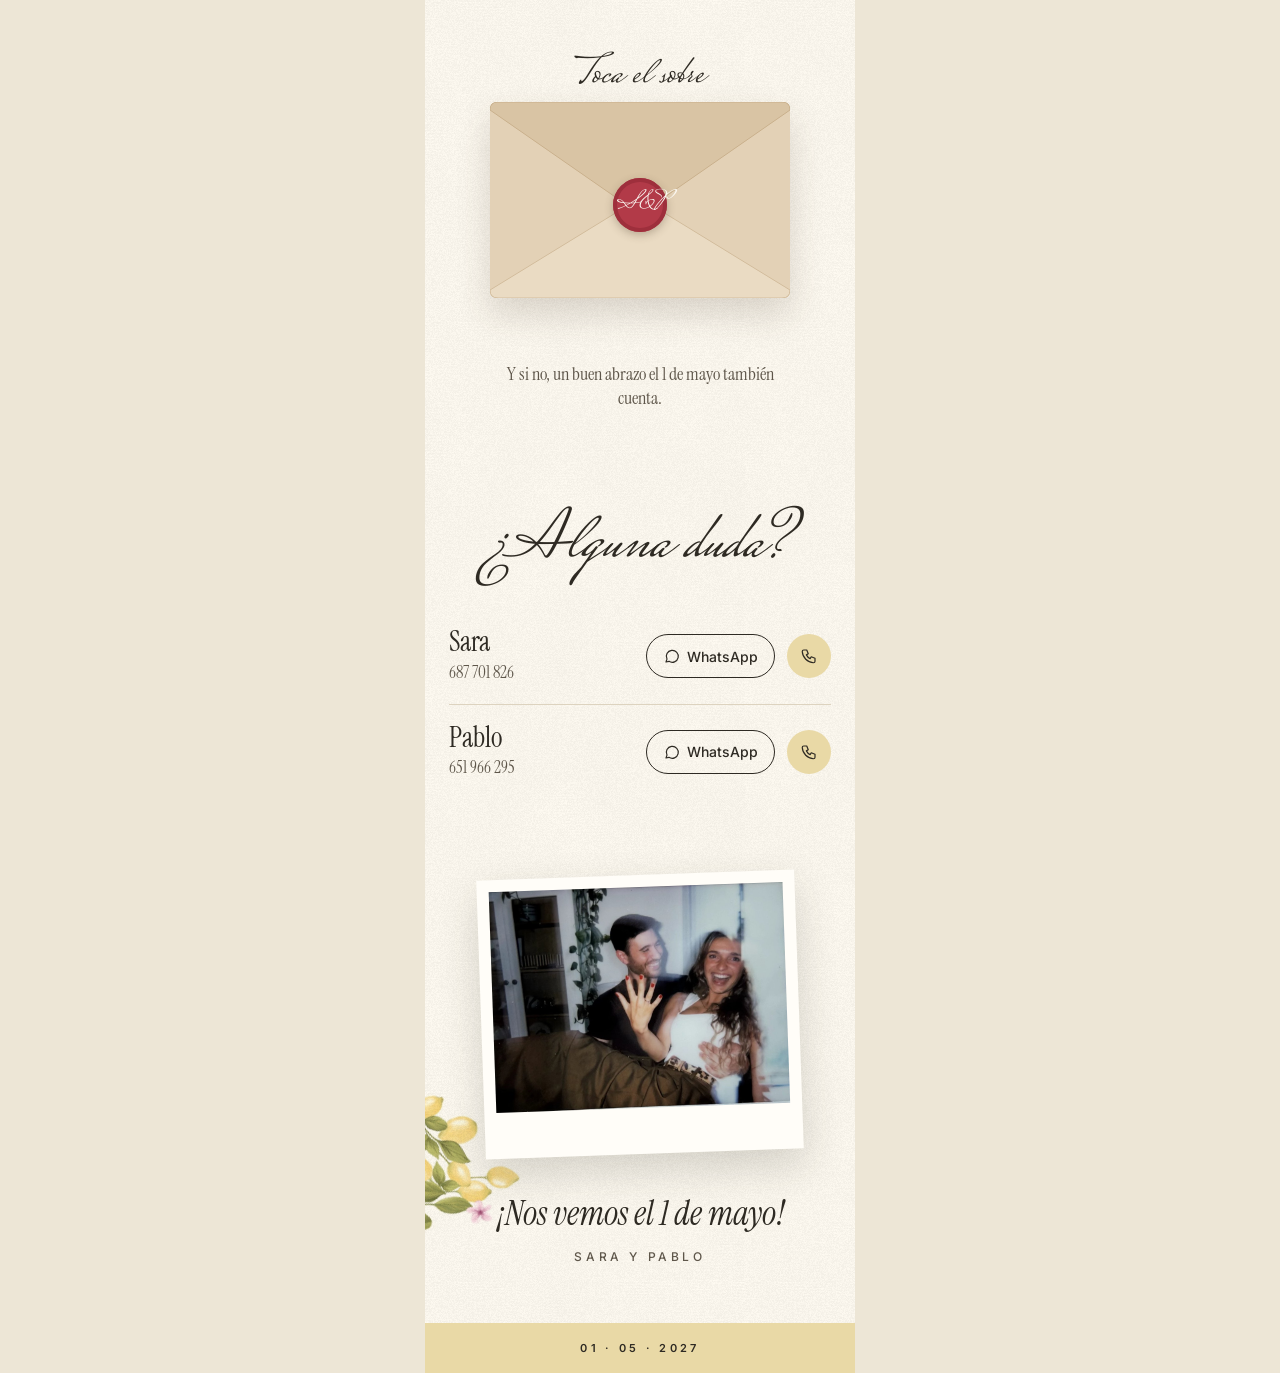
==== commit ff35e22a: "Sobre: Pablo y Chusquita salen del sobre al abrirlo La foto ya no está fija encima del sobre: espera" ====
--- a/index.html
+++ b/index.html
@@ -250,8 +250,6 @@
 <p class="texto">El amor no tiene precio. La boda, la luna de miel y los caprichos de Chusquita, por desgracia, sí. Si queréis echarnos una patita…</p>
 </div>
 
-<img class="chusquita revelar" src="img/chusquita.webp" alt="Pablo sujetando a Chusquita, que levanta una patita" width="520" height="761" loading="lazy">
-
 <div class="sobre-zona">
 <p class="toca-sobre" id="toca-sobre">Toca el sobre</p>
 <div class="sobre" id="sobre">
@@ -265,6 +263,7 @@
 <span id="copiar-texto">Copiar IBAN</span>
 </button>
 </div>
+<img class="chusquita" src="img/chusquita.webp" alt="Pablo sujetando a Chusquita, que levanta una patita" width="520" height="761" loading="lazy">
 <svg class="sobre-bolsillo" viewBox="0 0 300 196" preserveAspectRatio="none" aria-hidden="true">
 <path d="M0 8 Q0 0 8 0 L150 104 L8 196 Q0 196 0 188 Z" fill="#E3D1B6"/>
 <path d="M300 8 Q300 0 292 0 L150 104 L292 196 Q300 196 300 188 Z" fill="#E3D1B6"/>
--- a/css/estilos.css
+++ b/css/estilos.css
@@ -740,14 +740,6 @@
 
 .seccion.regalo { padding: 60px 24px 76px; overflow: clip; }
 
-/* Pablo y Chusquita, recortados, asomando por encima del sobre. */
-.chusquita {
-  display: block;
-  width: 200px;
-  height: auto;
-  margin: 28px auto -40px;
-}
-
 .sobre-zona { position: relative; width: 100%; max-width: 300px; margin: 0 auto; padding-top: 150px; }
 
 .toca-sobre {
@@ -863,12 +855,28 @@
   -webkit-tap-highlight-color: transparent;
 }
 
+/* Pablo y Chusquita esperan dentro del sobre; al abrirlo salen por arriba y se quedan a un lado. */
+.chusquita {
+  position: absolute;
+  left: calc(50% - 60px);
+  top: 20px;
+  width: 120px;
+  height: auto;
+  max-width: none;
+  z-index: 2;
+  opacity: 0;
+  transform-origin: 50% 100%;
+  pointer-events: none;
+}
+
+.sobre.abierto .chusquita { animation: salir-chusquita 1.5s cubic-bezier(.3, .9, .4, 1) 1.3s both; }
+
 .sobre.abierto .sobre-solapa { transform: rotateX(180deg); z-index: 1; }
 .sobre.abierto .sobre-carta { transform: translateY(-150px); }
 .sobre.abierto .sello { opacity: 0; }
 
 .regalo-nota {
-  margin: 36px auto 0;
+  margin: 64px auto 0;
   max-width: 300px;
   text-align: center;
   font-size: 18px;
@@ -969,6 +977,13 @@
 @keyframes mecer { 0%, 100% { transform: rotate(14deg); } 50% { transform: rotate(11deg); } }
 @keyframes mecer2 { 0%, 100% { transform: rotate(196deg); } 50% { transform: rotate(199deg); } }
 @keyframes latido { 0%, 100% { transform: translateX(-50%) scale(1); } 50% { transform: translateX(-50%) scale(1.07); } }
+@keyframes salir-chusquita {
+  0% { opacity: 0; z-index: 2; transform: translate(0, 40px) scale(.5) rotate(0deg); }
+  15% { opacity: 1; }
+  45% { z-index: 2; transform: translate(110px, -120px) scale(.85) rotate(-6deg); }
+  46% { z-index: 6; }
+  100% { opacity: 1; z-index: 6; transform: translate(115px, 40px) scale(1) rotate(8deg); }
+}
 @keyframes estallido {
   from { transform: translateY(0) scale(.4) rotate(0deg); opacity: 1; }
   to { transform: translateY(-84px) scale(1) rotate(140deg); opacity: 0; }
@@ -979,4 +994,5 @@
   .entra, .rama-1, .rama-2, .sello, .desliza svg, .historia-sigue svg { animation: none !important; }
   .js .revelar { opacity: 1; transform: none; transition: none; }
   .capitulo, .capitulo-imagen img, .capitulo-texto, .capitulo-final { transition: none !important; }
-}
+  .sobre.abierto .chusquita { animation: none; opacity: 1; z-index: 6; transform: translate(115px, 40px) rotate(8deg); }
+}
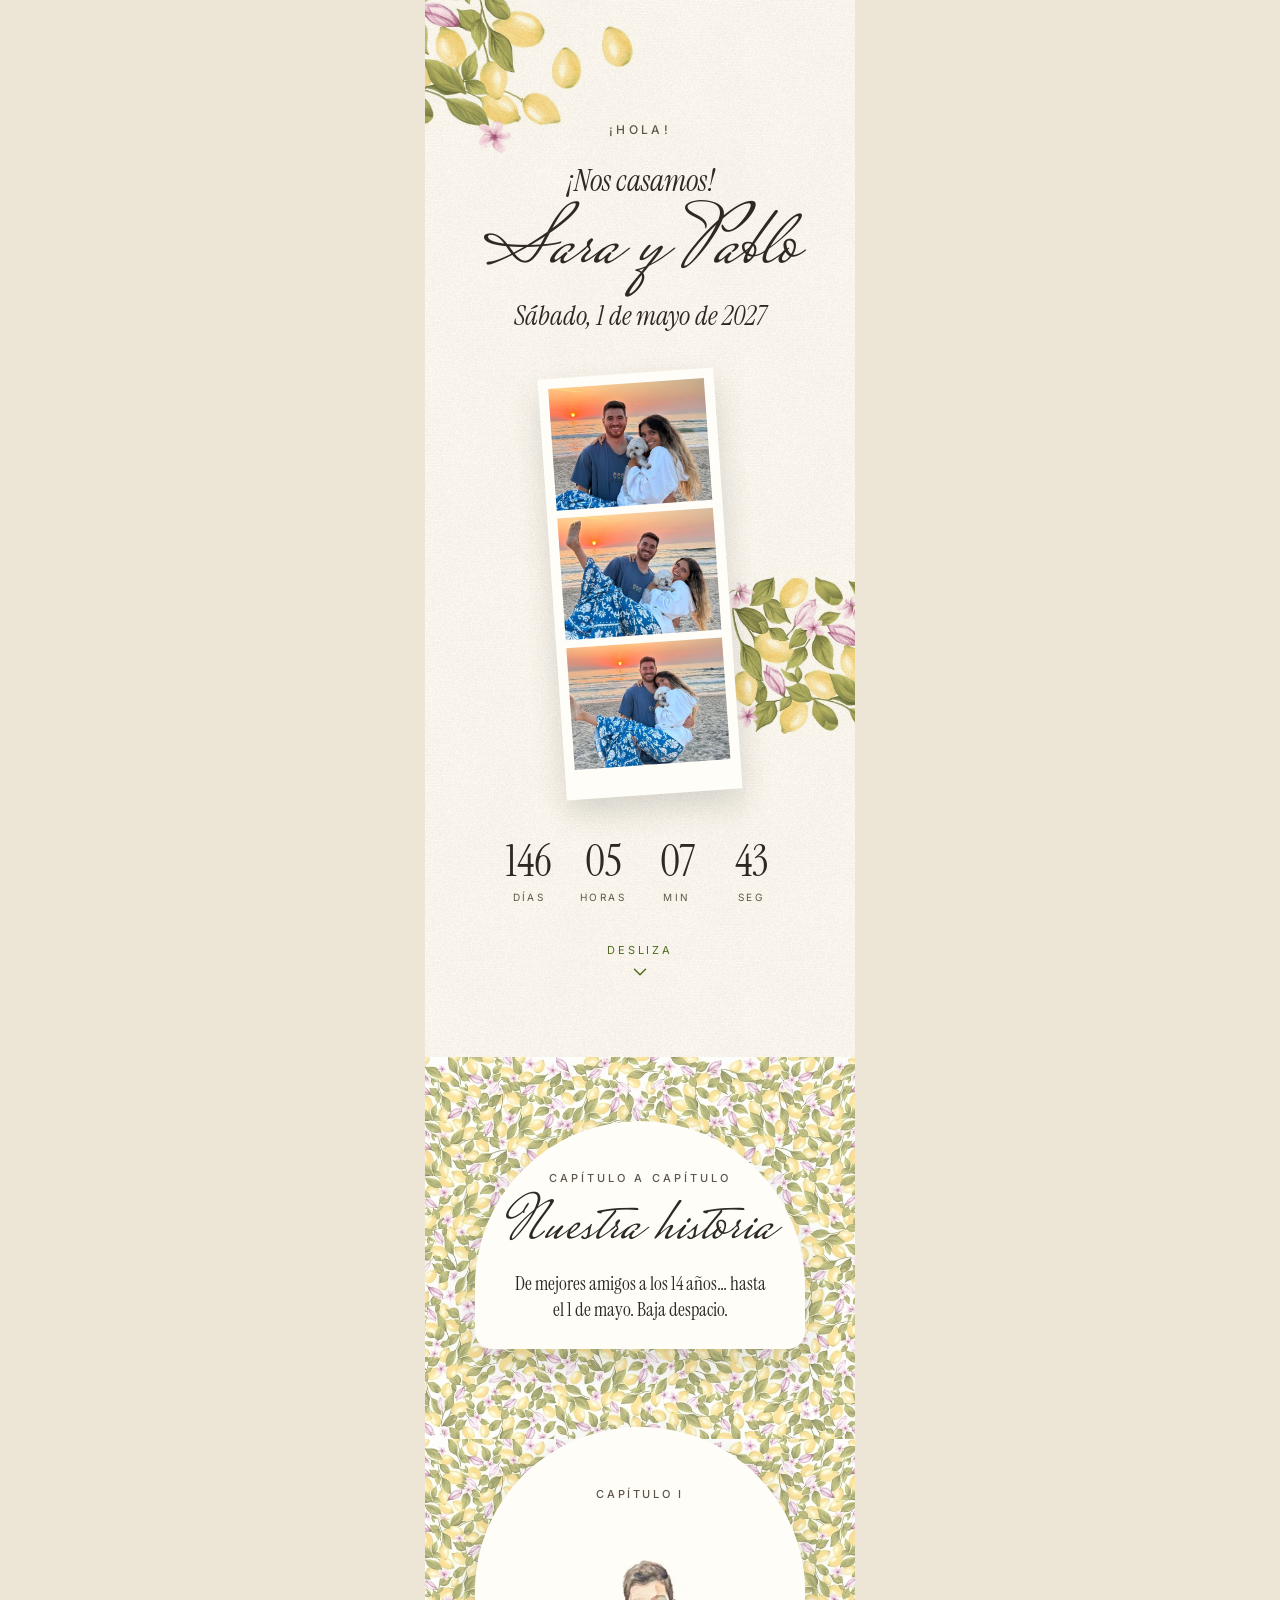
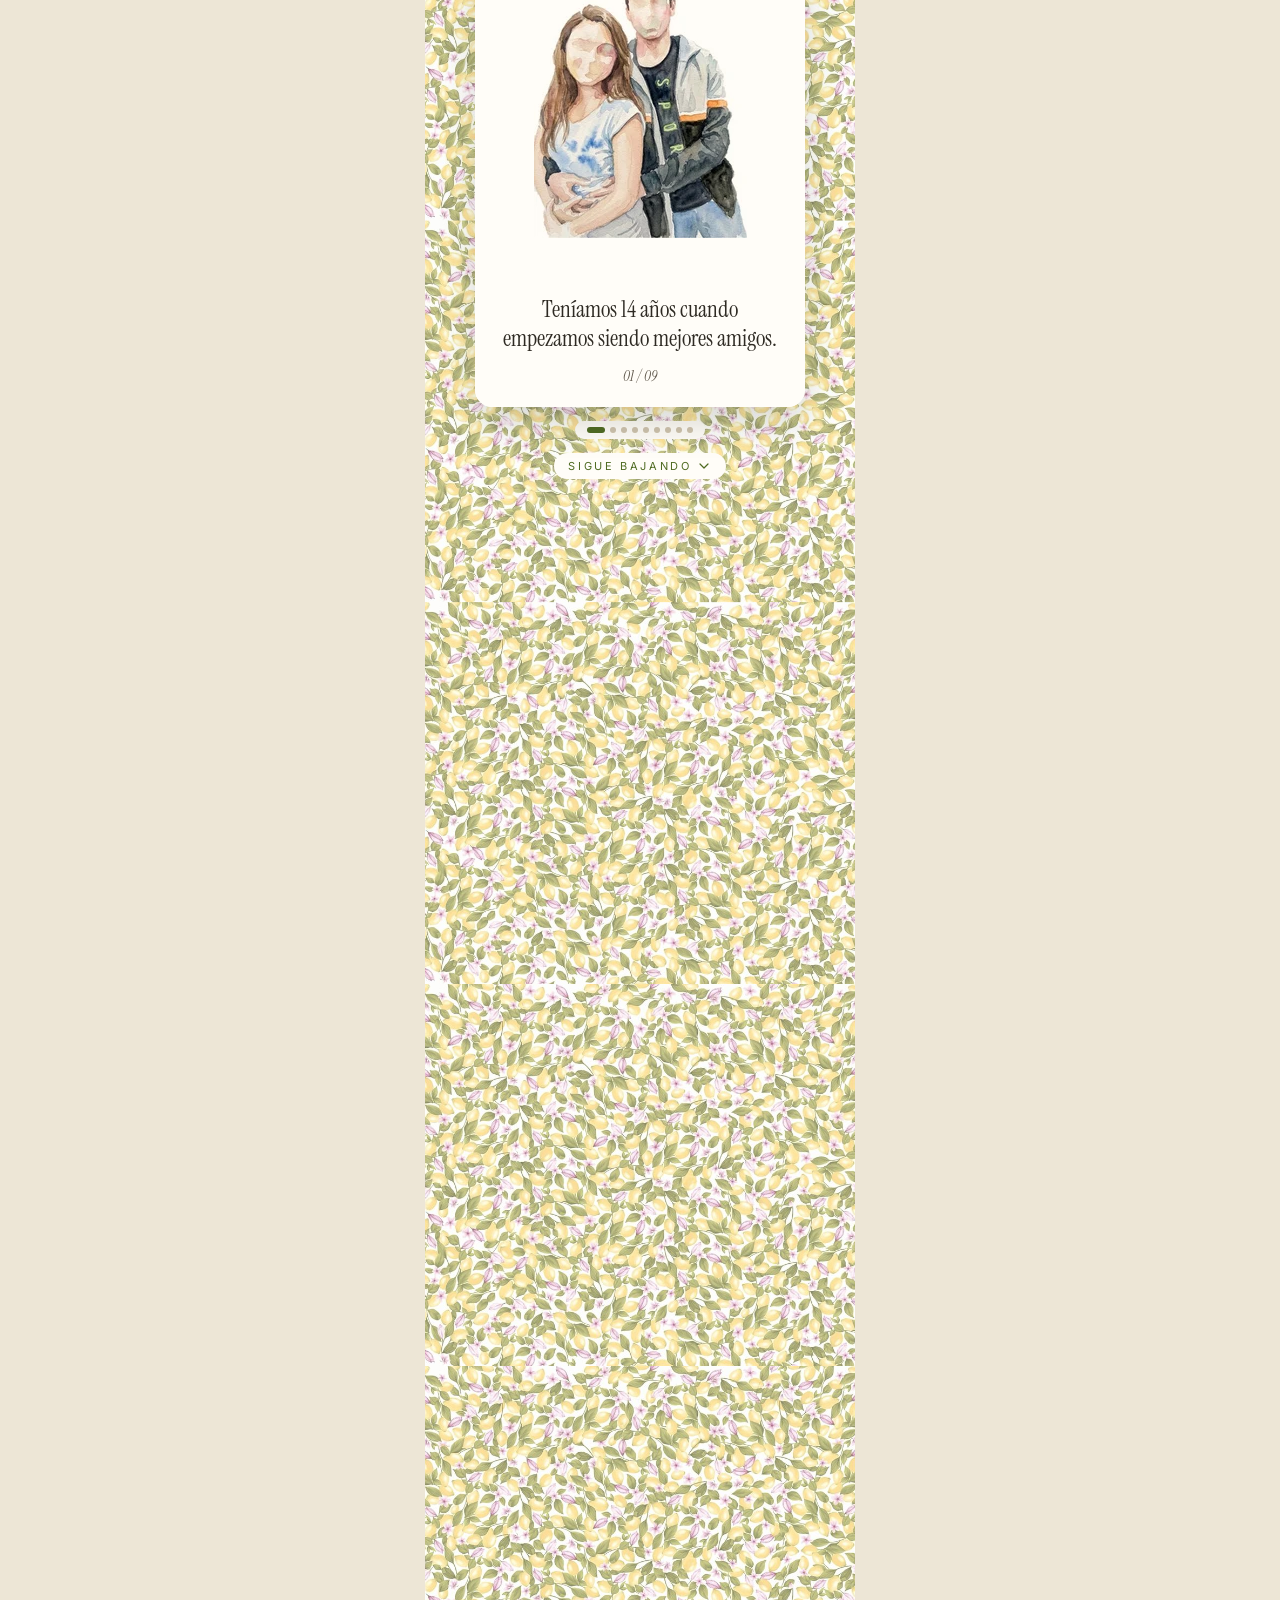
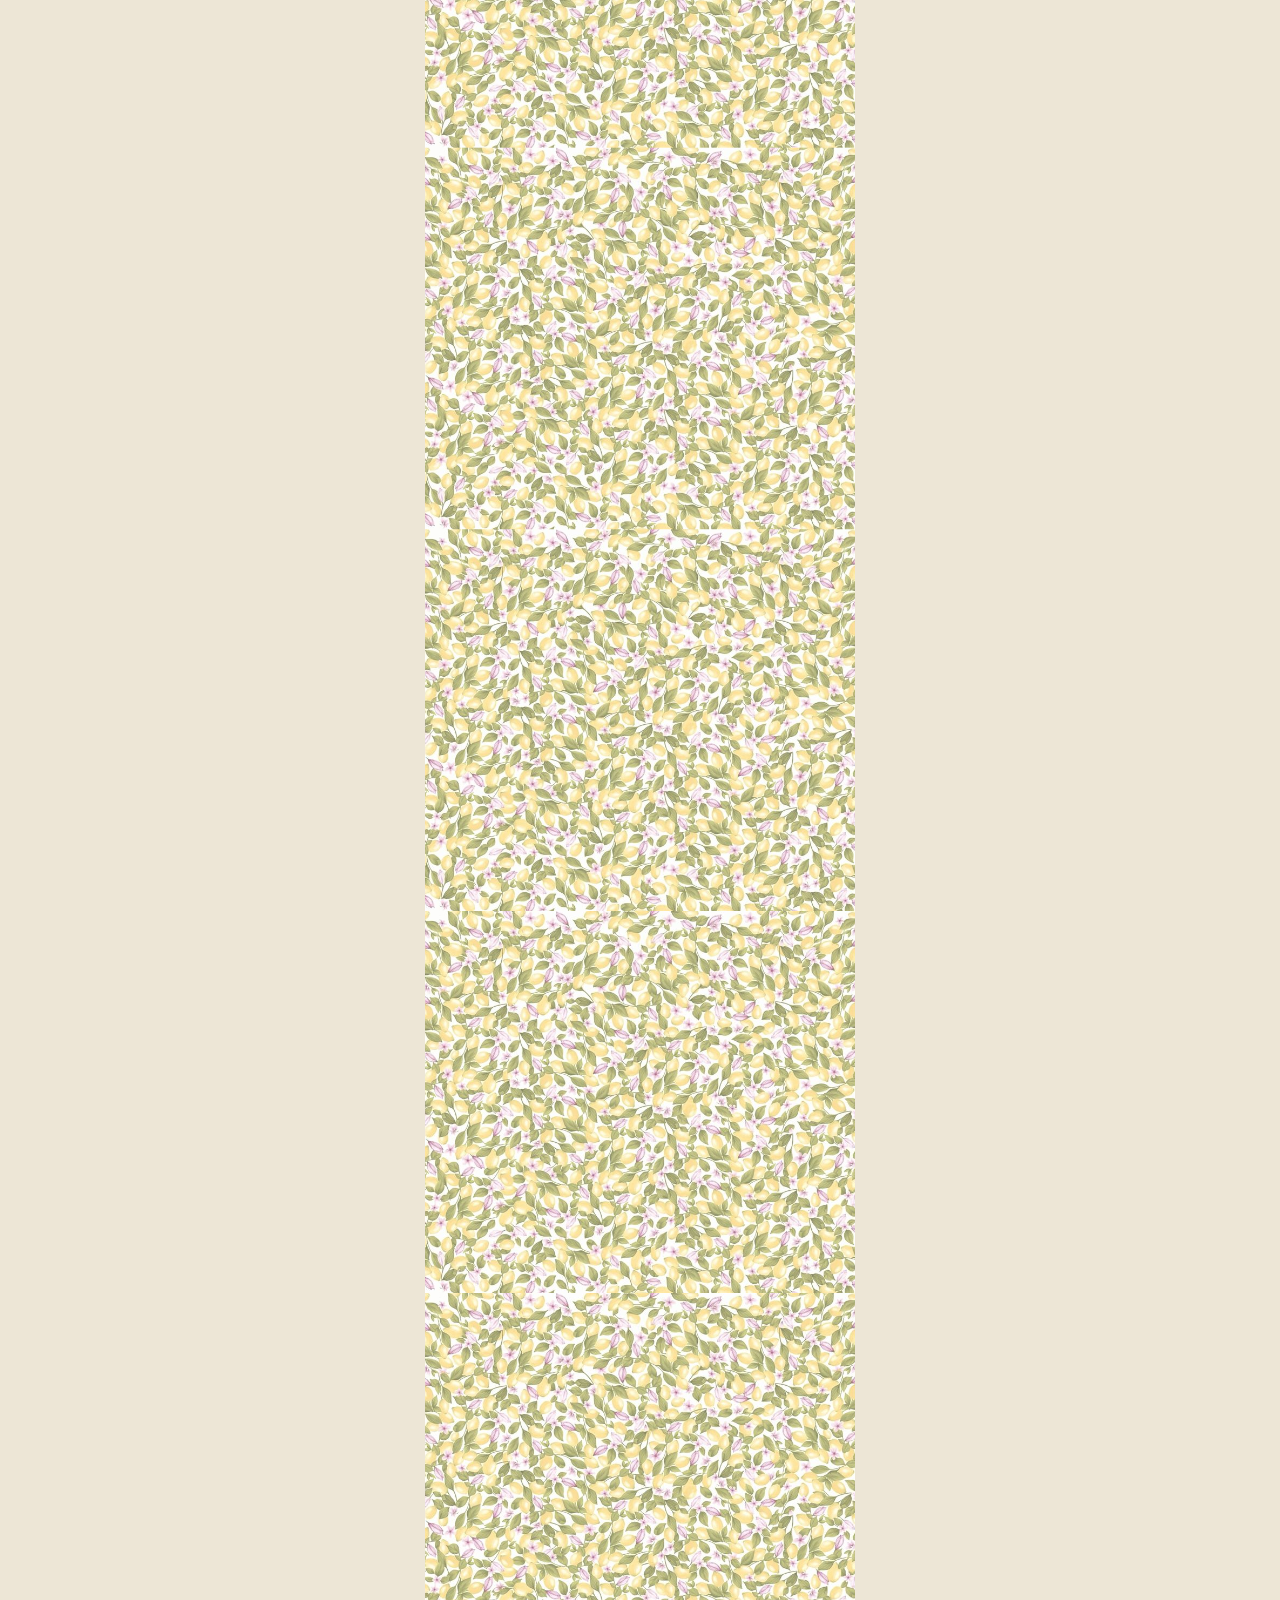
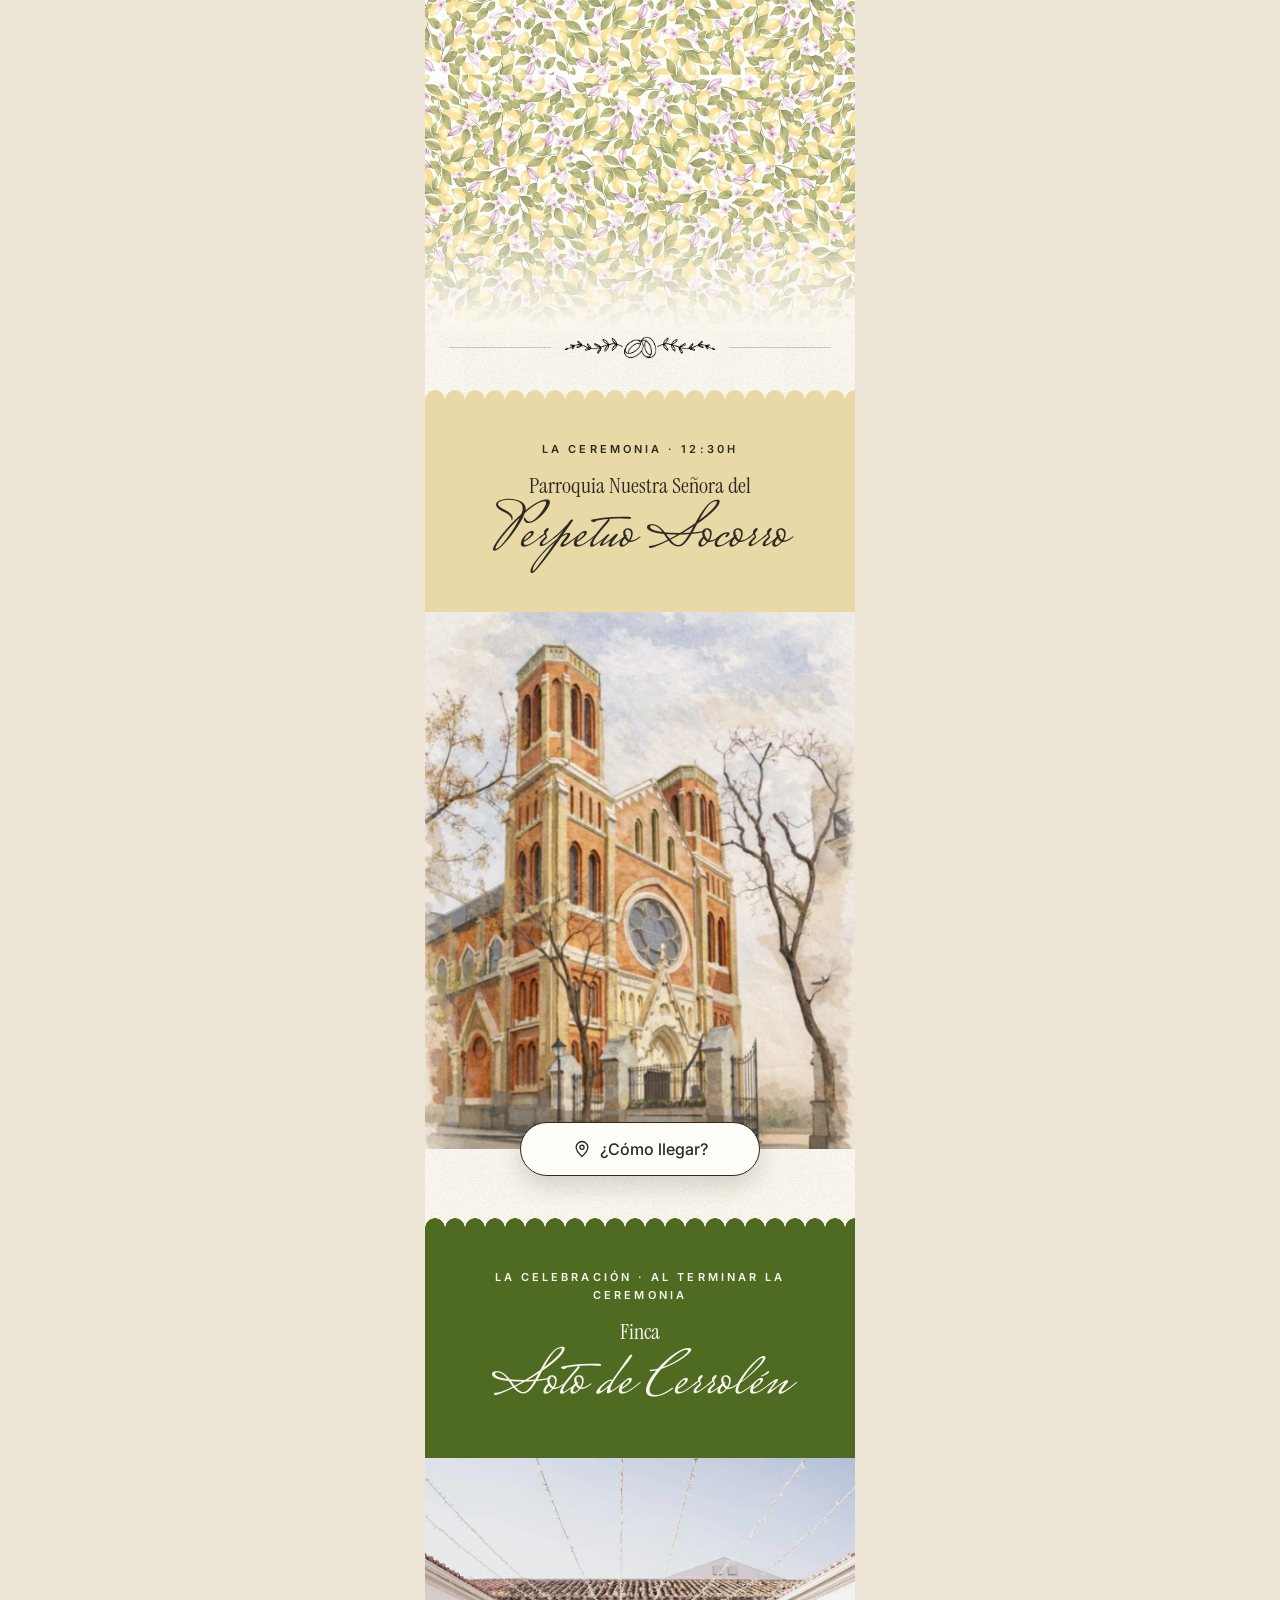
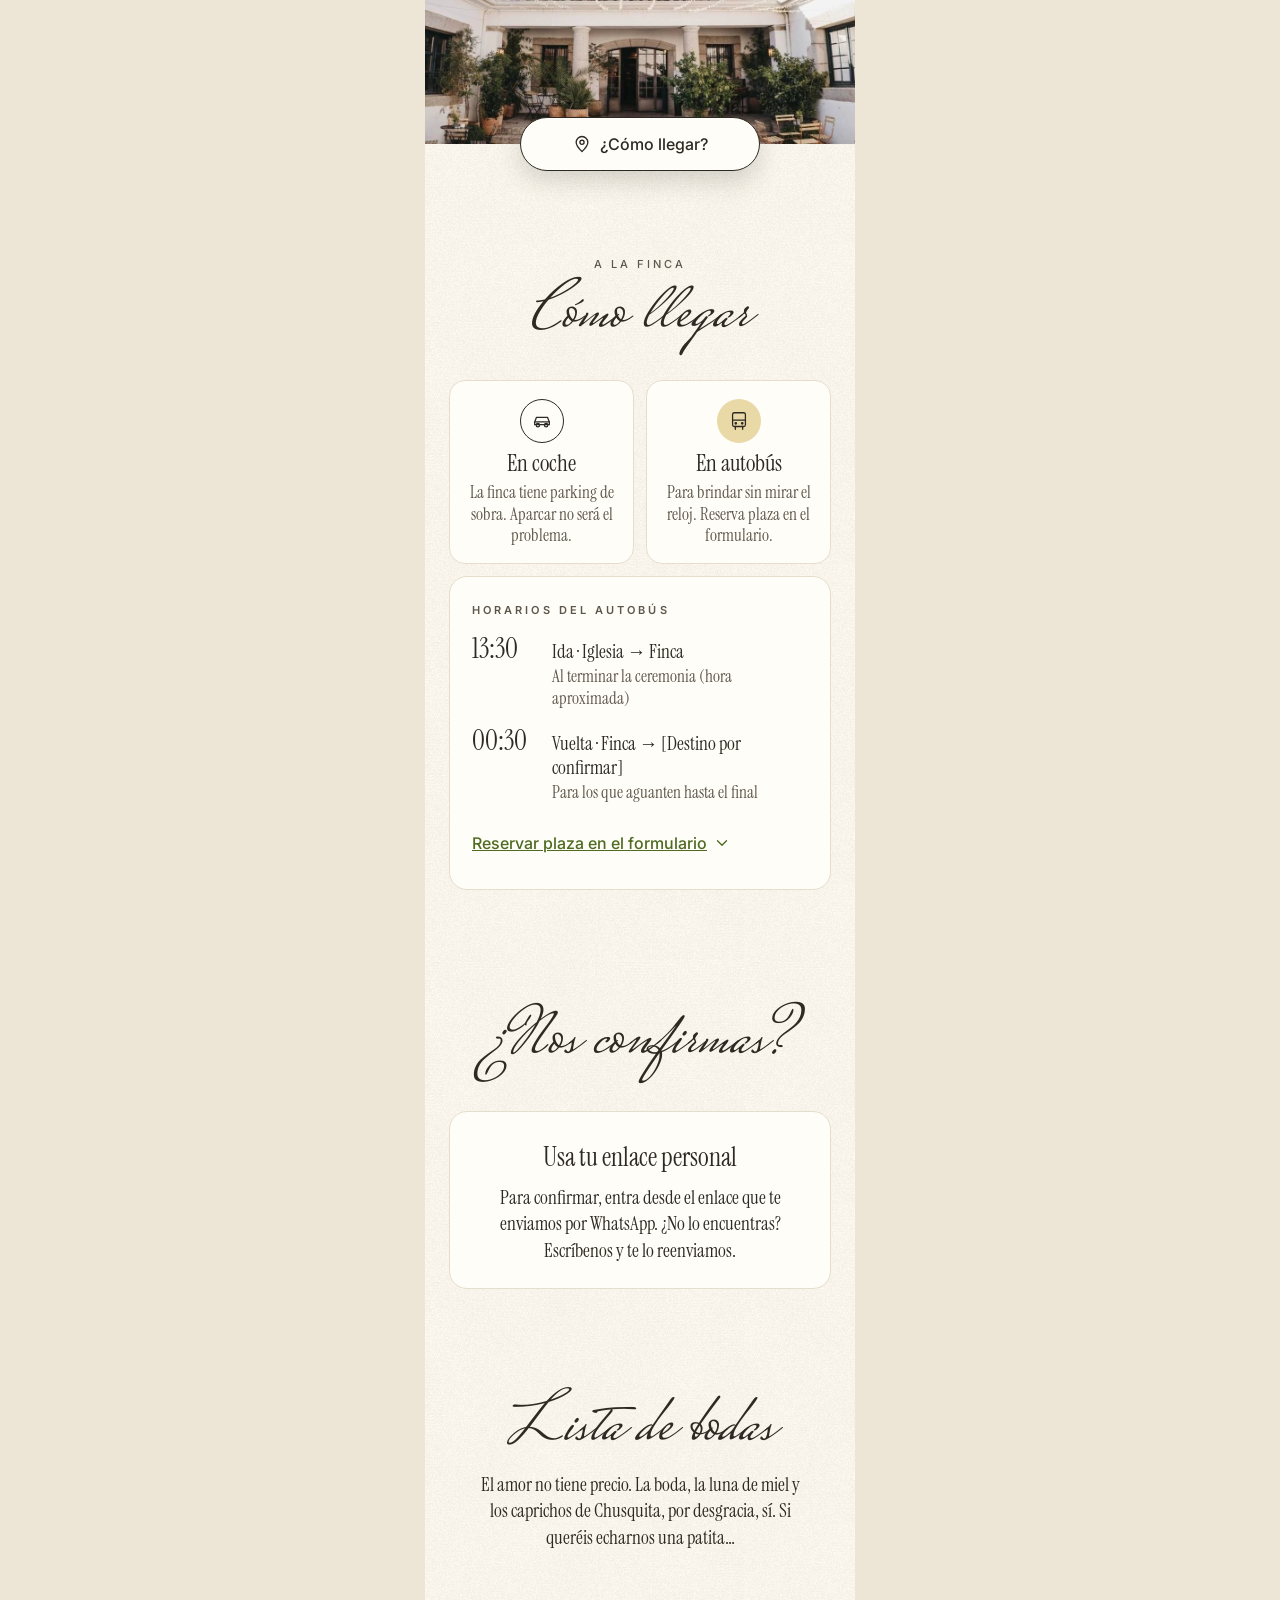
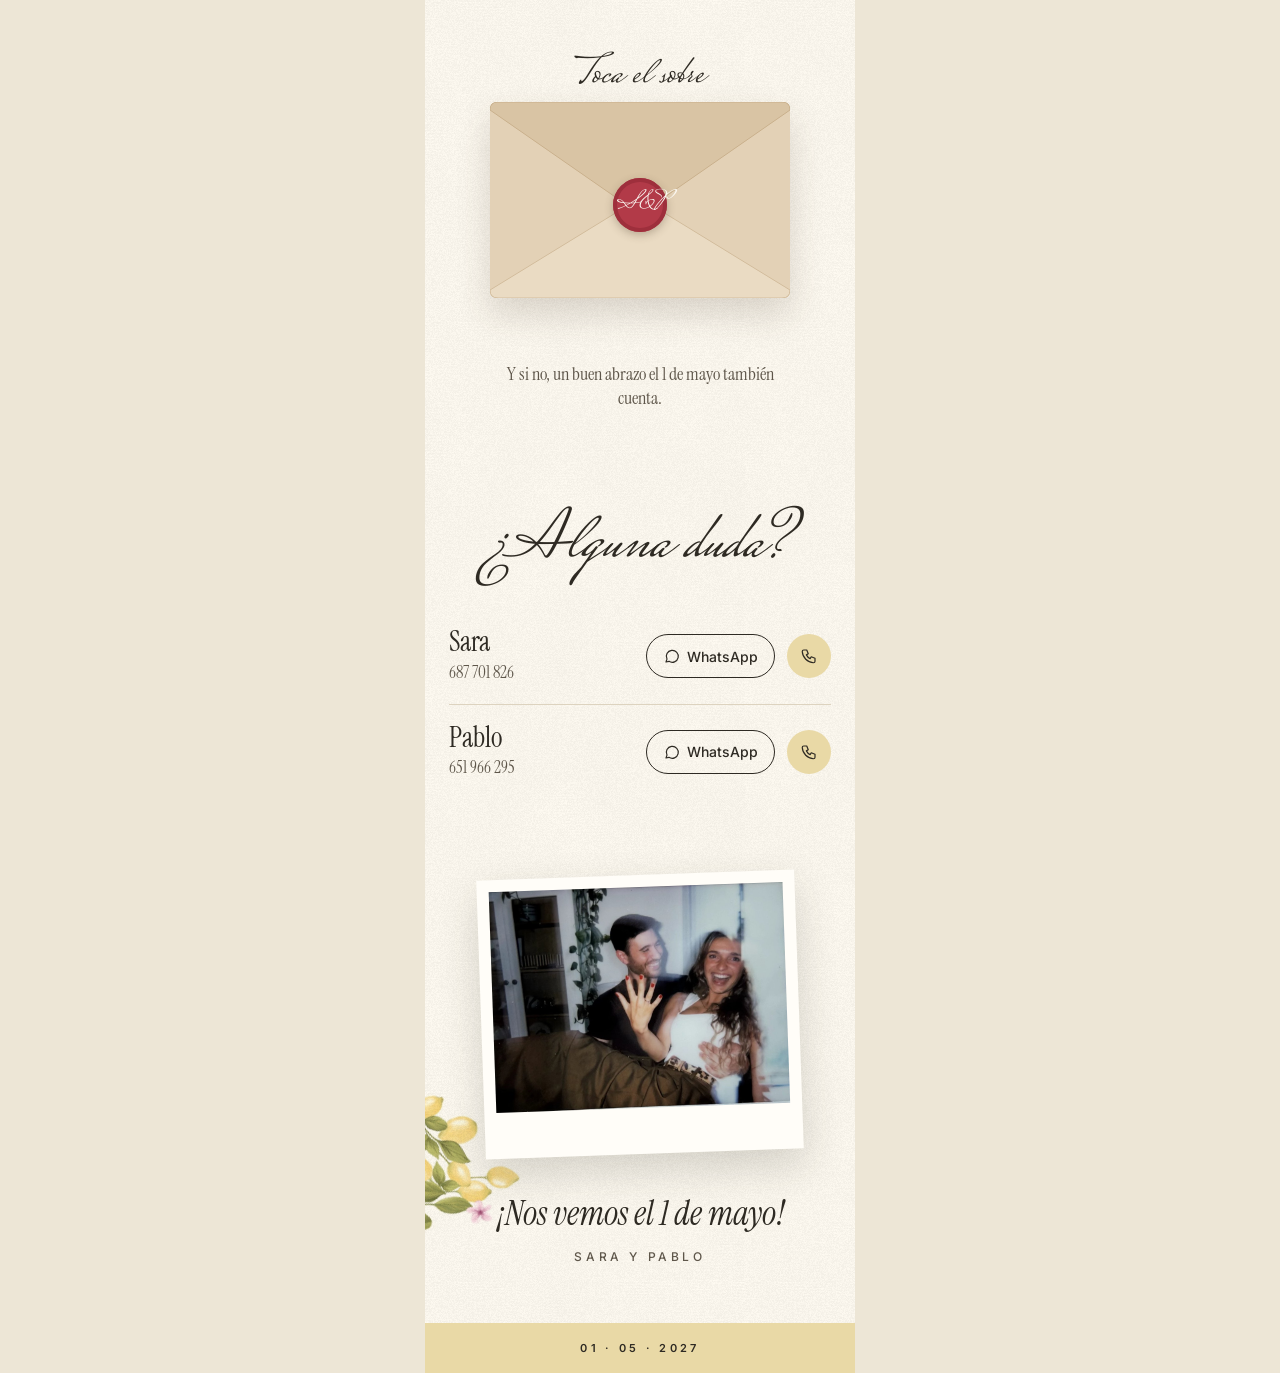
==== commit 6b7e20ba: "Publicación: versionar CSS y JS para evitar la caché del móvil Co-Authored-By: Claude Opus 5.5 <nore" ====
--- a/index.html
+++ b/index.html
@@ -18,10 +18,10 @@
 <link rel="preconnect" href="https://fonts.googleapis.com">
 <link rel="preconnect" href="https://fonts.gstatic.com" crossorigin>
 <link href="https://fonts.googleapis.com/css2?family=Inter:wght@400;500;600&amp;family=Instrument+Serif:ital@0;1&amp;family=Mrs+Saint+Delafield&amp;display=swap" rel="stylesheet">
-<link rel="stylesheet" href="css/estilos.css">
+<link rel="stylesheet" href="css/estilos.css?v=mvwk9dkq">
 <script>document.documentElement.classList.add('js');</script>
-<script src="js/invitados.js" defer></script>
-<script src="js/app.js" defer></script>
+<script src="js/invitados.js?v=mvwk9dkq" defer></script>
+<script src="js/app.js?v=mvwk9dkq" defer></script>
 </head>
 <body>
 <main class="pagina">
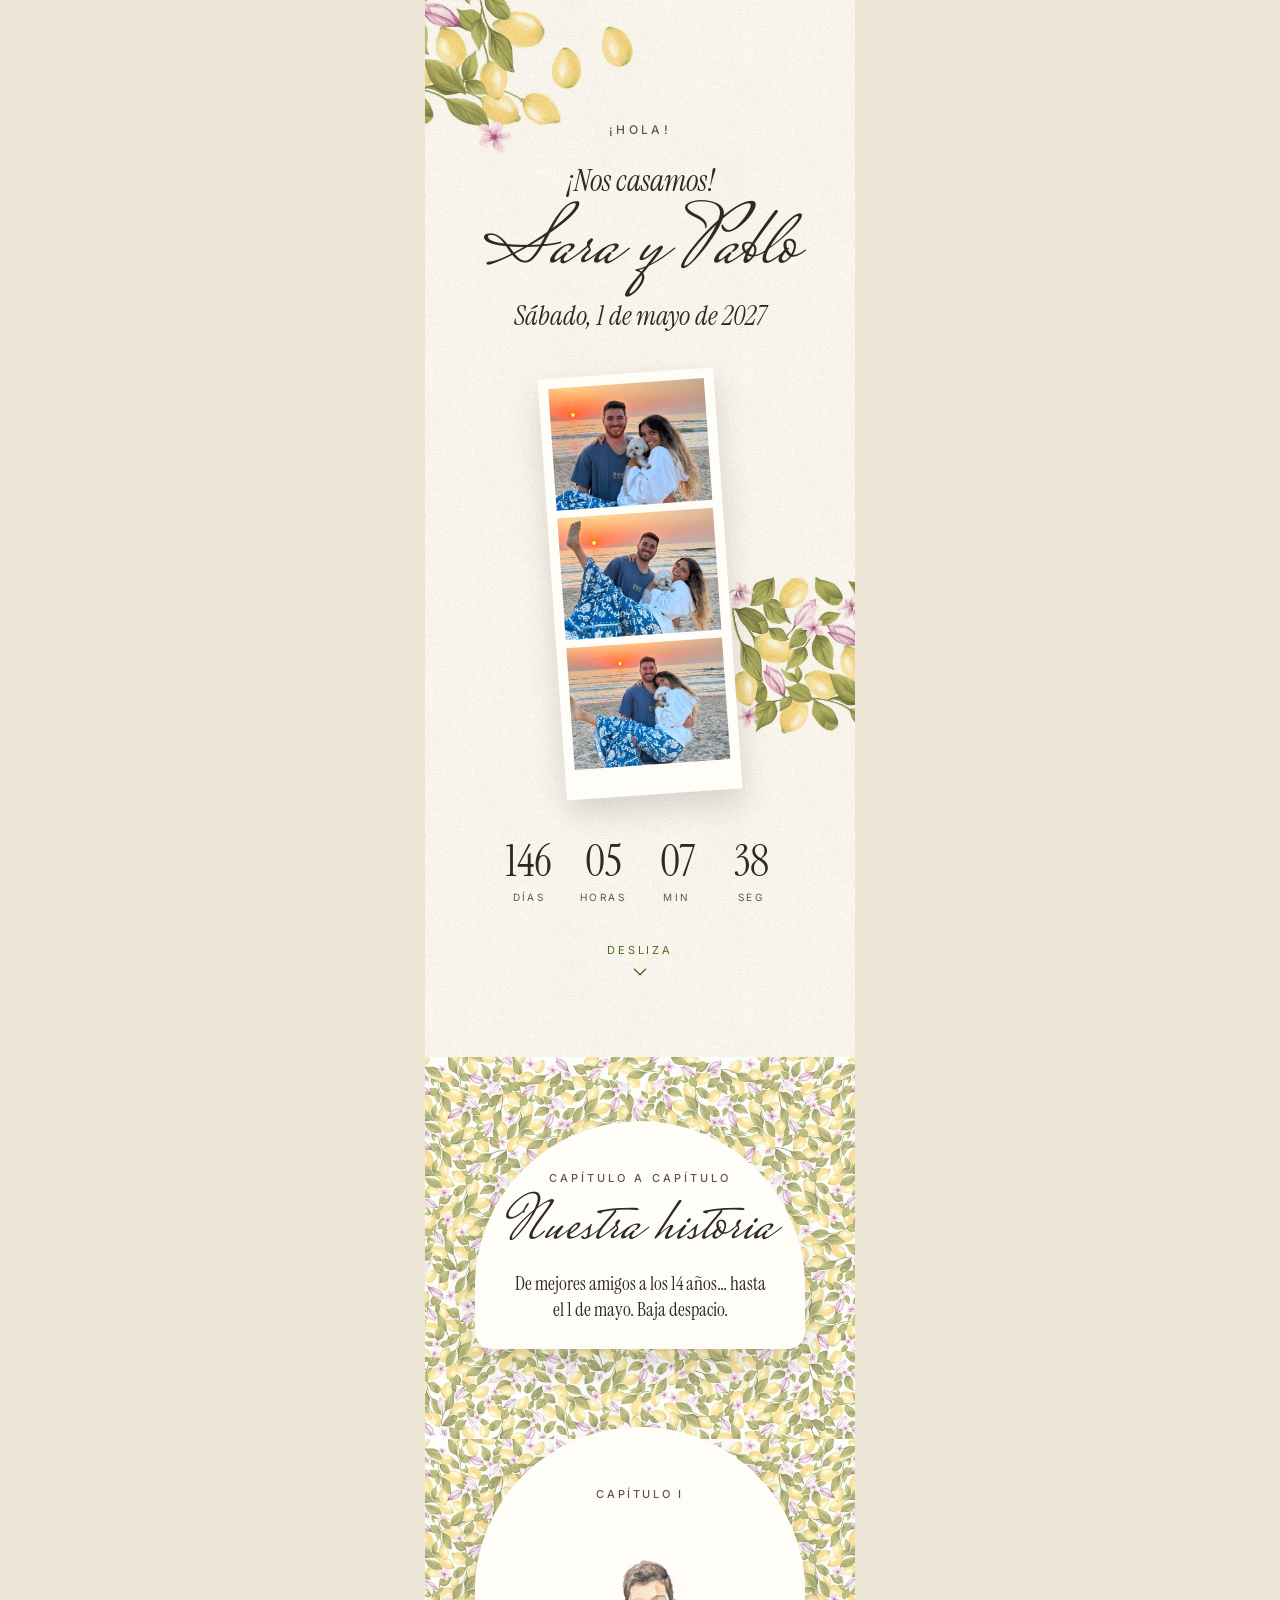
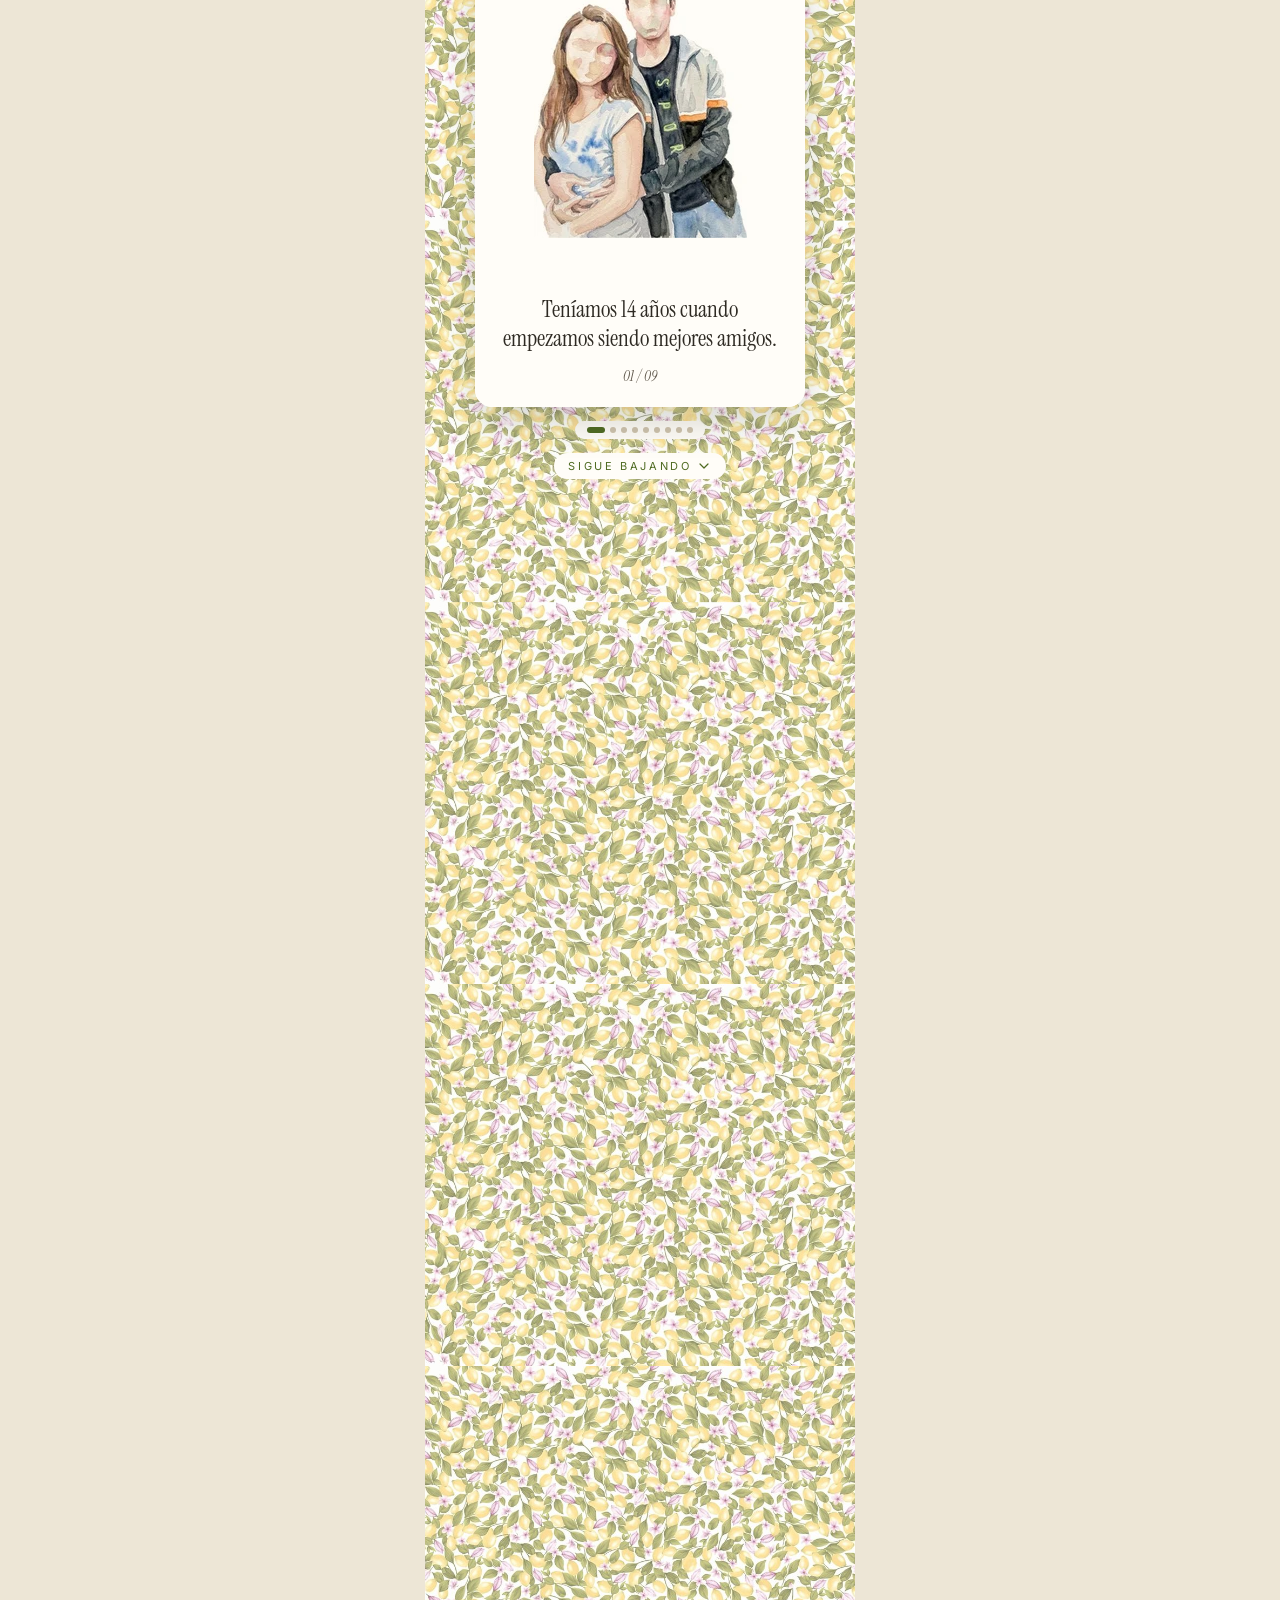
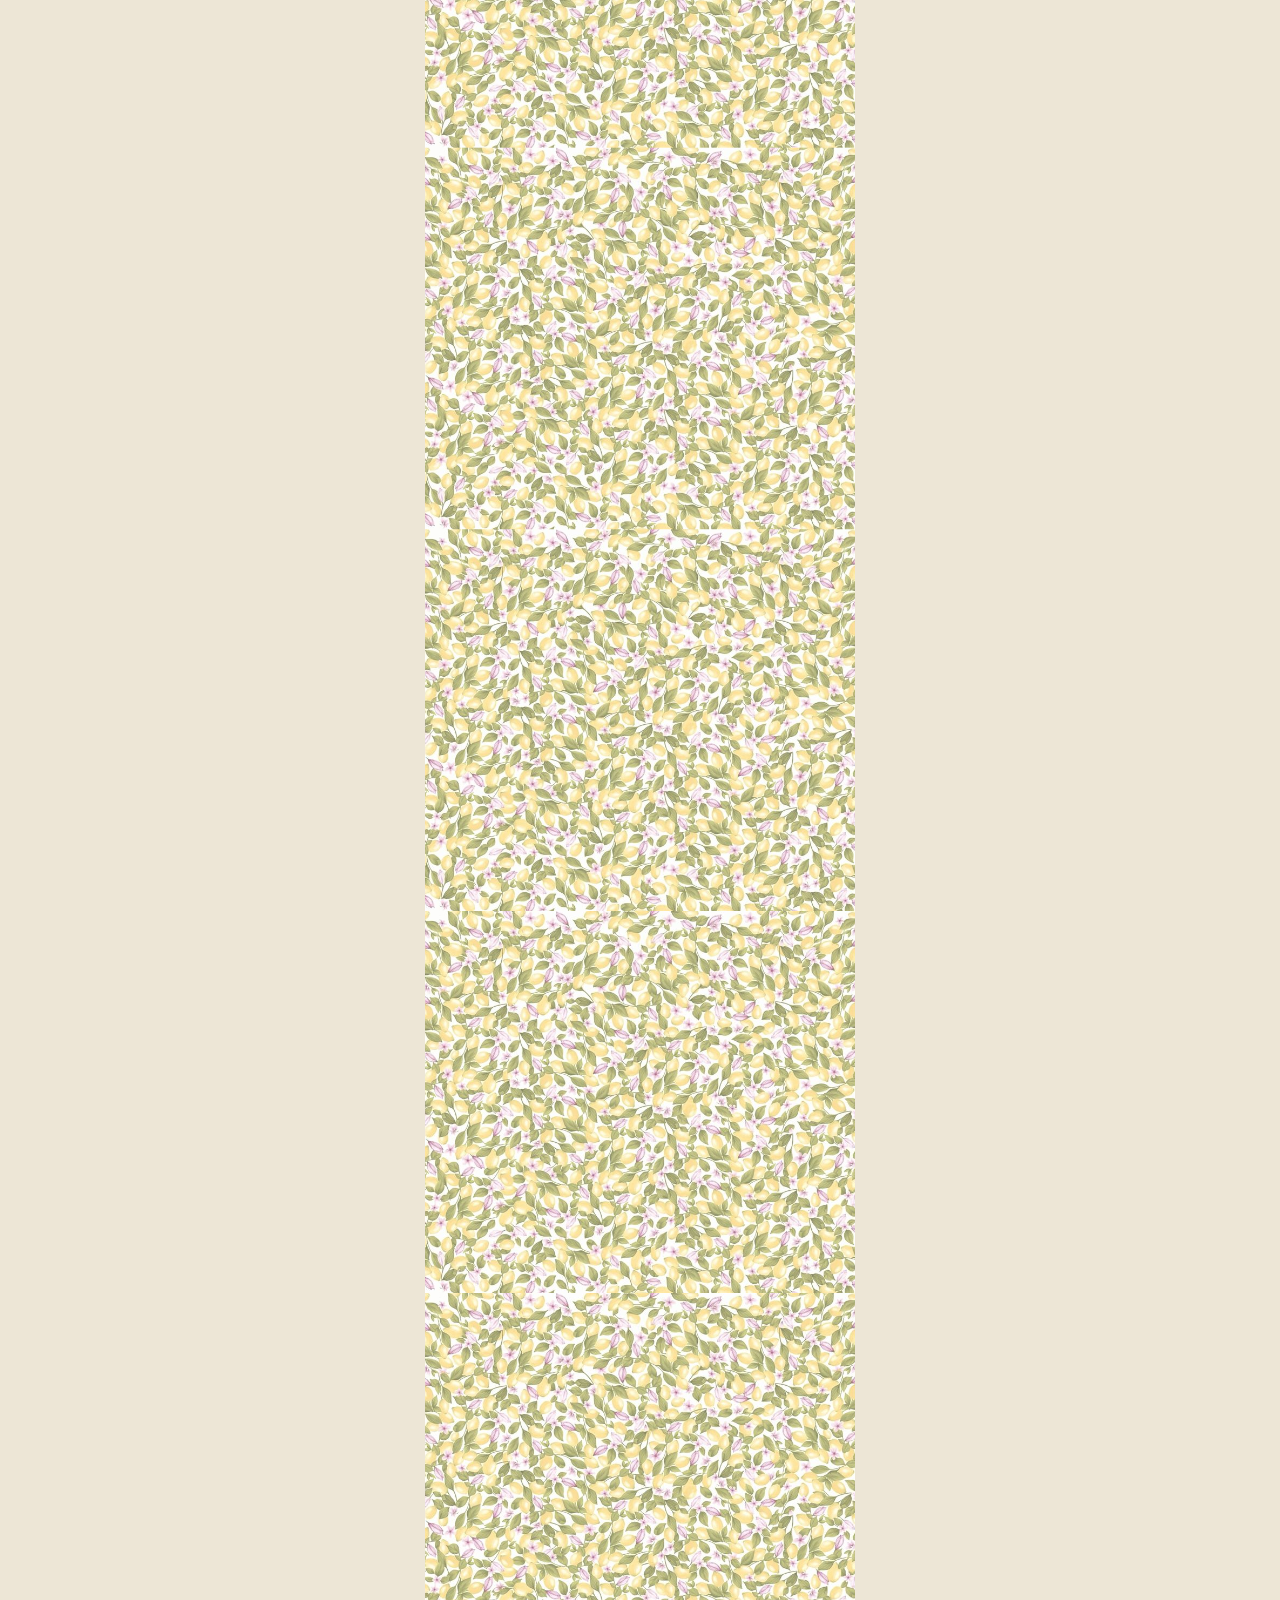
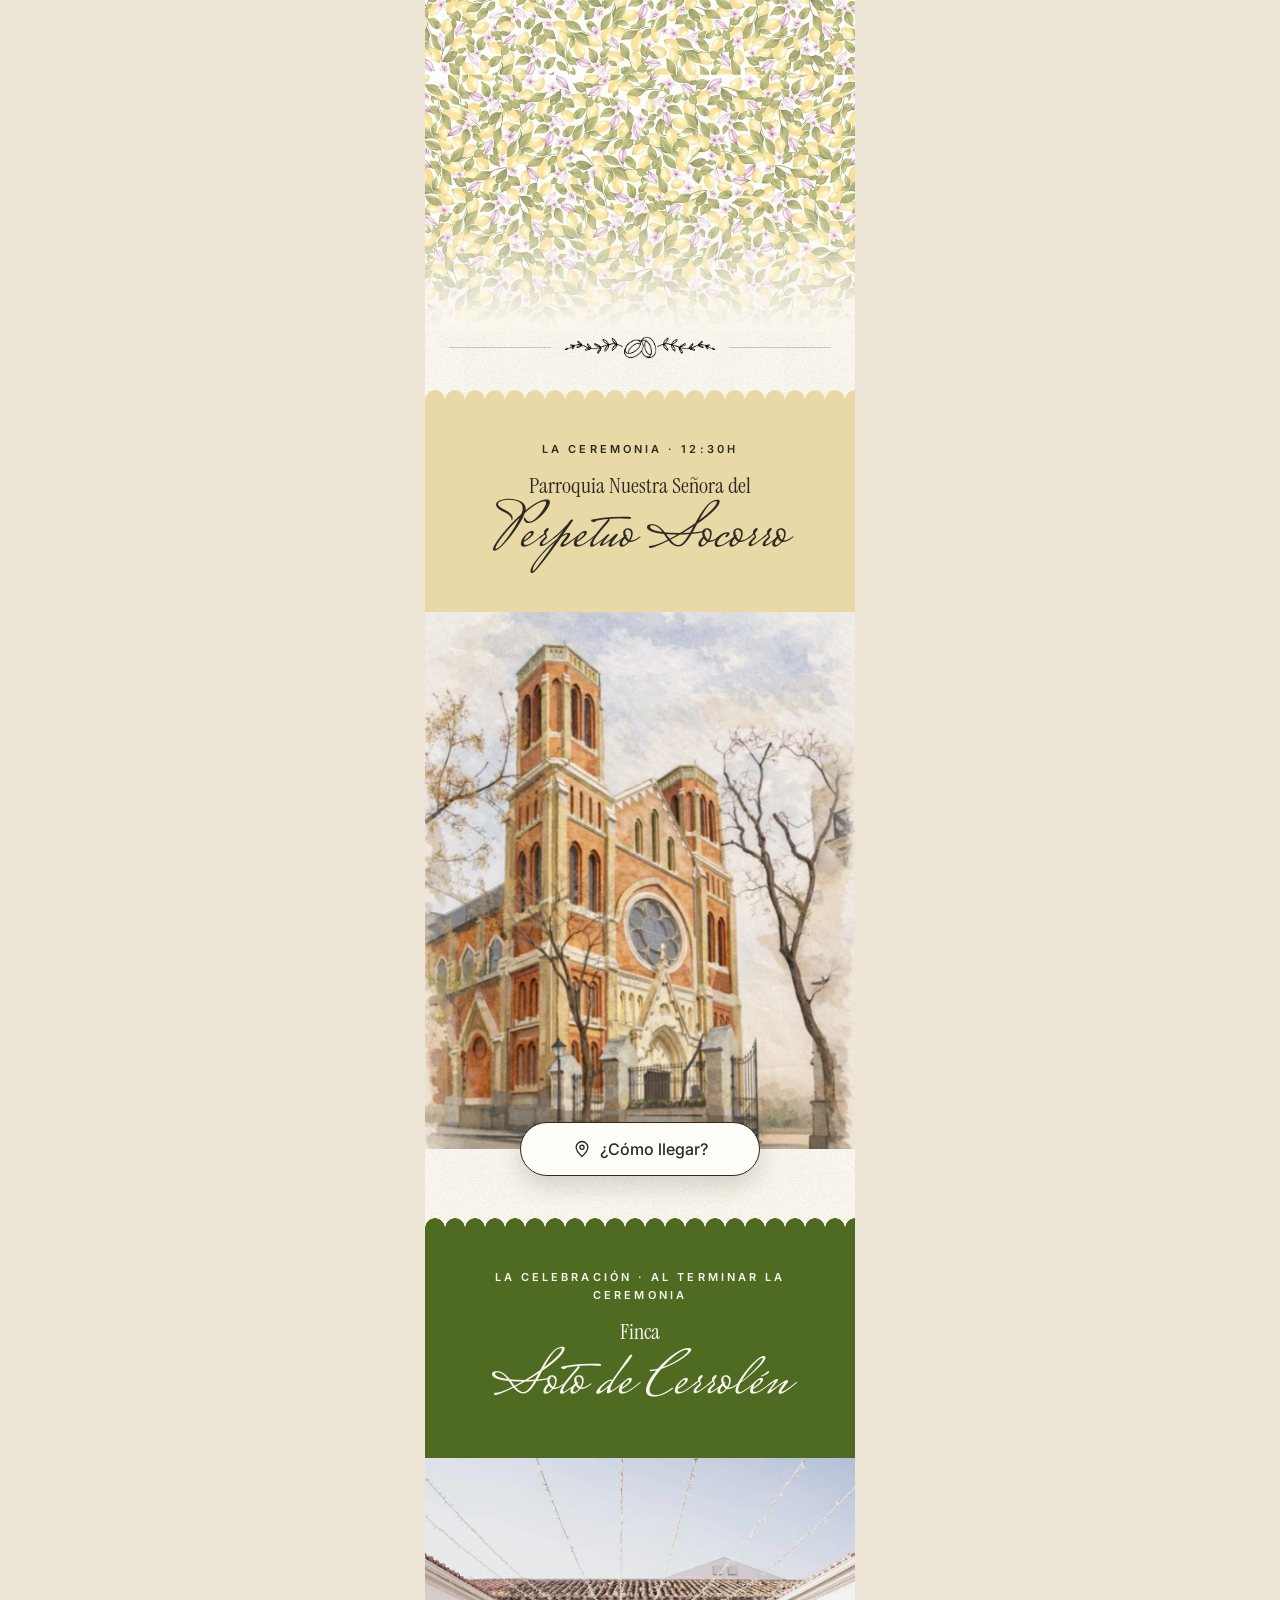
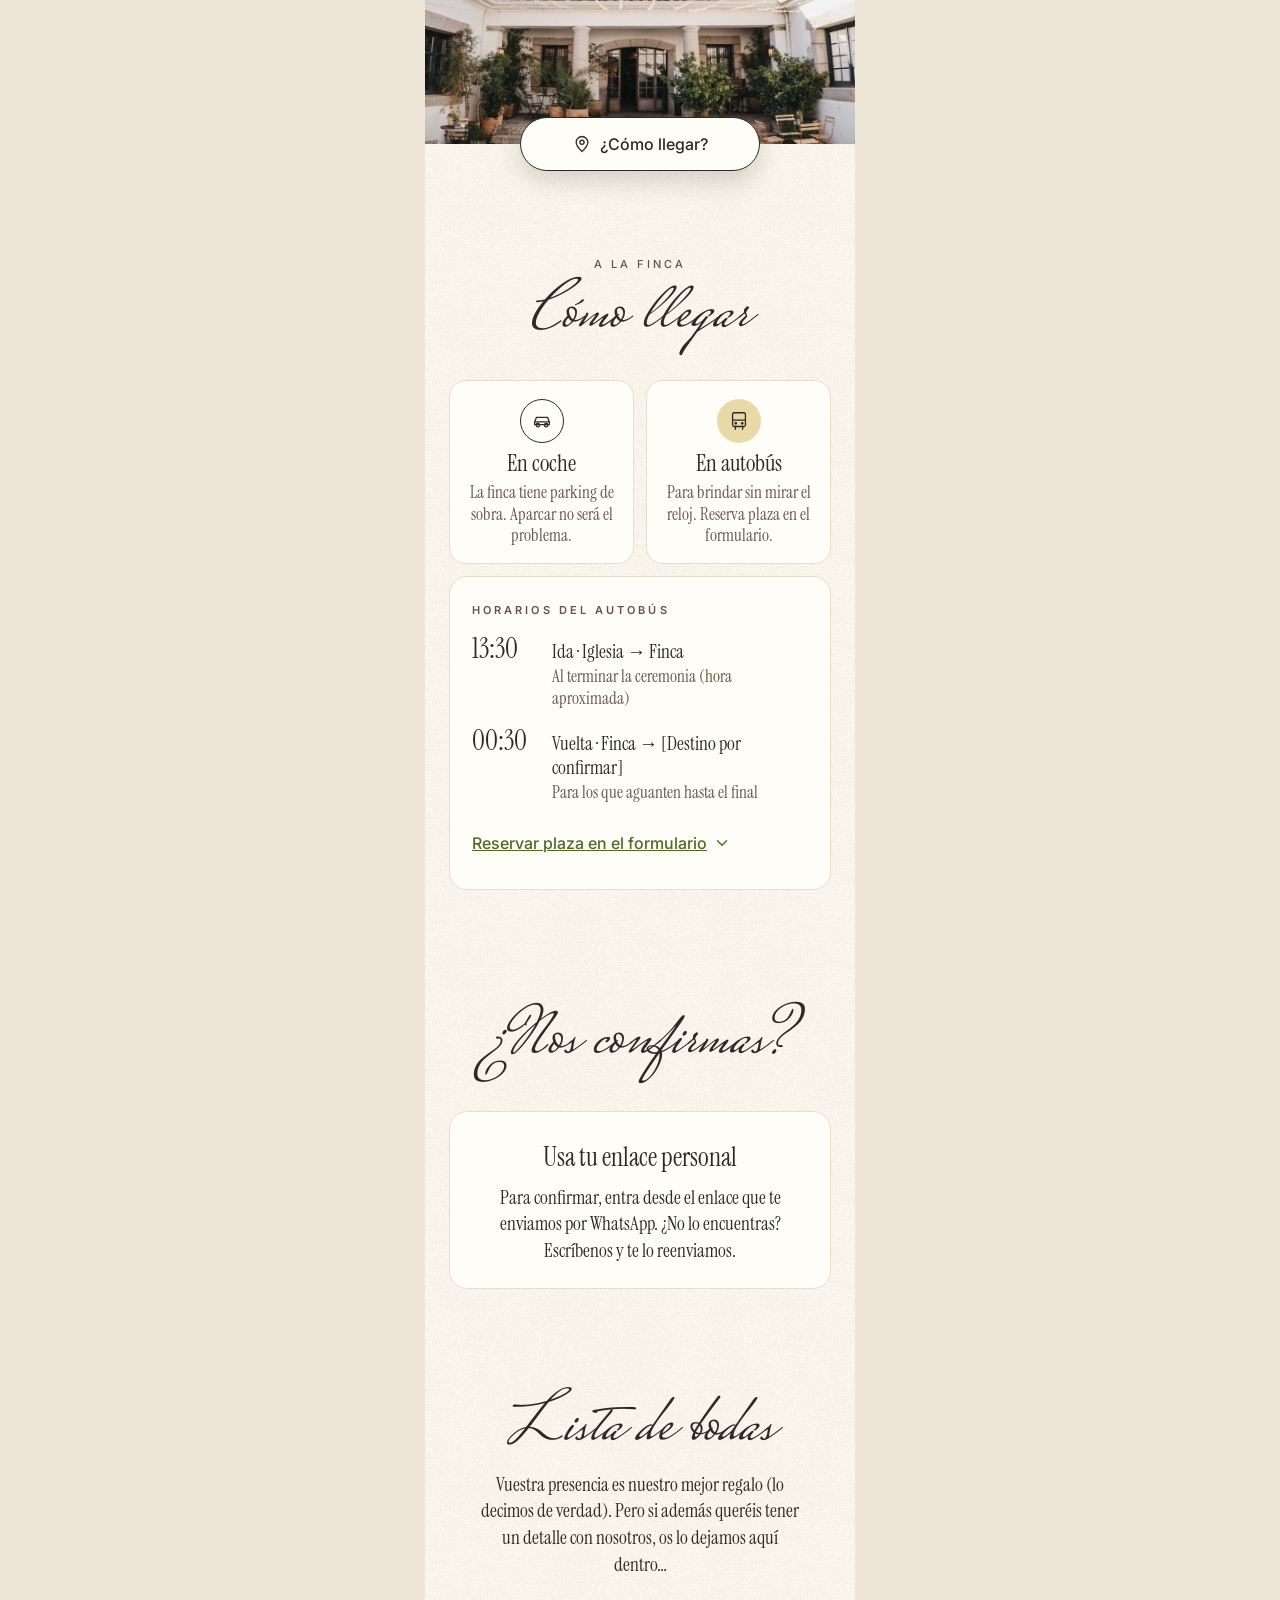
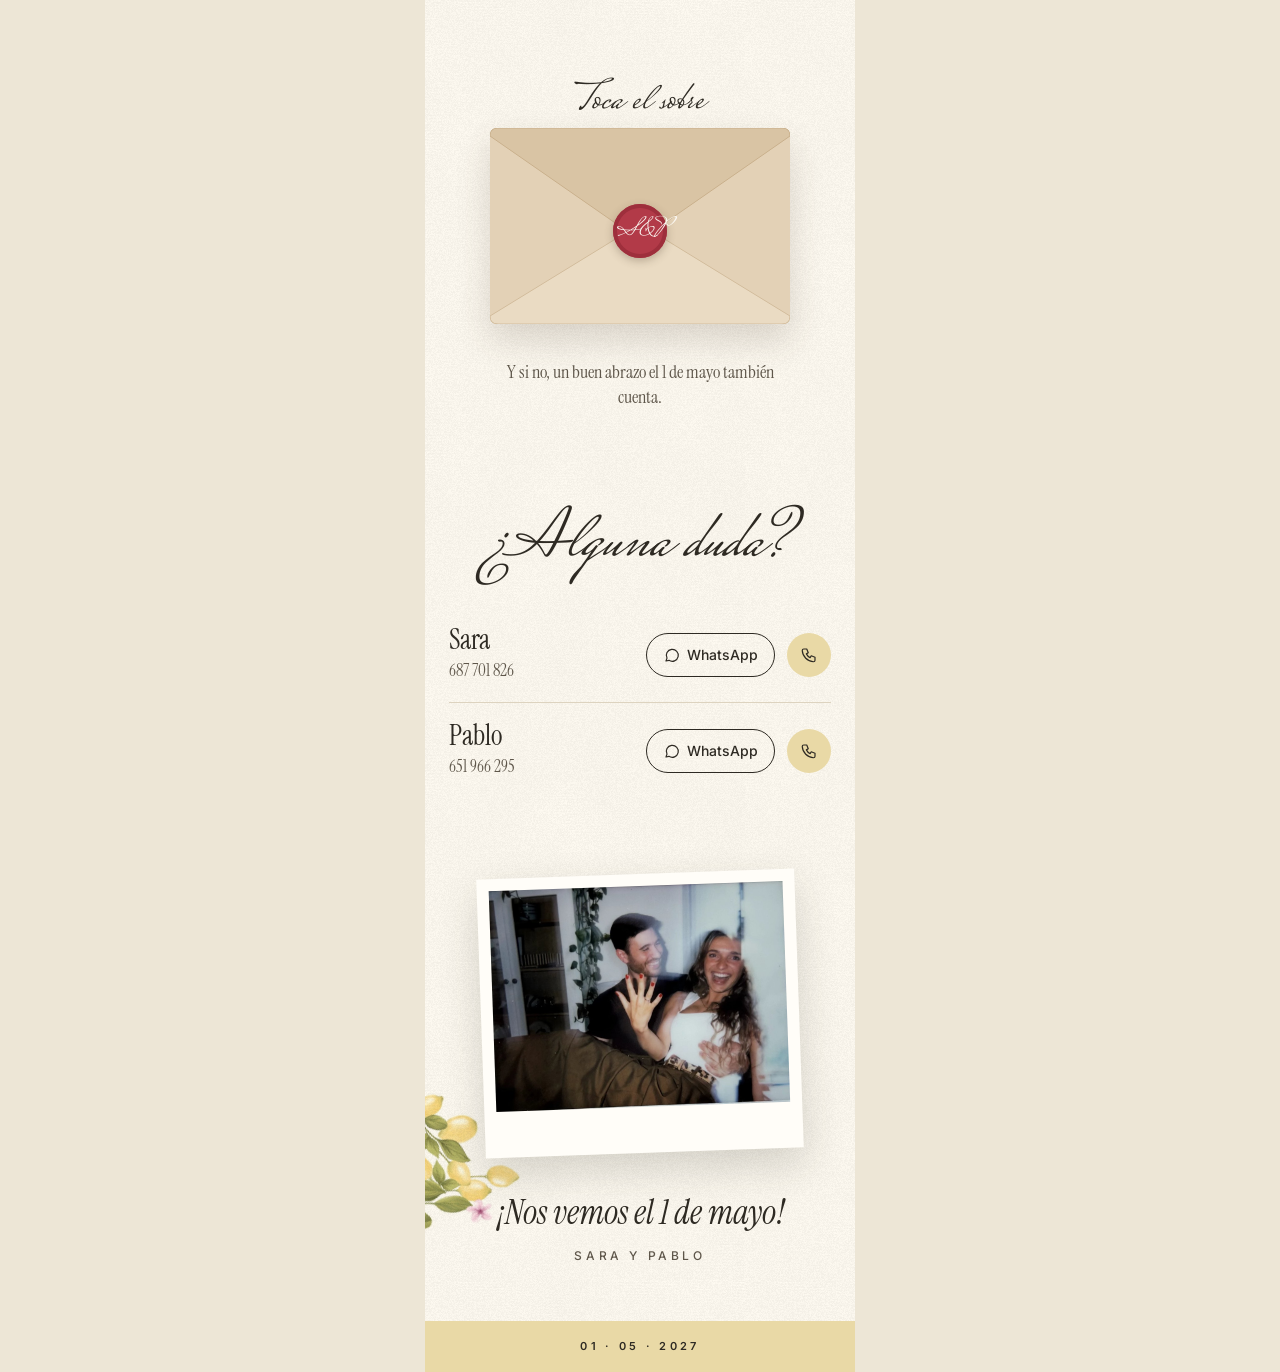
==== commit 88a14398: "Lista de bodas: volver al texto original y quitar la foto del sobre La foto recortada se guarda en d" ====
--- a/index.html
+++ b/index.html
@@ -18,10 +18,10 @@
 <link rel="preconnect" href="https://fonts.googleapis.com">
 <link rel="preconnect" href="https://fonts.gstatic.com" crossorigin>
 <link href="https://fonts.googleapis.com/css2?family=Inter:wght@400;500;600&amp;family=Instrument+Serif:ital@0;1&amp;family=Mrs+Saint+Delafield&amp;display=swap" rel="stylesheet">
-<link rel="stylesheet" href="css/estilos.css?v=mvwk9dkq">
+<link rel="stylesheet" href="css/estilos.css?v=mvwktvx8">
 <script>document.documentElement.classList.add('js');</script>
-<script src="js/invitados.js?v=mvwk9dkq" defer></script>
-<script src="js/app.js?v=mvwk9dkq" defer></script>
+<script src="js/invitados.js?v=mvwktvx8" defer></script>
+<script src="js/app.js?v=mvwktvx8" defer></script>
 </head>
 <body>
 <main class="pagina">
@@ -247,7 +247,7 @@
 <section id="regalo" class="seccion regalo">
 <div class="cabecera revelar">
 <h2 class="titulo">Lista de bodas</h2>
-<p class="texto">El amor no tiene precio. La boda, la luna de miel y los caprichos de Chusquita, por desgracia, sí. Si queréis echarnos una patita…</p>
+<p class="texto">Vuestra presencia es nuestro mejor regalo (lo decimos de verdad). Pero si además queréis tener un detalle con nosotros, os lo dejamos aquí dentro…</p>
 </div>
 
 <div class="sobre-zona">
@@ -263,7 +263,6 @@
 <span id="copiar-texto">Copiar IBAN</span>
 </button>
 </div>
-<img class="chusquita" src="img/chusquita.webp" alt="Pablo sujetando a Chusquita, que levanta una patita" width="520" height="761" loading="lazy">
 <svg class="sobre-bolsillo" viewBox="0 0 300 196" preserveAspectRatio="none" aria-hidden="true">
 <path d="M0 8 Q0 0 8 0 L150 104 L8 196 Q0 196 0 188 Z" fill="#E3D1B6"/>
 <path d="M300 8 Q300 0 292 0 L150 104 L292 196 Q300 196 300 188 Z" fill="#E3D1B6"/>
--- a/css/estilos.css
+++ b/css/estilos.css
@@ -855,28 +855,12 @@
   -webkit-tap-highlight-color: transparent;
 }
 
-/* Pablo y Chusquita esperan dentro del sobre; al abrirlo salen por arriba y se quedan a un lado. */
-.chusquita {
-  position: absolute;
-  left: calc(50% - 60px);
-  top: 20px;
-  width: 120px;
-  height: auto;
-  max-width: none;
-  z-index: 2;
-  opacity: 0;
-  transform-origin: 50% 100%;
-  pointer-events: none;
-}
-
-.sobre.abierto .chusquita { animation: salir-chusquita 1.5s cubic-bezier(.3, .9, .4, 1) 1.3s both; }
-
 .sobre.abierto .sobre-solapa { transform: rotateX(180deg); z-index: 1; }
 .sobre.abierto .sobre-carta { transform: translateY(-150px); }
 .sobre.abierto .sello { opacity: 0; }
 
 .regalo-nota {
-  margin: 64px auto 0;
+  margin: 36px auto 0;
   max-width: 300px;
   text-align: center;
   font-size: 18px;
@@ -977,13 +961,6 @@
 @keyframes mecer { 0%, 100% { transform: rotate(14deg); } 50% { transform: rotate(11deg); } }
 @keyframes mecer2 { 0%, 100% { transform: rotate(196deg); } 50% { transform: rotate(199deg); } }
 @keyframes latido { 0%, 100% { transform: translateX(-50%) scale(1); } 50% { transform: translateX(-50%) scale(1.07); } }
-@keyframes salir-chusquita {
-  0% { opacity: 0; z-index: 2; transform: translate(0, 40px) scale(.5) rotate(0deg); }
-  15% { opacity: 1; }
-  45% { z-index: 2; transform: translate(110px, -120px) scale(.85) rotate(-6deg); }
-  46% { z-index: 6; }
-  100% { opacity: 1; z-index: 6; transform: translate(115px, 40px) scale(1) rotate(8deg); }
-}
 @keyframes estallido {
   from { transform: translateY(0) scale(.4) rotate(0deg); opacity: 1; }
   to { transform: translateY(-84px) scale(1) rotate(140deg); opacity: 0; }
@@ -993,6 +970,4 @@
   html { scroll-behavior: auto; }
   .entra, .rama-1, .rama-2, .sello, .desliza svg, .historia-sigue svg { animation: none !important; }
   .js .revelar { opacity: 1; transform: none; transition: none; }
-  .capitulo, .capitulo-imagen img, .capitulo-texto, .capitulo-final { transition: none !important; }
-  .sobre.abierto .chusquita { animation: none; opacity: 1; z-index: 6; transform: translate(115px, 40px) rotate(8deg); }
-}
+  .capitulo, .capitulo-imagen img, .capitulo-texto, .capitulo-final { transition: none !important; }}
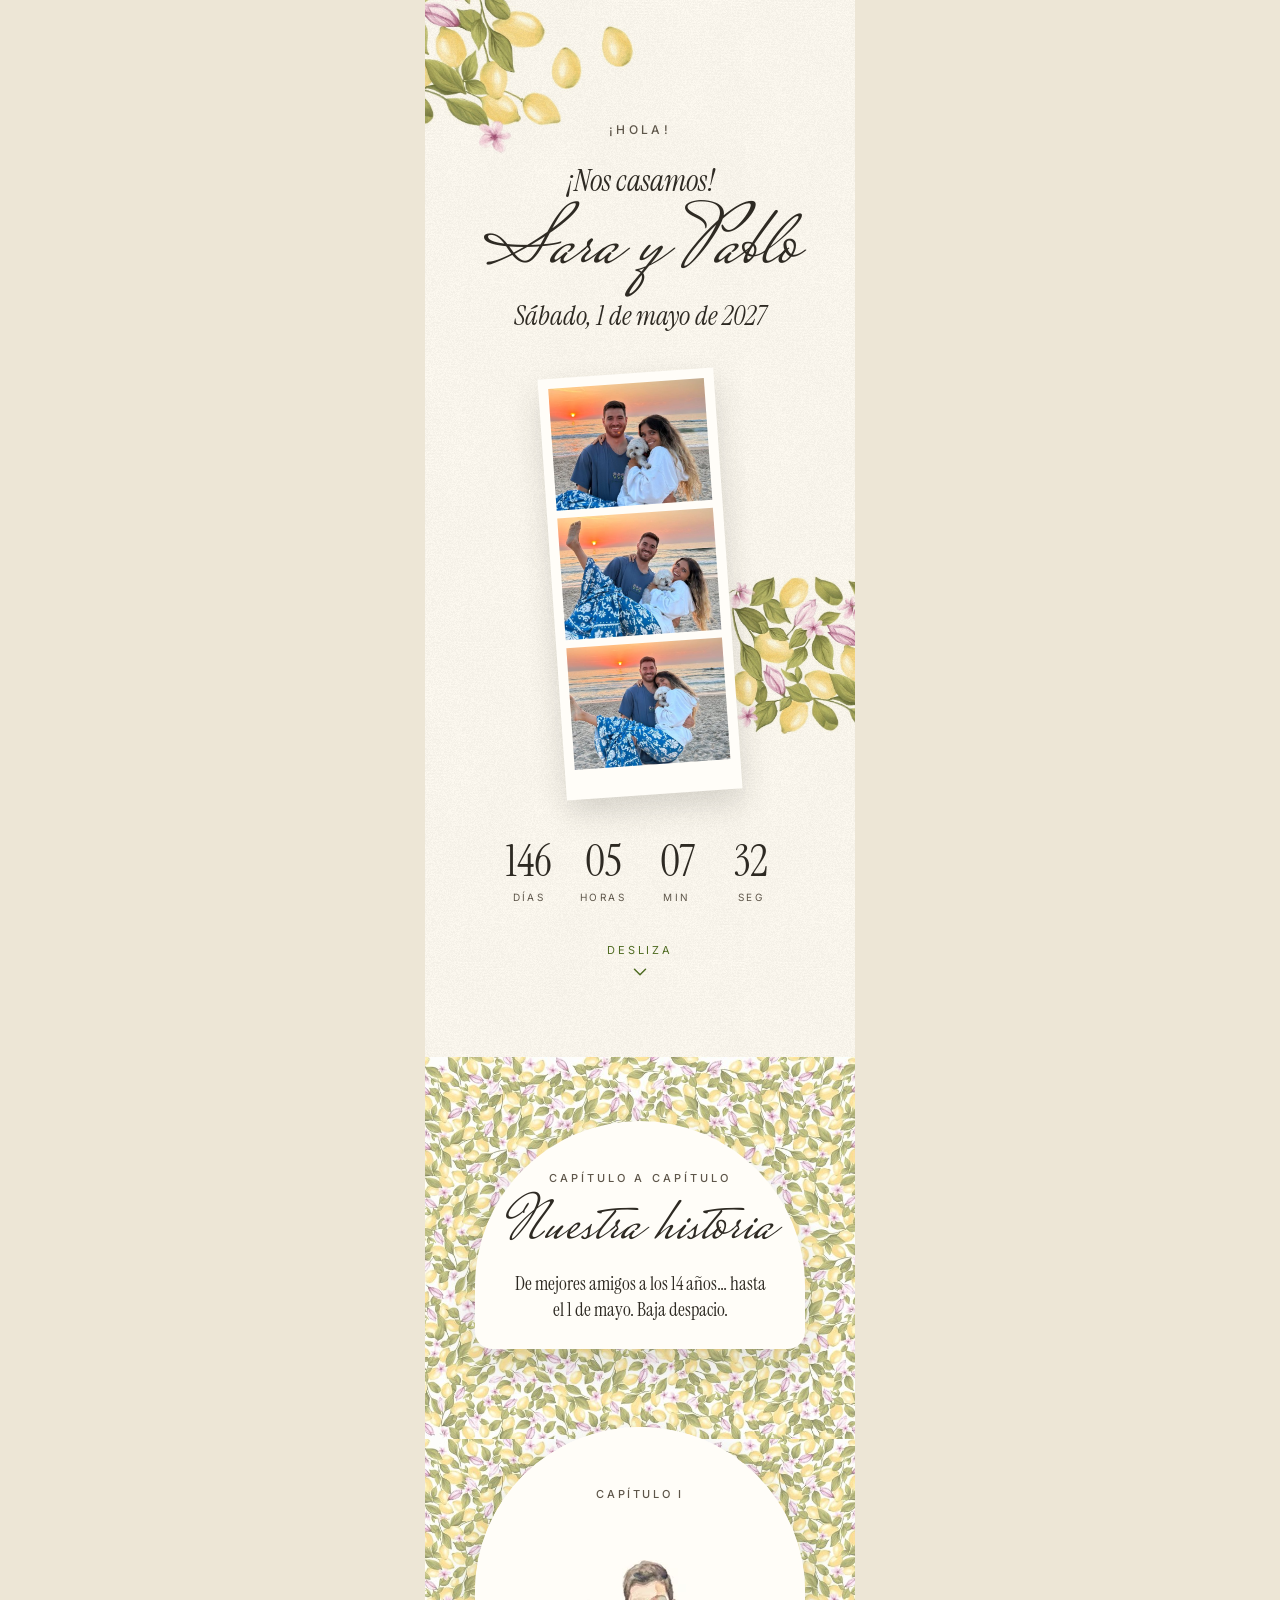
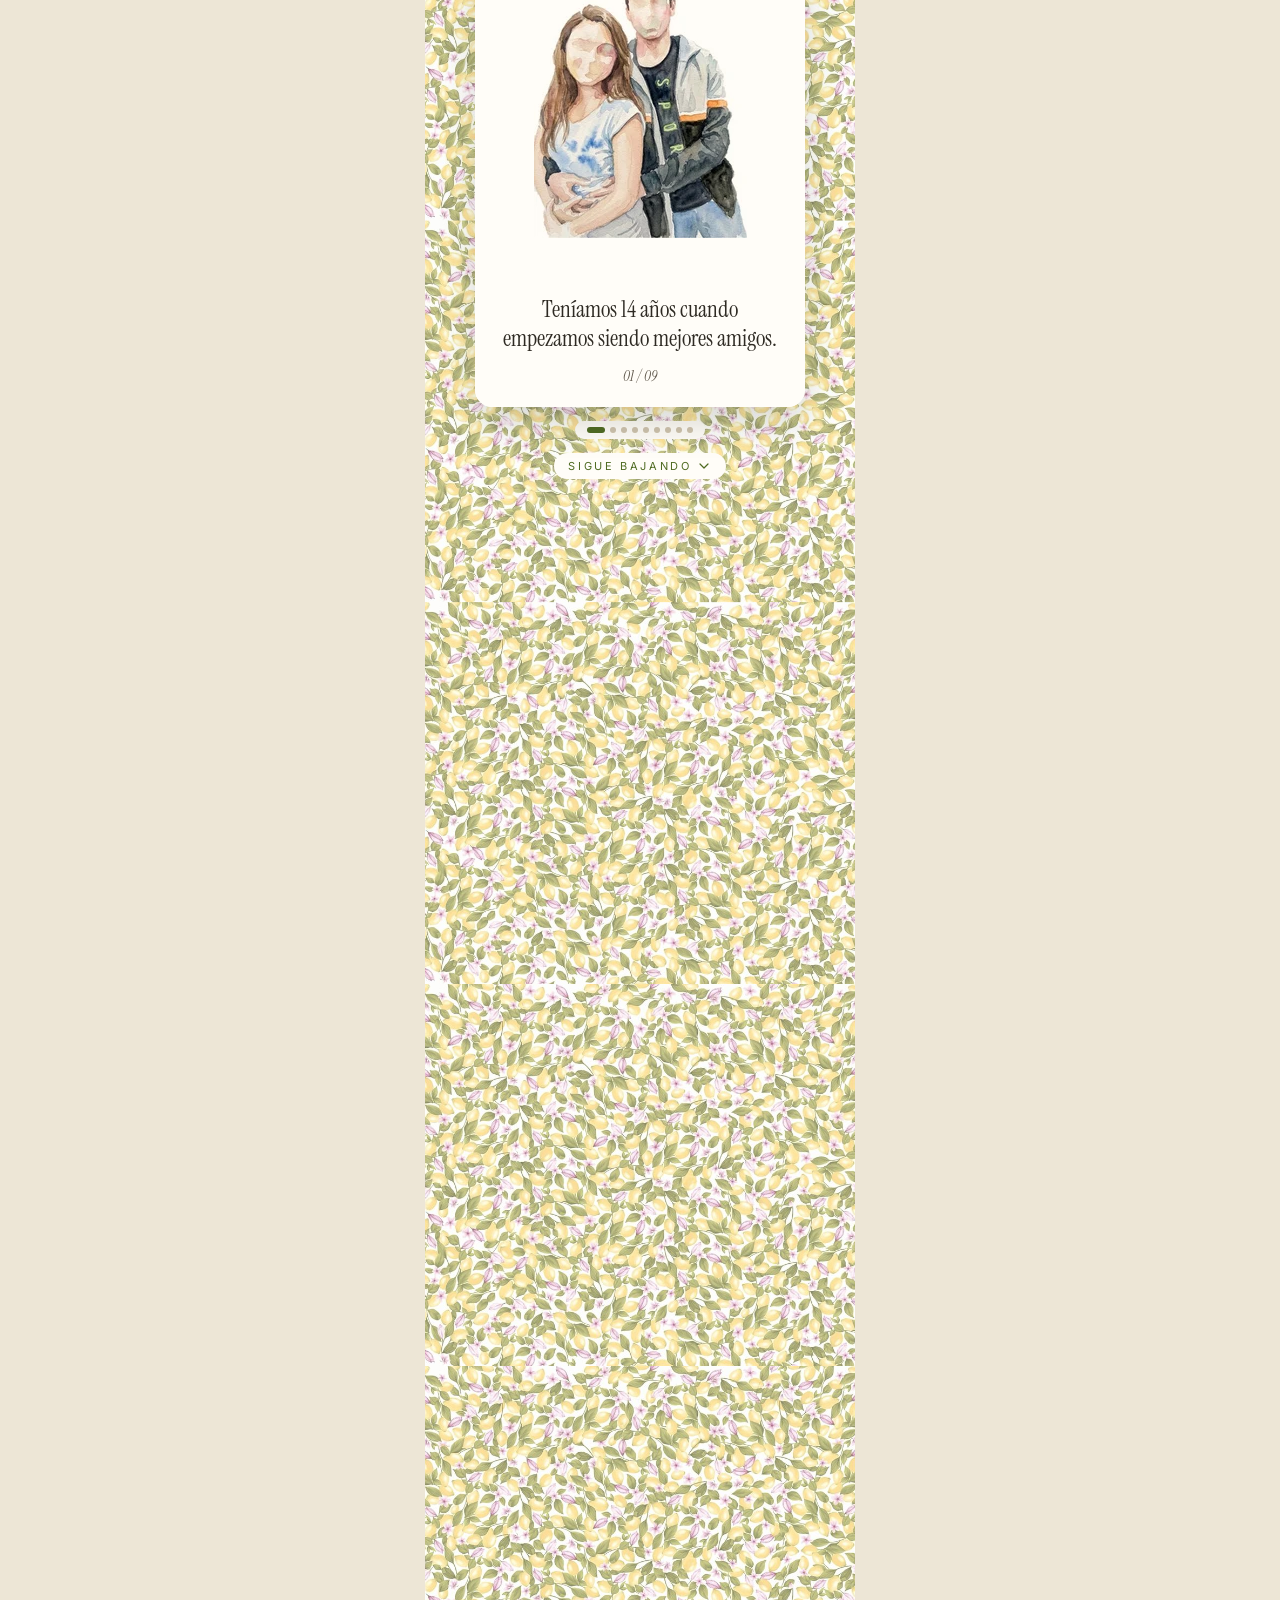
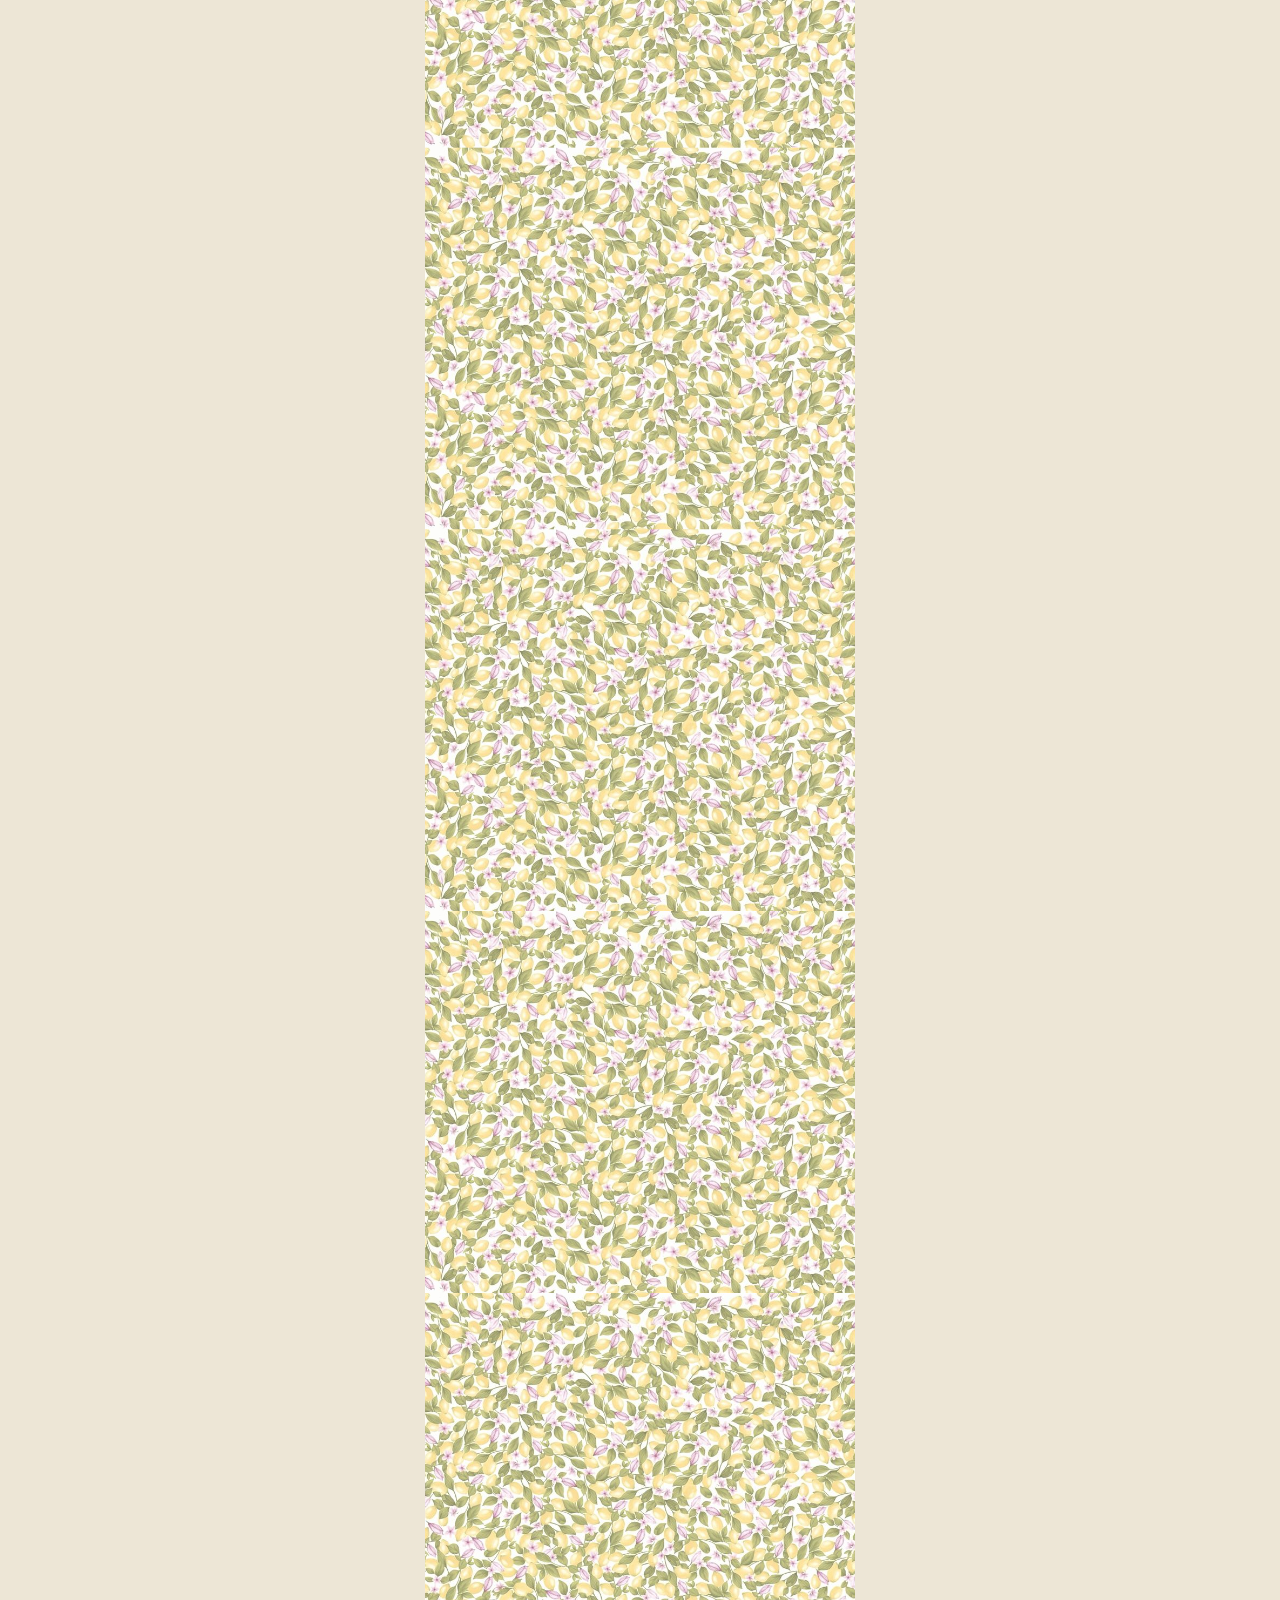
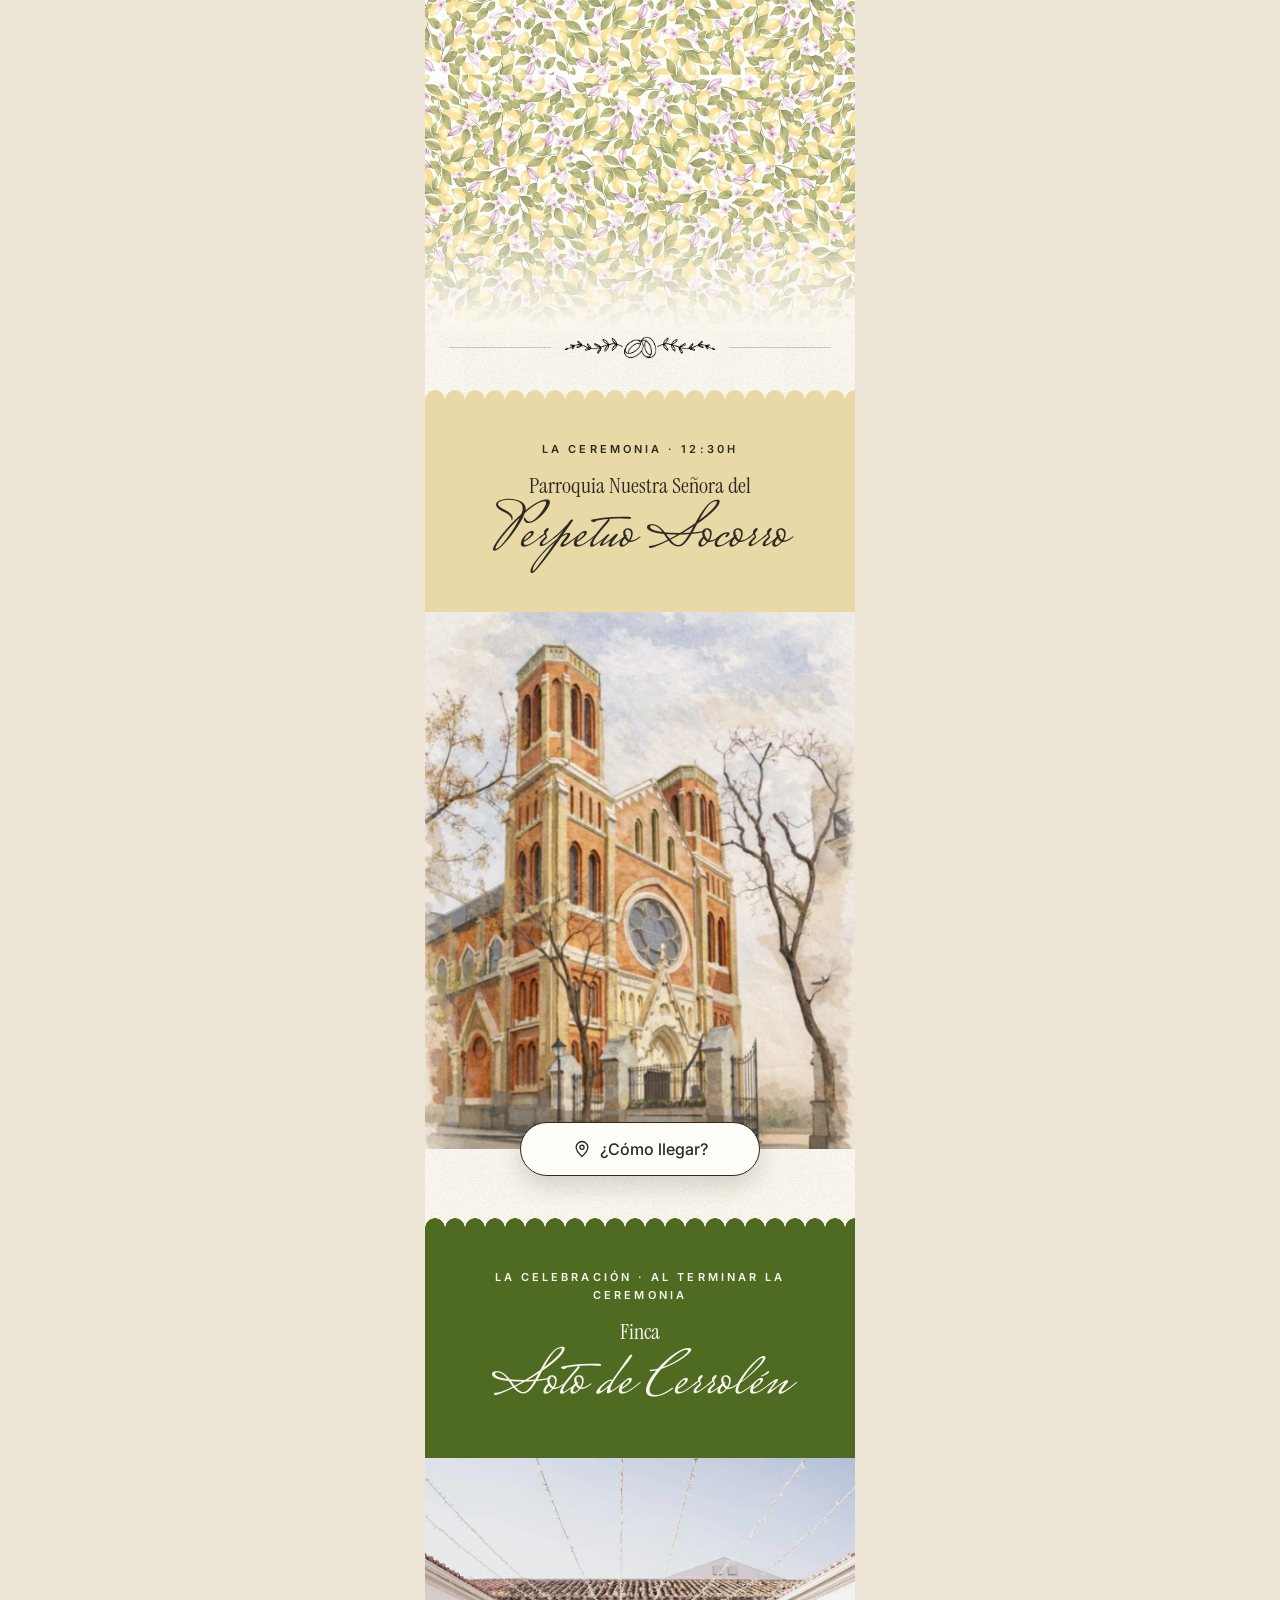
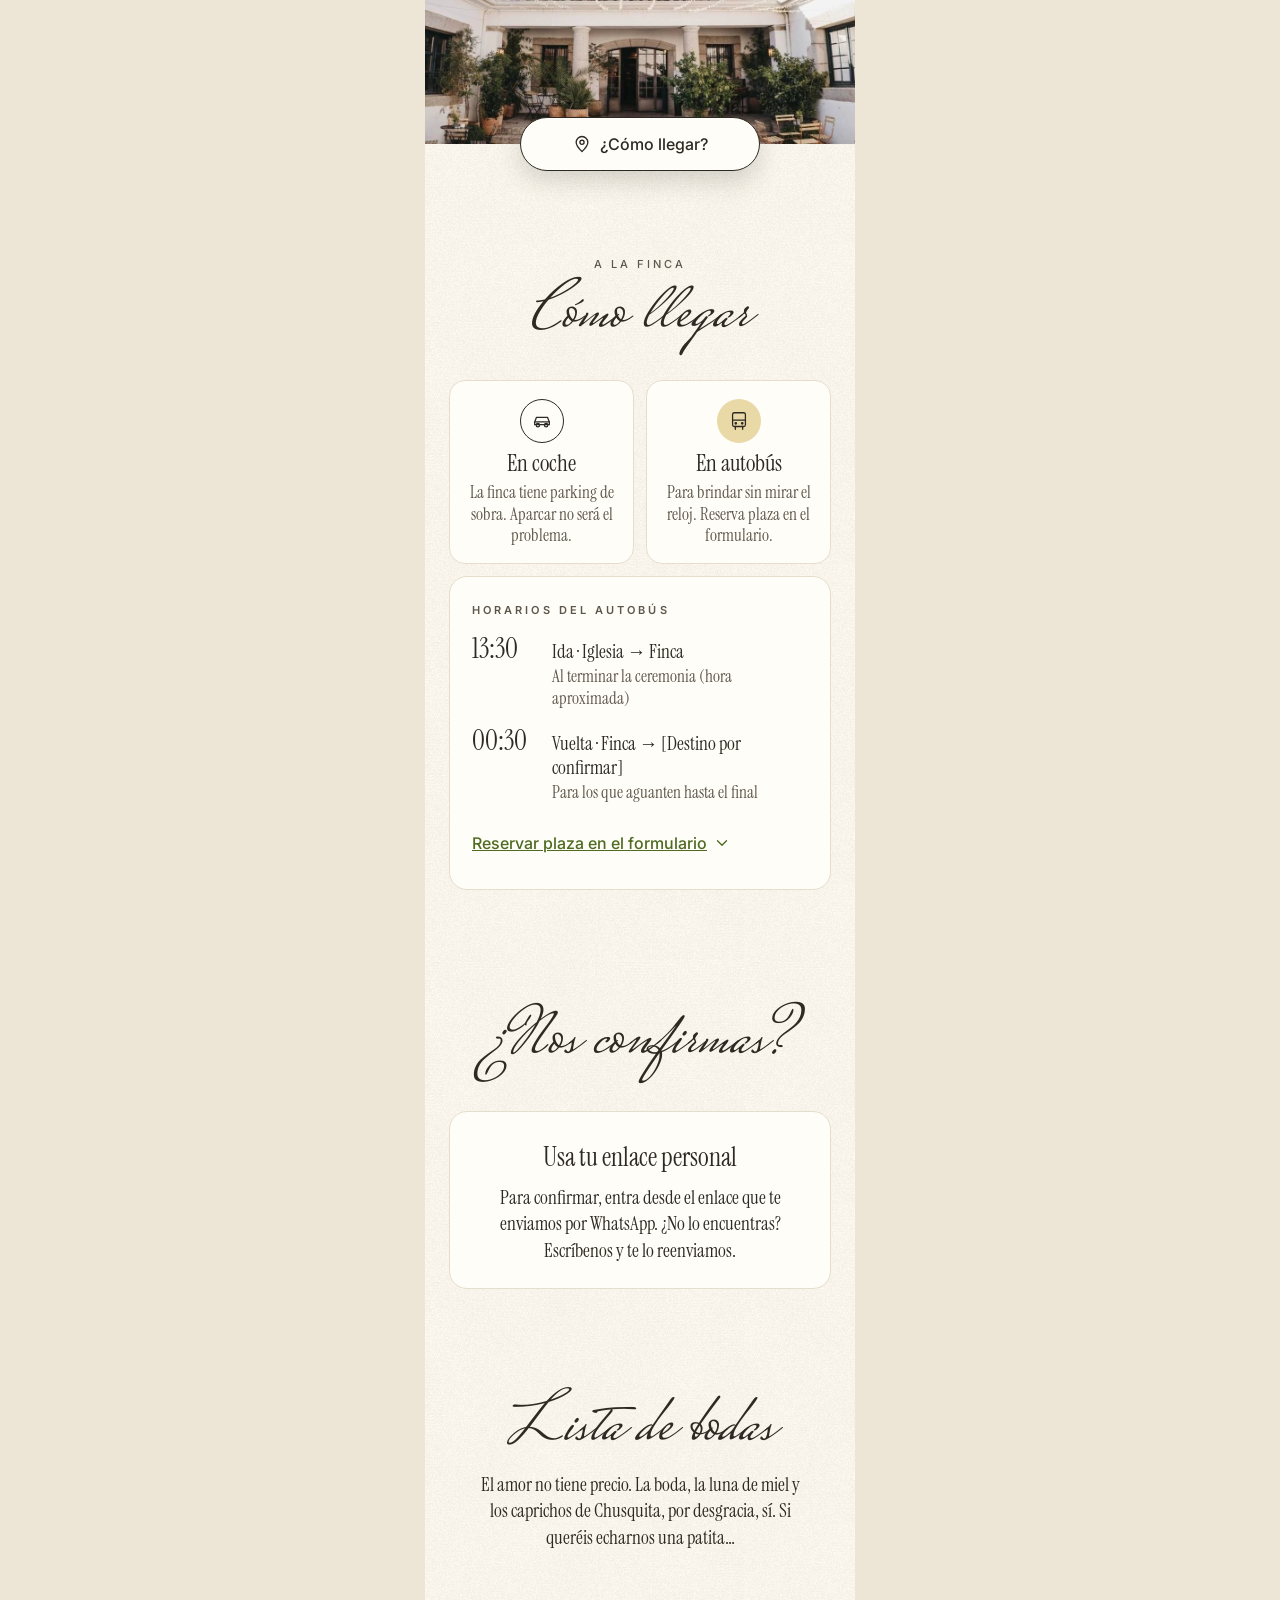
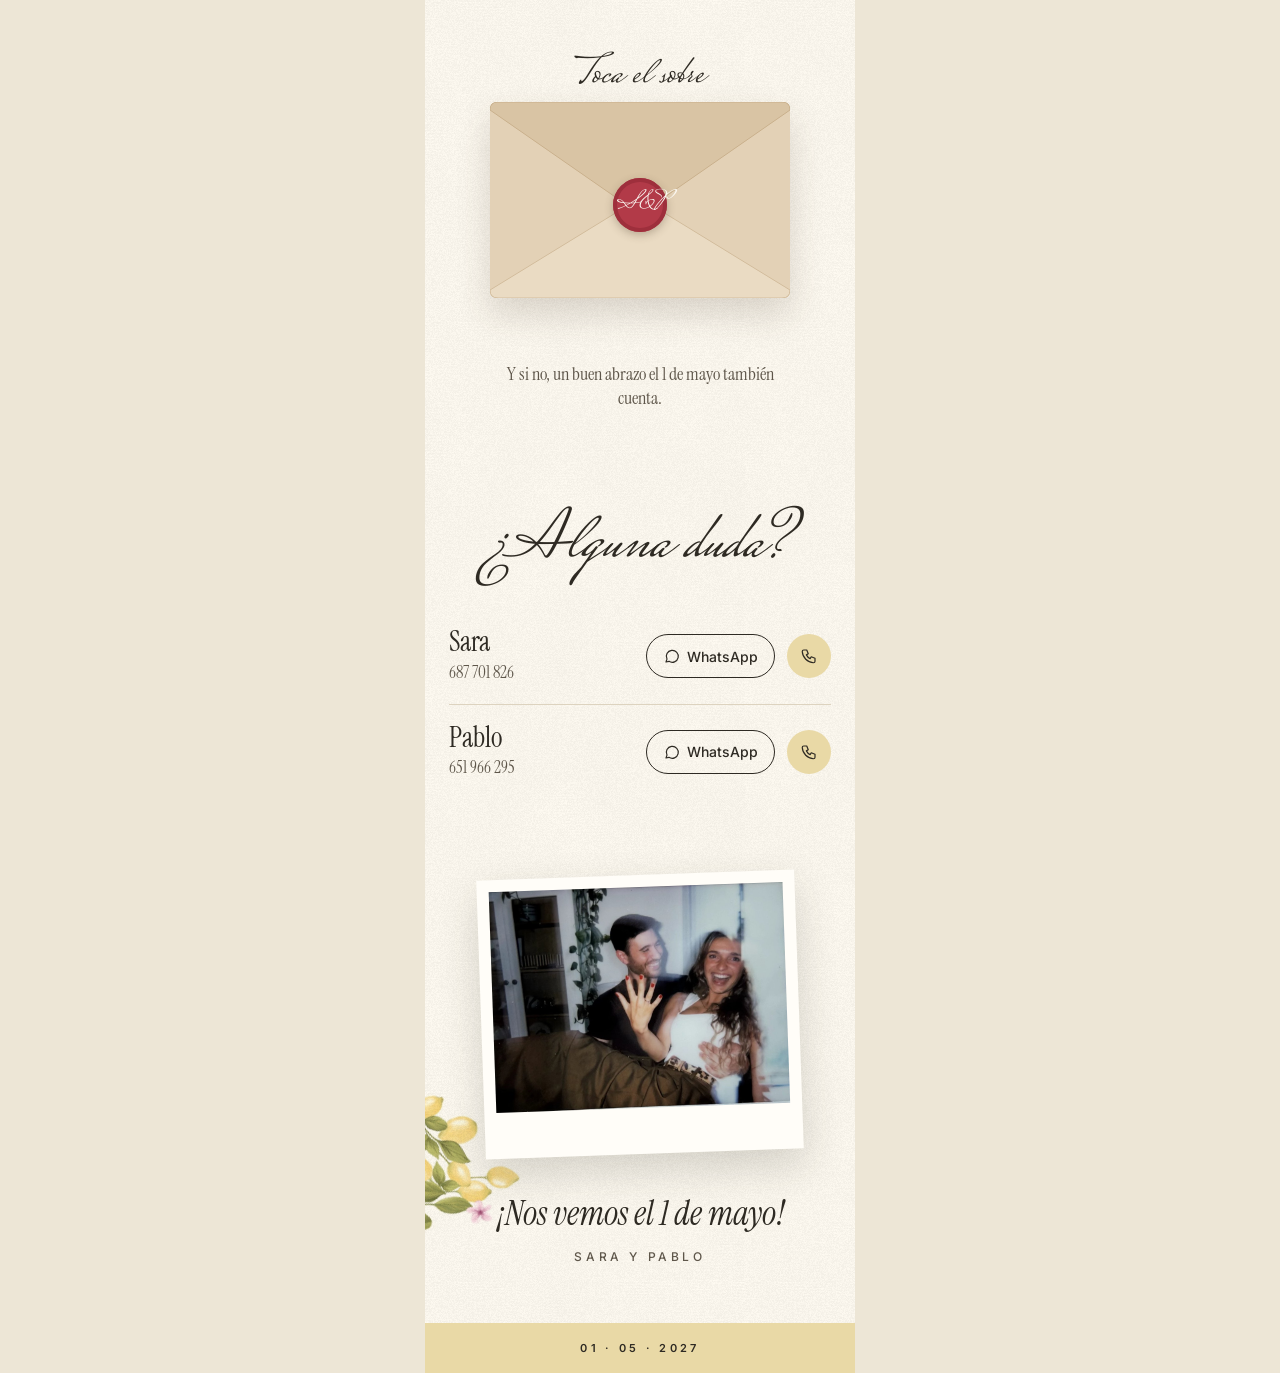
==== commit fd5dceb8: "Lista de bodas: recuperar el texto de Chusquita y la foto que sale del sobre Revierte el commit ante" ====
--- a/index.html
+++ b/index.html
@@ -18,10 +18,10 @@
 <link rel="preconnect" href="https://fonts.googleapis.com">
 <link rel="preconnect" href="https://fonts.gstatic.com" crossorigin>
 <link href="https://fonts.googleapis.com/css2?family=Inter:wght@400;500;600&amp;family=Instrument+Serif:ital@0;1&amp;family=Mrs+Saint+Delafield&amp;display=swap" rel="stylesheet">
-<link rel="stylesheet" href="css/estilos.css?v=mvwktvx8">
+<link rel="stylesheet" href="css/estilos.css?v=mvwl0xbg">
 <script>document.documentElement.classList.add('js');</script>
-<script src="js/invitados.js?v=mvwktvx8" defer></script>
-<script src="js/app.js?v=mvwktvx8" defer></script>
+<script src="js/invitados.js?v=mvwl0xbg" defer></script>
+<script src="js/app.js?v=mvwl0xbg" defer></script>
 </head>
 <body>
 <main class="pagina">
@@ -247,7 +247,7 @@
 <section id="regalo" class="seccion regalo">
 <div class="cabecera revelar">
 <h2 class="titulo">Lista de bodas</h2>
-<p class="texto">Vuestra presencia es nuestro mejor regalo (lo decimos de verdad). Pero si además queréis tener un detalle con nosotros, os lo dejamos aquí dentro…</p>
+<p class="texto">El amor no tiene precio. La boda, la luna de miel y los caprichos de Chusquita, por desgracia, sí. Si queréis echarnos una patita…</p>
 </div>
 
 <div class="sobre-zona">
@@ -263,6 +263,7 @@
 <span id="copiar-texto">Copiar IBAN</span>
 </button>
 </div>
+<img class="chusquita" src="img/chusquita.webp" alt="Pablo sujetando a Chusquita, que levanta una patita" width="520" height="761" loading="lazy">
 <svg class="sobre-bolsillo" viewBox="0 0 300 196" preserveAspectRatio="none" aria-hidden="true">
 <path d="M0 8 Q0 0 8 0 L150 104 L8 196 Q0 196 0 188 Z" fill="#E3D1B6"/>
 <path d="M300 8 Q300 0 292 0 L150 104 L292 196 Q300 196 300 188 Z" fill="#E3D1B6"/>
--- a/css/estilos.css
+++ b/css/estilos.css
@@ -855,12 +855,28 @@
   -webkit-tap-highlight-color: transparent;
 }
 
+/* Pablo y Chusquita esperan dentro del sobre; al abrirlo salen por arriba y se quedan a un lado. */
+.chusquita {
+  position: absolute;
+  left: calc(50% - 60px);
+  top: 20px;
+  width: 120px;
+  height: auto;
+  max-width: none;
+  z-index: 2;
+  opacity: 0;
+  transform-origin: 50% 100%;
+  pointer-events: none;
+}
+
+.sobre.abierto .chusquita { animation: salir-chusquita 1.5s cubic-bezier(.3, .9, .4, 1) 1.3s both; }
+
 .sobre.abierto .sobre-solapa { transform: rotateX(180deg); z-index: 1; }
 .sobre.abierto .sobre-carta { transform: translateY(-150px); }
 .sobre.abierto .sello { opacity: 0; }
 
 .regalo-nota {
-  margin: 36px auto 0;
+  margin: 64px auto 0;
   max-width: 300px;
   text-align: center;
   font-size: 18px;
@@ -961,6 +977,13 @@
 @keyframes mecer { 0%, 100% { transform: rotate(14deg); } 50% { transform: rotate(11deg); } }
 @keyframes mecer2 { 0%, 100% { transform: rotate(196deg); } 50% { transform: rotate(199deg); } }
 @keyframes latido { 0%, 100% { transform: translateX(-50%) scale(1); } 50% { transform: translateX(-50%) scale(1.07); } }
+@keyframes salir-chusquita {
+  0% { opacity: 0; z-index: 2; transform: translate(0, 40px) scale(.5) rotate(0deg); }
+  15% { opacity: 1; }
+  45% { z-index: 2; transform: translate(110px, -120px) scale(.85) rotate(-6deg); }
+  46% { z-index: 6; }
+  100% { opacity: 1; z-index: 6; transform: translate(115px, 40px) scale(1) rotate(8deg); }
+}
 @keyframes estallido {
   from { transform: translateY(0) scale(.4) rotate(0deg); opacity: 1; }
   to { transform: translateY(-84px) scale(1) rotate(140deg); opacity: 0; }
@@ -970,4 +993,6 @@
   html { scroll-behavior: auto; }
   .entra, .rama-1, .rama-2, .sello, .desliza svg, .historia-sigue svg { animation: none !important; }
   .js .revelar { opacity: 1; transform: none; transition: none; }
-  .capitulo, .capitulo-imagen img, .capitulo-texto, .capitulo-final { transition: none !important; }}
+  .capitulo, .capitulo-imagen img, .capitulo-texto, .capitulo-final { transition: none !important; }
+  .sobre.abierto .chusquita { animation: none; opacity: 1; z-index: 6; transform: translate(115px, 40px) rotate(8deg); }
+}
